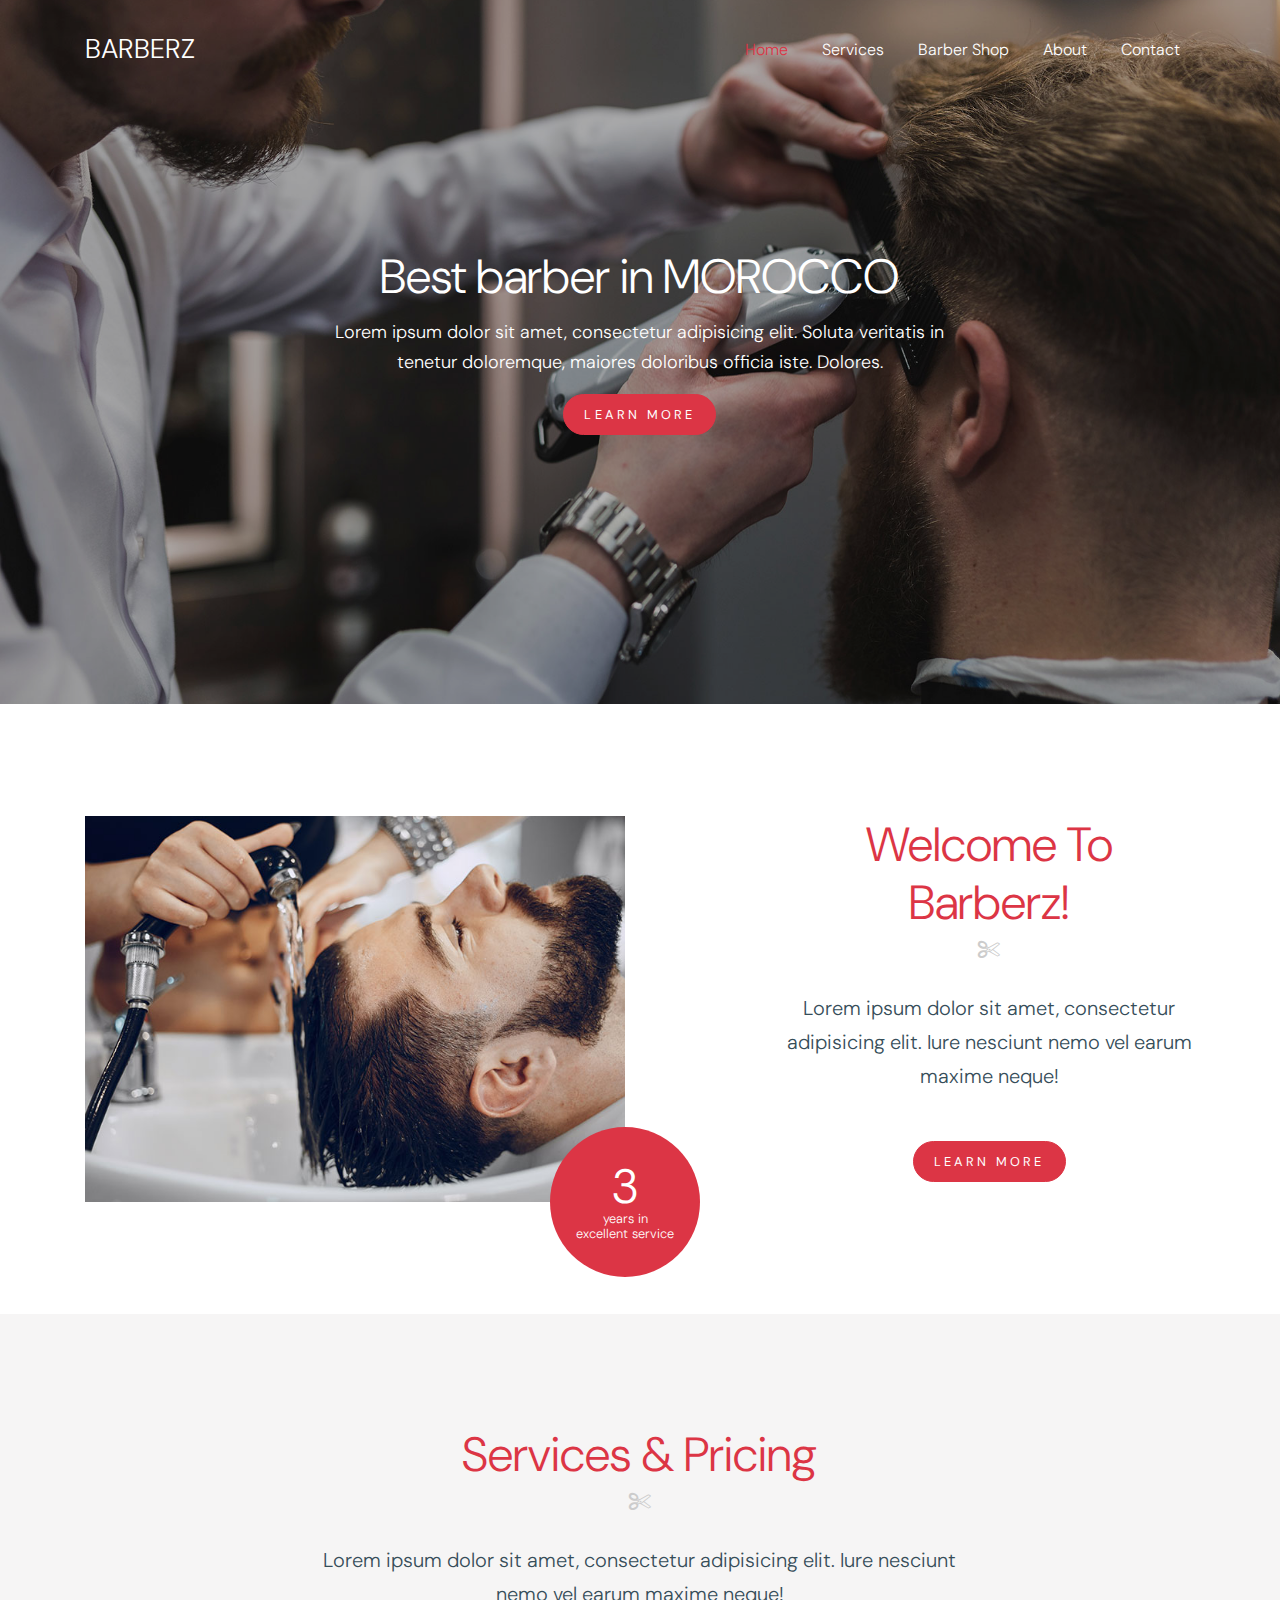
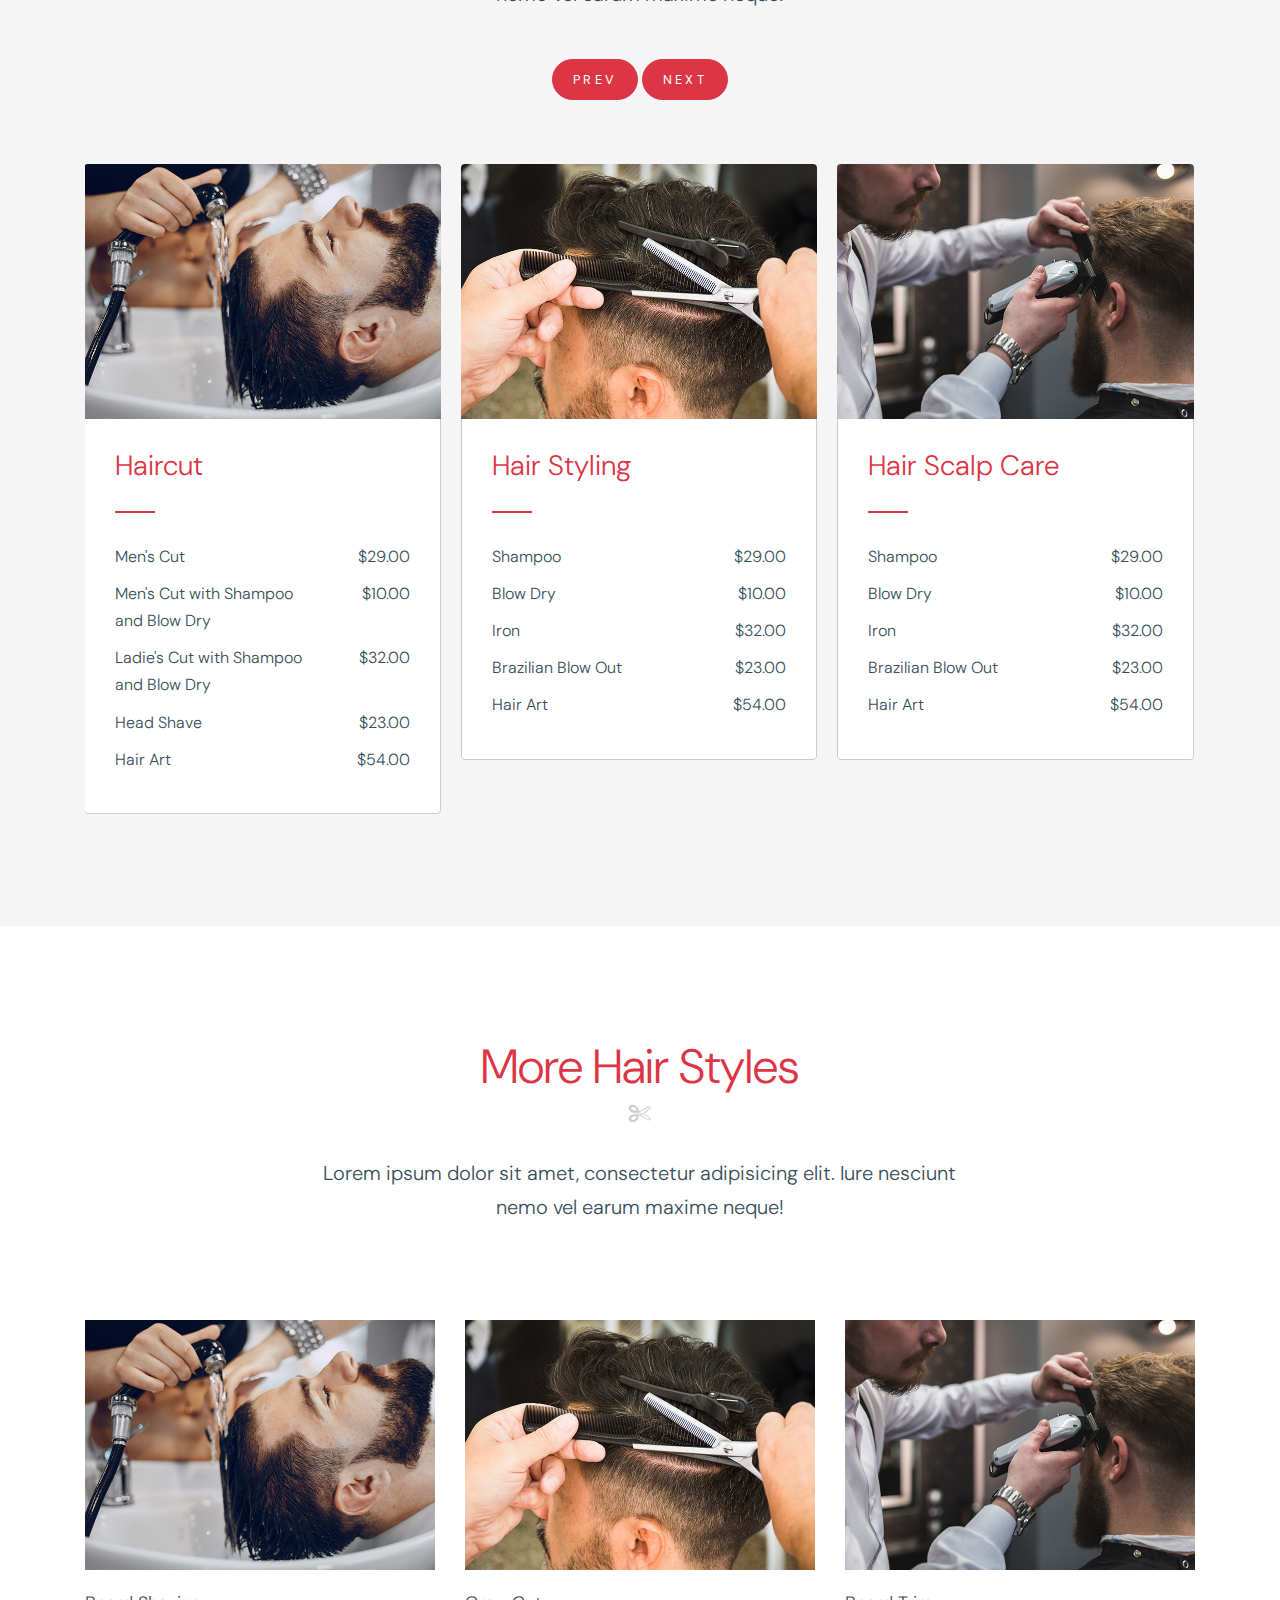
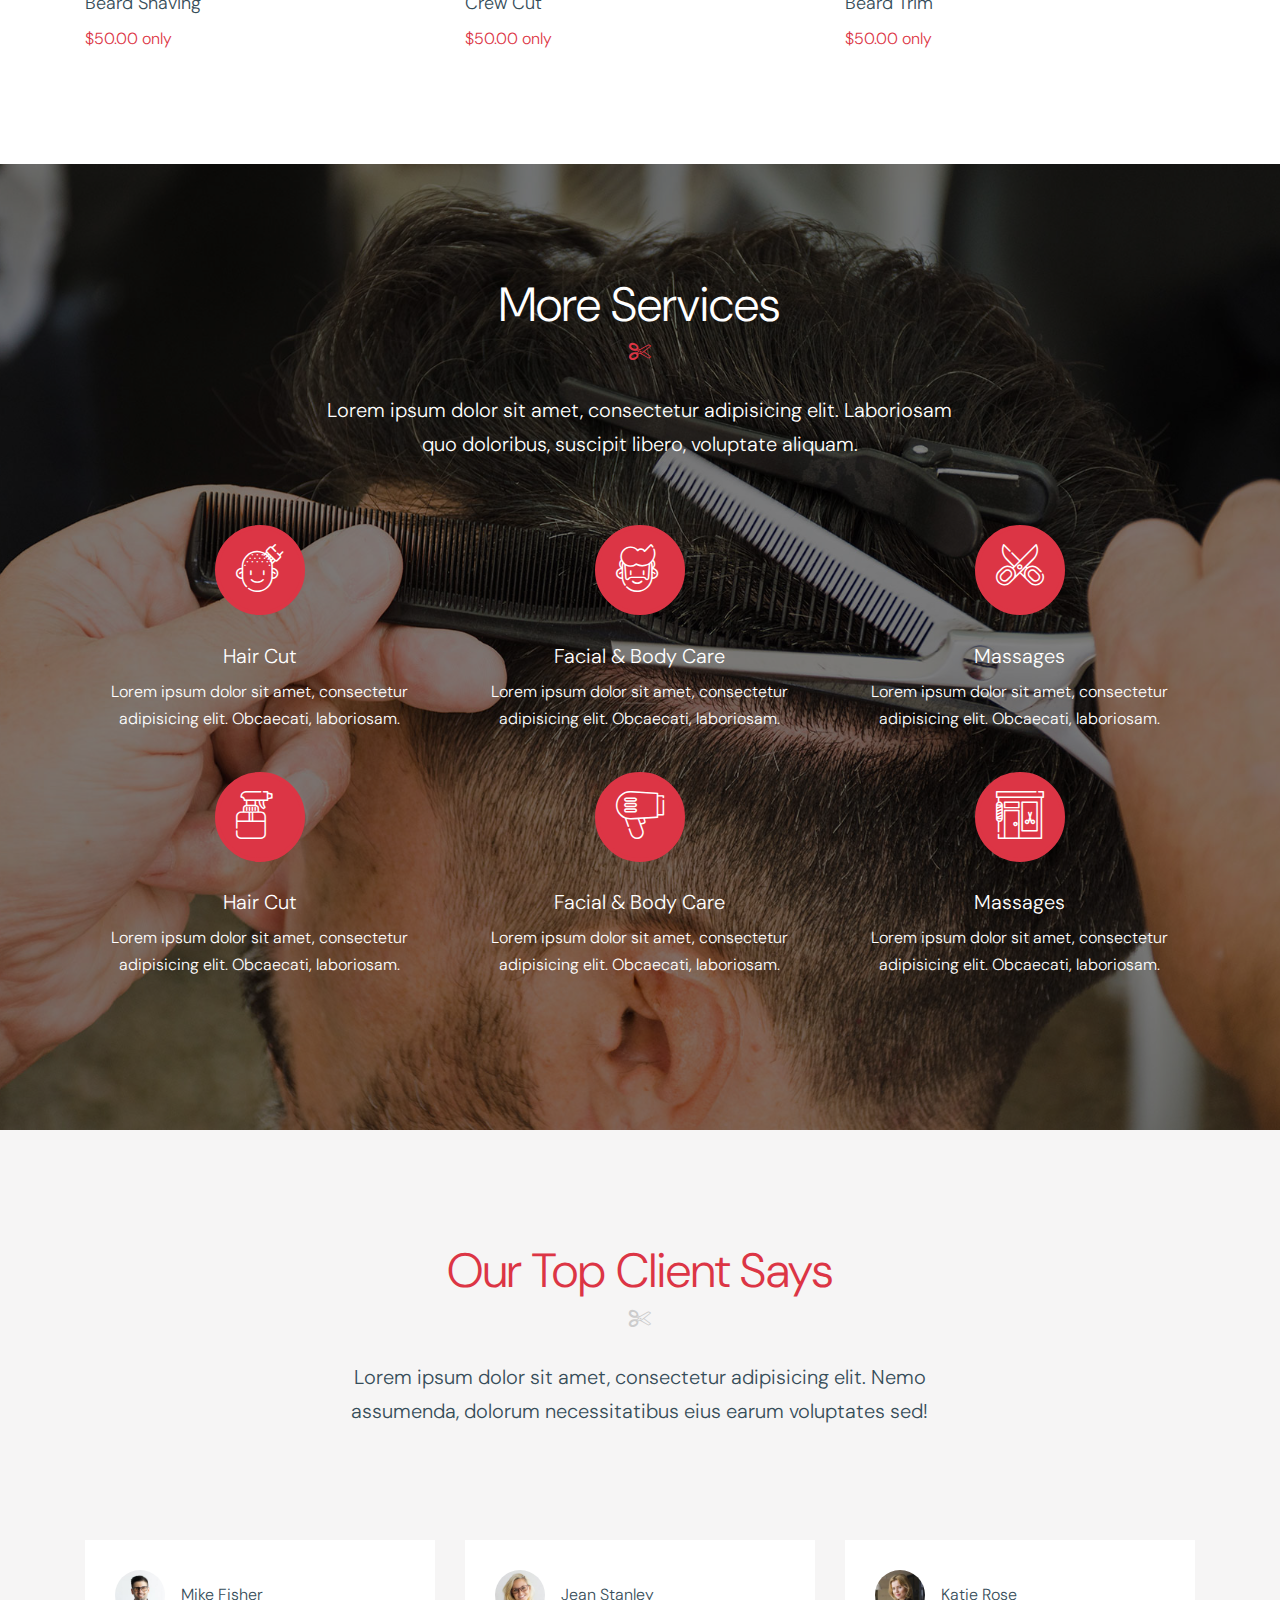
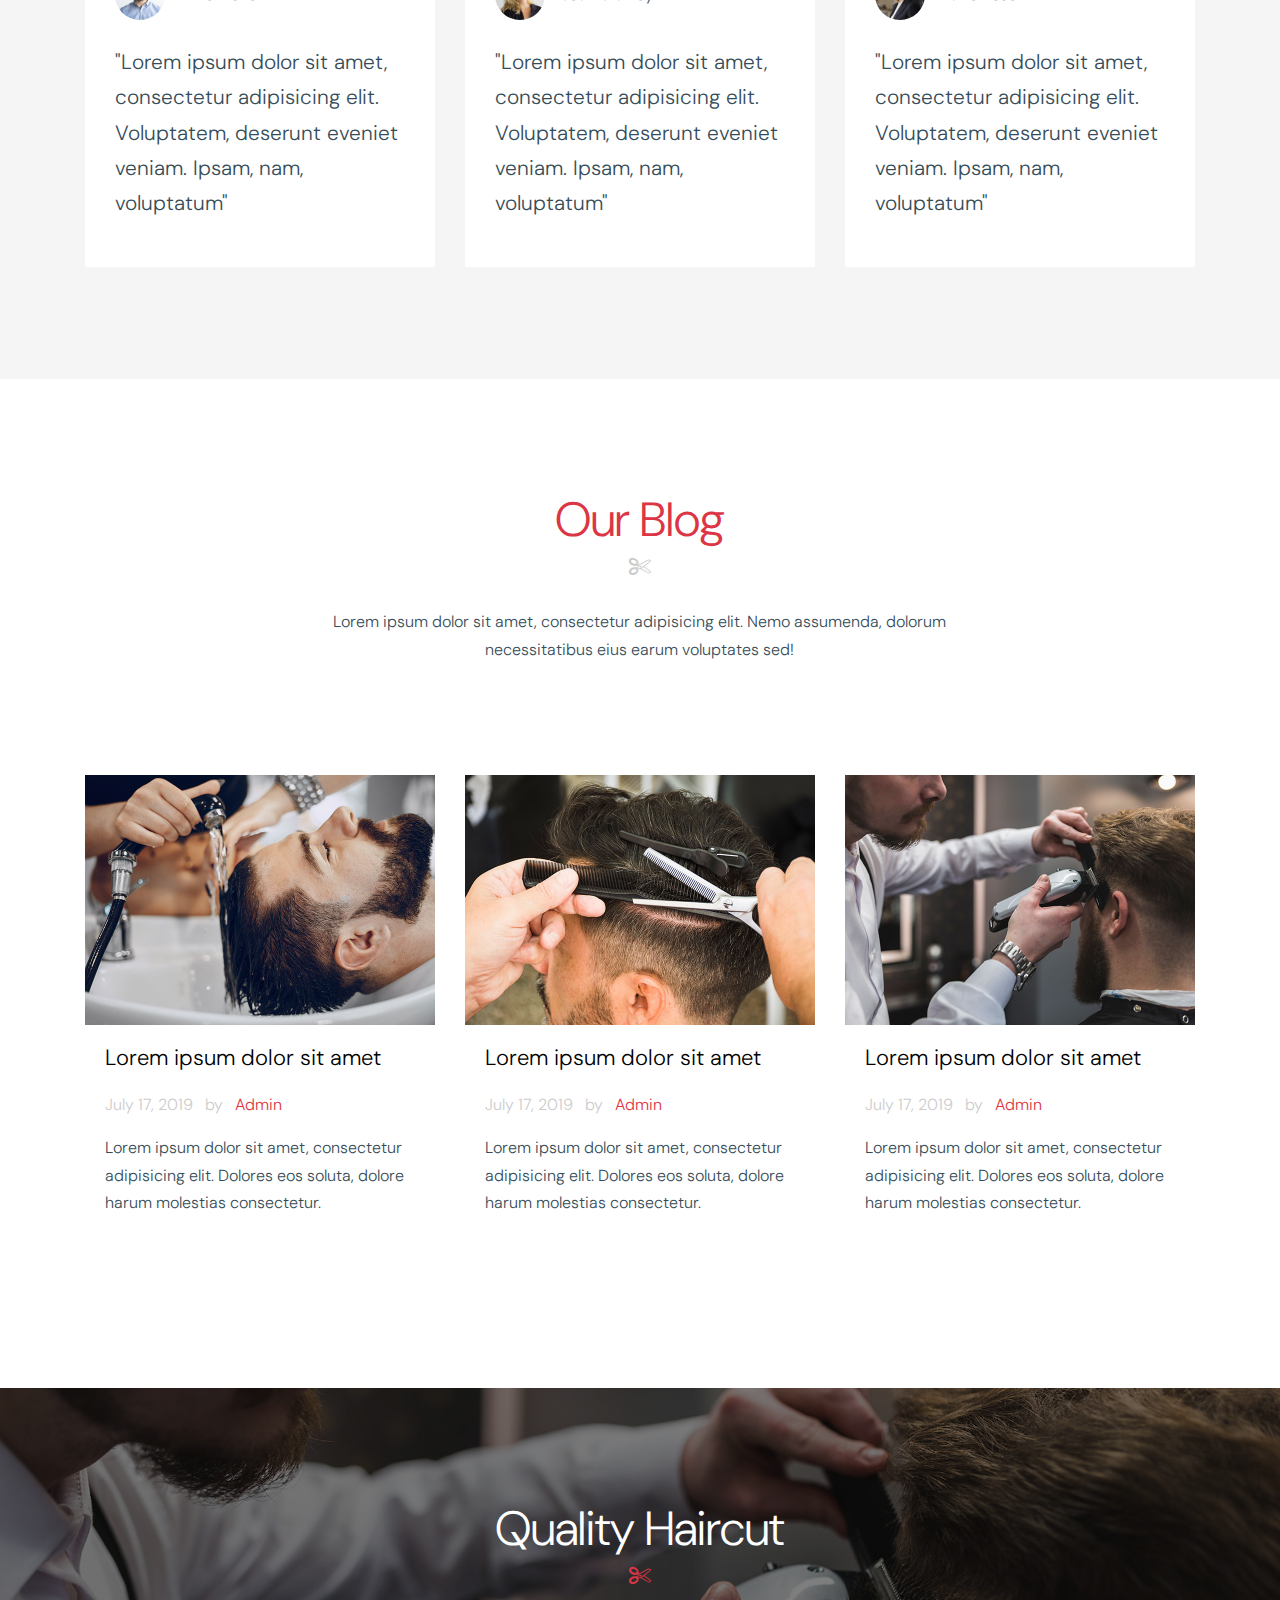
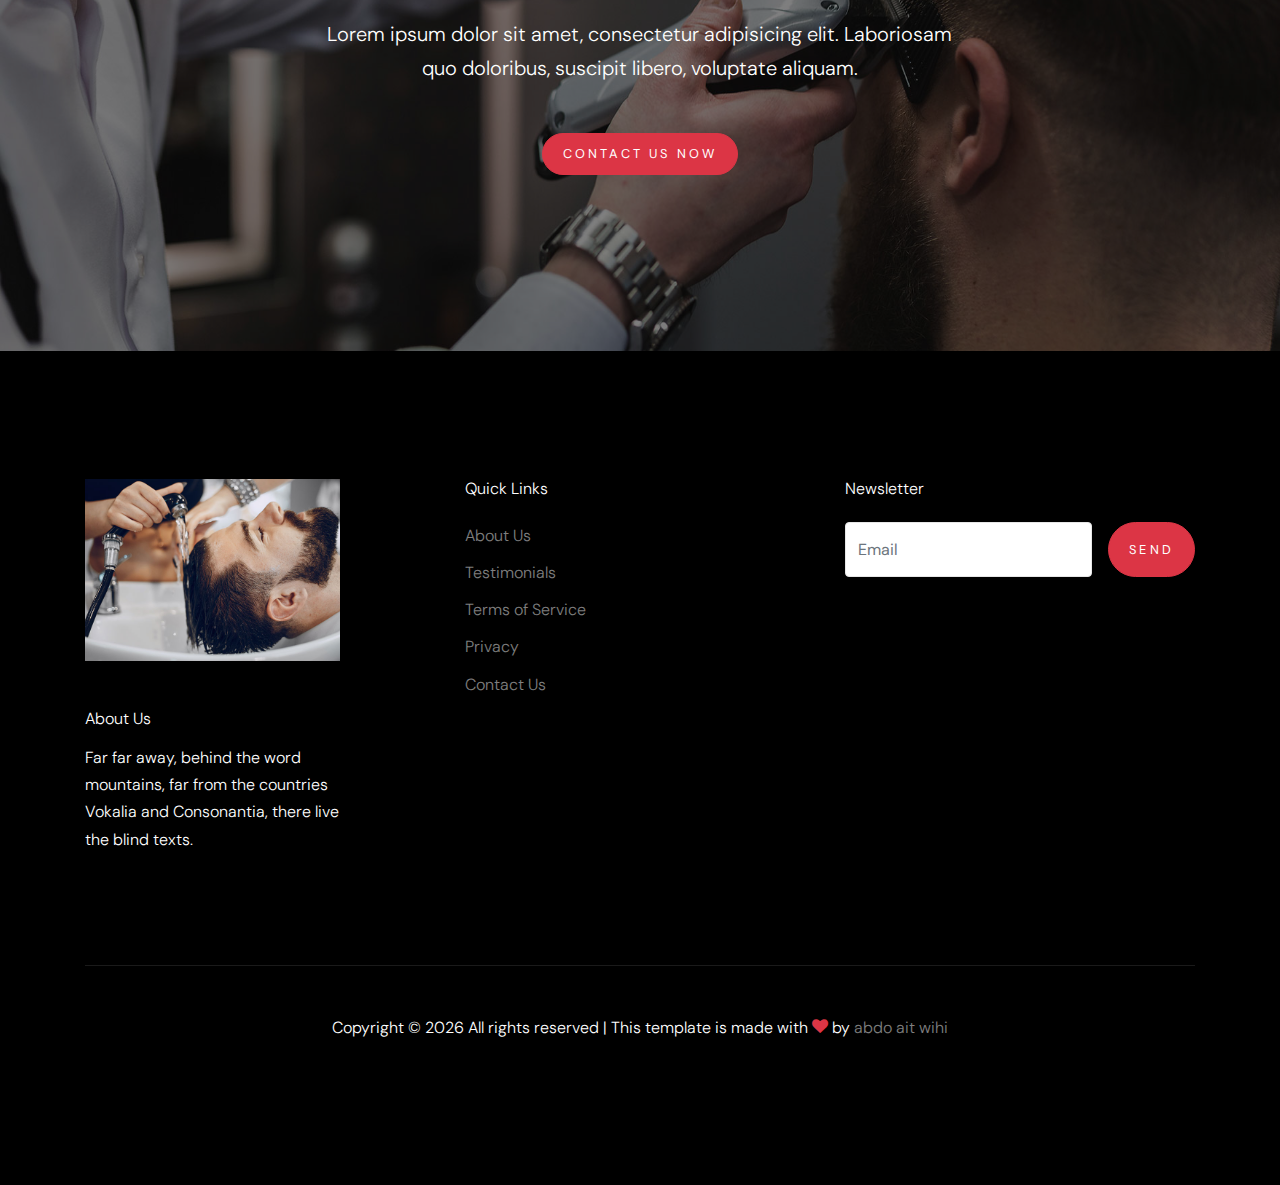
==== index.html @ 9842f958 "initial commit" ====
<!DOCTYPE html>
<html lang="en">
   <head>
      <title>Barberz &mdash; Website Template by Colorlib</title>
      <meta charset="utf-8" />
      <meta
         name="viewport"
         content="width=device-width, initial-scale=1, shrink-to-fit=no"
      />
      <link
         href="https://fonts.googleapis.com/css?family=DM+Sans:300,400,700&amp;display=swap"
         rel="stylesheet"
      />
      <link rel="stylesheet" href="fonts/icomoon/style.css" />
      <link rel="stylesheet" href="css/bootstrap.min.css" />
      <link rel="stylesheet" href="css/bootstrap-datepicker.css" />
      <link rel="stylesheet" href="css/jquery.fancybox.min.css" />
      <link rel="stylesheet" href="css/owl.carousel.min.css" />
      <link rel="stylesheet" href="css/owl.theme.default.min.css" />
      <link rel="stylesheet" href="fonts/flaticon/font/flaticon.css" />
      <link rel="stylesheet" href="css/aos.css" />

      <link rel="stylesheet" href="css/style.css" />
   </head>
   <body data-spy="scroll" data-target=".site-navbar-target" data-offset="300">
      <div class="site-wrap" id="home-section">
         <div class="site-mobile-menu site-navbar-target">
            <div class="site-mobile-menu-header">
               <div class="site-mobile-menu-close mt-3">
                  <span class="icon-close2 js-menu-toggle"></span>
               </div>
            </div>
            <div class="site-mobile-menu-body"></div>
         </div>
         <header class="site-navbar site-navbar-target" role="banner">
            <div class="container">
               <div class="row align-items-center position-relative">
                  <div class="col-3">
                     <div class="site-logo">
                        <a href="index-2.html">Barberz</a>
                     </div>
                  </div>
                  <div class="col-9 text-right">
                     <span class="d-inline-block d-lg-none"
                        ><a
                           href="#"
                           class="text-white site-menu-toggle js-menu-toggle py-5 text-white"
                           ><span class="icon-menu h3 text-white"></span></a
                     ></span>
                     <nav
                        class="site-navigation text-right ml-auto d-none d-lg-block"
                        role="navigation"
                     >
                        <ul class="site-menu main-menu js-clone-nav ml-auto">
                           <li class="active">
                              <a href="index-2.html" class="nav-link">Home</a>
                           </li>
                           <li>
                              <a href="services.html" class="nav-link"
                                 >Services</a
                              >
                           </li>
                           <li>
                              <a href="barber-shop.html" class="nav-link"
                                 >Barber Shop</a
                              >
                           </li>
                           <li>
                              <a href="about.html" class="nav-link">About</a>
                           </li>
                           <li>
                              <a href="contact.html" class="nav-link"
                                 >Contact</a
                              >
                           </li>
                        </ul>
                     </nav>
                  </div>
               </div>
            </div>
         </header>
         <div class="ftco-blocks-cover-1">
            <div
               class="site-section-cover overlay"
               data-stellar-background-ratio="0.5"
               style="background-image: url('images/hero_1.jpg')"
            >
               <div class="container">
                  <div
                     class="row align-items-center justify-content-center text-center"
                  >
                     <div class="col-md-7">
                        <h1 class="mb-3">Best barber in MOROCCO</h1>
                        <p>
                           Lorem ipsum dolor sit amet, consectetur adipisicing
                           elit. Soluta veritatis in tenetur doloremque, maiores
                           doloribus officia iste. Dolores.
                        </p>
                        <p>
                           <a href="#" class="btn btn-primary">Learn More</a>
                        </p>
                     </div>
                  </div>
               </div>
            </div>
         </div>
         <div class="site-section">
            <div class="container">
               <div class="row">
                  <div class="col-lg-6 mb-5 mb-lg-0">
                     <div class="img-years">
                        <img
                           src="images/img_1.jpg"
                           alt="Image"
                           class="img-fluid"
                        />
                        <div class="year">
                           <span
                              >3
                              <span
                                 >years in <br />excellent service</span
                              ></span
                           >
                        </div>
                     </div>
                  </div>
                  <div class="col-lg-5 ml-auto pl-lg-5 text-center">
                     <h3 class="scissors text-center">Welcome To Barberz!</h3>
                     <p class="mb-5 lead">
                        Lorem ipsum dolor sit amet, consectetur adipisicing
                        elit. Iure nesciunt nemo vel earum maxime neque!
                     </p>
                     <p><a href="#" class="btn btn-primary">Learn More</a></p>
                  </div>
               </div>
            </div>
         </div>
         <div class="site-section bg-light">
            <div class="container">
               <div class="row justify-content-center mb-5">
                  <div class="col-md-7 text-center">
                     <h3 class="scissors text-center">
                        Services &amp; Pricing
                     </h3>
                     <p class="mb-5 lead">
                        Lorem ipsum dolor sit amet, consectetur adipisicing
                        elit. Iure nesciunt nemo vel earum maxime neque!
                     </p>
                     <p class="text-center">
                        <a href="#" class="btn btn-primary custom-prev">Prev</a>
                        <a href="#" class="btn btn-primary custom-next">Next</a>
                     </p>
                  </div>
               </div>
               <div class="row">
                  <div class="col-12">
                     <div class="nonloop-block-13 owl-carousel d-flex">
                        <div class="item-1 h">
                           <img
                              src="images/img_1.jpg"
                              alt="Image"
                              class="img-fluid"
                           />
                           <div class="item-1-contents">
                              <h3>Haircut</h3>
                              <ul>
                                 <li class="d-flex">
                                    <span>Men's Cut</span>
                                    <span class="price ml-auto">$29.00</span>
                                 </li>
                                 <li class="d-flex">
                                    <span
                                       >Men's Cut with Shampoo and Blow
                                       Dry</span
                                    ><span class="price ml-auto">$10.00</span>
                                 </li>
                                 <li class="d-flex">
                                    <span
                                       >Ladie's Cut with Shampoo and Blow
                                       Dry</span
                                    ><span class="price ml-auto">$32.00</span>
                                 </li>
                                 <li class="d-flex">
                                    <span>Head Shave</span
                                    ><span class="price ml-auto">$23.00</span>
                                 </li>
                                 <li class="d-flex">
                                    <span>Hair Art</span
                                    ><span class="price ml-auto">$54.00</span>
                                 </li>
                              </ul>
                           </div>
                        </div>
                        <div class="item-1 h">
                           <img
                              src="images/img_2.jpg"
                              alt="Image"
                              class="img-fluid"
                           />
                           <div class="item-1-contents">
                              <h3>Hair Styling</h3>
                              <ul>
                                 <li class="d-flex">
                                    <span>Shampoo</span>
                                    <span class="price ml-auto">$29.00</span>
                                 </li>
                                 <li class="d-flex">
                                    <span>Blow Dry</span
                                    ><span class="price ml-auto">$10.00</span>
                                 </li>
                                 <li class="d-flex">
                                    <span>Iron</span
                                    ><span class="price ml-auto">$32.00</span>
                                 </li>
                                 <li class="d-flex">
                                    <span>Brazilian Blow Out</span
                                    ><span class="price ml-auto">$23.00</span>
                                 </li>
                                 <li class="d-flex">
                                    <span>Hair Art</span
                                    ><span class="price ml-auto">$54.00</span>
                                 </li>
                              </ul>
                           </div>
                        </div>
                        <div class="item-1 h">
                           <img
                              src="images/img_3.jpg"
                              alt="Image"
                              class="img-fluid"
                           />
                           <div class="item-1-contents">
                              <h3>Hair Scalp Care</h3>
                              <ul>
                                 <li class="d-flex">
                                    <span>Shampoo</span>
                                    <span class="price ml-auto">$29.00</span>
                                 </li>
                                 <li class="d-flex">
                                    <span>Blow Dry</span
                                    ><span class="price ml-auto">$10.00</span>
                                 </li>
                                 <li class="d-flex">
                                    <span>Iron</span
                                    ><span class="price ml-auto">$32.00</span>
                                 </li>
                                 <li class="d-flex">
                                    <span>Brazilian Blow Out</span
                                    ><span class="price ml-auto">$23.00</span>
                                 </li>
                                 <li class="d-flex">
                                    <span>Hair Art</span
                                    ><span class="price ml-auto">$54.00</span>
                                 </li>
                              </ul>
                           </div>
                        </div>
                     </div>
                  </div>
               </div>
            </div>
         </div>
         <div class="site-section">
            <div class="container">
               <div class="row justify-content-center mb-5">
                  <div class="col-md-7 text-center">
                     <h3 class="scissors text-center">More Hair Styles</h3>
                     <p class="mb-5 lead">
                        Lorem ipsum dolor sit amet, consectetur adipisicing
                        elit. Iure nesciunt nemo vel earum maxime neque!
                     </p>
                  </div>
               </div>
               <div class="row hair-style">
                  <div class="col-lg-4 col-md-4 col-sm-6 col-12">
                     <a href="#" class="place">
                        <img src="images/img_1.jpg" alt="Image placeholder" />
                        <h2>Beard Shaving</h2>
                        <span>$50.00 only</span>
                     </a>
                  </div>
                  <div class="col-lg-4 col-md-4 col-sm-6 col-12">
                     <a href="#" class="place">
                        <img src="images/img_2.jpg" alt="Image placeholder" />
                        <h2>Crew Cut</h2>
                        <span>$50.00 only</span>
                     </a>
                  </div>
                  <div class="col-lg-4 col-md-4 col-sm-6 col-12">
                     <a href="#" class="place">
                        <img src="images/img_3.jpg" alt="Image placeholder" />
                        <h2>Beard Trim</h2>
                        <span>$50.00 only</span>
                     </a>
                  </div>
               </div>
            </div>
         </div>

         <div
            class="site-section section-3"
            data-stellar-background-ratio="0.5"
            style="background-image: url('images/hero_2.jpg')"
         >
            <div class="container">
               <div class="row justify-content-center text-center">
                  <div class="col-7 text-center mb-5">
                     <h2
                        class="text-white scissors primary-color-icon text-center"
                     >
                        More Services
                     </h2>
                     <p class="lead text-white">
                        Lorem ipsum dolor sit amet, consectetur adipisicing
                        elit. Laboriosam quo doloribus, suscipit libero,
                        voluptate aliquam.
                     </p>
                  </div>
               </div>
               <div class="row">
                  <div class="col-lg-4 col-md-6 mb-4">
                     <div class="service-1">
                        <span class="service-1-icon">
                           <span class="flaticon-bald"></span>
                        </span>
                        <div class="service-1-contents">
                           <h3>Hair Cut</h3>
                           <p>
                              Lorem ipsum dolor sit amet, consectetur
                              adipisicing elit. Obcaecati, laboriosam.
                           </p>
                        </div>
                     </div>
                  </div>
                  <div class="col-lg-4 col-md-6 mb-4">
                     <div class="service-1">
                        <span class="service-1-icon">
                           <span class="flaticon-beard"></span>
                        </span>
                        <div class="service-1-contents">
                           <h3>Facial &amp; Body Care</h3>
                           <p>
                              Lorem ipsum dolor sit amet, consectetur
                              adipisicing elit. Obcaecati, laboriosam.
                           </p>
                        </div>
                     </div>
                  </div>
                  <div class="col-lg-4 col-md-6 mb-4">
                     <div class="service-1">
                        <span class="service-1-icon">
                           <span class="flaticon-scissors"></span>
                        </span>
                        <div class="service-1-contents">
                           <h3>Massages</h3>
                           <p>
                              Lorem ipsum dolor sit amet, consectetur
                              adipisicing elit. Obcaecati, laboriosam.
                           </p>
                        </div>
                     </div>
                  </div>
                  <div class="col-lg-4 col-md-6 mb-4">
                     <div class="service-1">
                        <span class="service-1-icon">
                           <span class="flaticon-hair-spray"></span>
                        </span>
                        <div class="service-1-contents">
                           <h3>Hair Cut</h3>
                           <p>
                              Lorem ipsum dolor sit amet, consectetur
                              adipisicing elit. Obcaecati, laboriosam.
                           </p>
                        </div>
                     </div>
                  </div>
                  <div class="col-lg-4 col-md-6 mb-4">
                     <div class="service-1">
                        <span class="service-1-icon">
                           <span class="flaticon-hair"></span>
                        </span>
                        <div class="service-1-contents">
                           <h3>Facial &amp; Body Care</h3>
                           <p>
                              Lorem ipsum dolor sit amet, consectetur
                              adipisicing elit. Obcaecati, laboriosam.
                           </p>
                        </div>
                     </div>
                  </div>
                  <div class="col-lg-4 col-md-6 mb-4">
                     <div class="service-1">
                        <span class="service-1-icon">
                           <span class="flaticon-barber-shop"></span>
                        </span>
                        <div class="service-1-contents">
                           <h3>Massages</h3>
                           <p>
                              Lorem ipsum dolor sit amet, consectetur
                              adipisicing elit. Obcaecati, laboriosam.
                           </p>
                        </div>
                     </div>
                  </div>
               </div>
            </div>
         </div>
         <div class="site-section bg-light">
            <div class="container">
               <div class="row justify-content-center text-center mb-5">
                  <div class="col-7 text-center mb-5">
                     <h2 class="scissors text-center">Our Top Client Says</h2>
                     <p class="lead">
                        Lorem ipsum dolor sit amet, consectetur adipisicing
                        elit. Nemo assumenda, dolorum necessitatibus eius earum
                        voluptates sed!
                     </p>
                  </div>
               </div>
               <div class="row">
                  <div class="col-lg-4 mb-4 mb-lg-0">
                     <div class="testimonial-2">
                        <div class="d-flex v-card align-items-center mb-4">
                           <img
                              src="images/person_1.jpg"
                              alt="Image"
                              class="img-fluid mr-3"
                           />
                           <span>Mike Fisher</span>
                        </div>
                        <blockquote>
                           <p>
                              "Lorem ipsum dolor sit amet, consectetur
                              adipisicing elit. Voluptatem, deserunt eveniet
                              veniam. Ipsam, nam, voluptatum"
                           </p>
                        </blockquote>
                     </div>
                  </div>
                  <div class="col-lg-4 mb-4 mb-lg-0">
                     <div class="testimonial-2">
                        <div class="d-flex v-card align-items-center mb-4">
                           <img
                              src="images/person_2.jpg"
                              alt="Image"
                              class="img-fluid mr-3"
                           />
                           <span>Jean Stanley</span>
                        </div>
                        <blockquote>
                           <p>
                              "Lorem ipsum dolor sit amet, consectetur
                              adipisicing elit. Voluptatem, deserunt eveniet
                              veniam. Ipsam, nam, voluptatum"
                           </p>
                        </blockquote>
                     </div>
                  </div>
                  <div class="col-lg-4 mb-4 mb-lg-0">
                     <div class="testimonial-2">
                        <div class="d-flex v-card align-items-center mb-4">
                           <img
                              src="images/person_3.jpg"
                              alt="Image"
                              class="img-fluid mr-3"
                           />
                           <span>Katie Rose</span>
                        </div>
                        <blockquote>
                           <p>
                              "Lorem ipsum dolor sit amet, consectetur
                              adipisicing elit. Voluptatem, deserunt eveniet
                              veniam. Ipsam, nam, voluptatum"
                           </p>
                        </blockquote>
                     </div>
                  </div>
               </div>
            </div>
         </div>
         <div class="site-section bg-white">
            <div class="container">
               <div class="row justify-content-center text-center mb-5">
                  <div class="col-7 text-center mb-5">
                     <h2 class="scissors text-center">Our Blog</h2>
                     <p>
                        Lorem ipsum dolor sit amet, consectetur adipisicing
                        elit. Nemo assumenda, dolorum necessitatibus eius earum
                        voluptates sed!
                     </p>
                  </div>
               </div>
               <div class="row">
                  <div class="col-lg-4 col-md-6 mb-4">
                     <div class="post-entry-1 h-100">
                        <a href="single.html">
                           <img
                              src="images/img_1.jpg"
                              alt="Image"
                              class="img-fluid"
                           />
                        </a>
                        <div class="post-entry-1-contents">
                           <h2>
                              <a href="single.html"
                                 >Lorem ipsum dolor sit amet</a
                              >
                           </h2>
                           <span class="meta d-inline-block mb-3"
                              >July 17, 2019 <span class="mx-2">by</span>
                              <a href="#">Admin</a></span
                           >
                           <p>
                              Lorem ipsum dolor sit amet, consectetur
                              adipisicing elit. Dolores eos soluta, dolore harum
                              molestias consectetur.
                           </p>
                        </div>
                     </div>
                  </div>
                  <div class="col-lg-4 col-md-6 mb-4">
                     <div class="post-entry-1 h-100">
                        <a href="single.html">
                           <img
                              src="images/img_2.jpg"
                              alt="Image"
                              class="img-fluid"
                           />
                        </a>
                        <div class="post-entry-1-contents">
                           <h2>
                              <a href="single.html"
                                 >Lorem ipsum dolor sit amet</a
                              >
                           </h2>
                           <span class="meta d-inline-block mb-3"
                              >July 17, 2019 <span class="mx-2">by</span>
                              <a href="#">Admin</a></span
                           >
                           <p>
                              Lorem ipsum dolor sit amet, consectetur
                              adipisicing elit. Dolores eos soluta, dolore harum
                              molestias consectetur.
                           </p>
                        </div>
                     </div>
                  </div>
                  <div class="col-lg-4 col-md-6 mb-4">
                     <div class="post-entry-1 h-100">
                        <a href="single.html">
                           <img
                              src="images/img_3.jpg"
                              alt="Image"
                              class="img-fluid"
                           />
                        </a>
                        <div class="post-entry-1-contents">
                           <h2>
                              <a href="single.html"
                                 >Lorem ipsum dolor sit amet</a
                              >
                           </h2>
                           <span class="meta d-inline-block mb-3"
                              >July 17, 2019 <span class="mx-2">by</span>
                              <a href="#">Admin</a></span
                           >
                           <p>
                              Lorem ipsum dolor sit amet, consectetur
                              adipisicing elit. Dolores eos soluta, dolore harum
                              molestias consectetur.
                           </p>
                        </div>
                     </div>
                  </div>
               </div>
            </div>
         </div>
         <div
            class="site-section section-3"
            data-stellar-background-ratio="0.5"
            style="background-image: url('images/hero_1.jpg')"
         >
            <div class="container">
               <div class="row justify-content-center text-center">
                  <div class="col-7 text-center mb-5">
                     <h2
                        class="text-white scissors primary-color-icon text-center"
                     >
                        Quality Haircut
                     </h2>
                     <p class="lead text-white mb-5">
                        Lorem ipsum dolor sit amet, consectetur adipisicing
                        elit. Laboriosam quo doloribus, suscipit libero,
                        voluptate aliquam.
                     </p>
                     <p>
                        <a href="#" class="btn btn-primary">Contact Us Now</a>
                     </p>
                  </div>
               </div>
            </div>
         </div>
         <footer class="site-footer">
            <div class="container">
               <div class="row">
                  <div class="col-lg-3">
                     <img
                        src="images/img_1.jpg"
                        alt="Image"
                        class="img-fluid mb-5"
                     />
                     <h2 class="footer-heading mb-3">About Us</h2>
                     <p>
                        Far far away, behind the word mountains, far from the
                        countries Vokalia and Consonantia, there live the blind
                        texts.
                     </p>
                  </div>
                  <div class="col-lg-8 ml-auto">
                     <div class="row">
                        <div class="col-lg-6 ml-auto">
                           <h2 class="footer-heading mb-4">Quick Links</h2>
                           <ul class="list-unstyled">
                              <li><a href="#">About Us</a></li>
                              <li><a href="#">Testimonials</a></li>
                              <li><a href="#">Terms of Service</a></li>
                              <li><a href="#">Privacy</a></li>
                              <li><a href="#">Contact Us</a></li>
                           </ul>
                        </div>
                        <div class="col-lg-6">
                           <h2 class="footer-heading mb-4">Newsletter</h2>
                           <form action="#" class="d-flex" class="subscribe">
                              <input
                                 type="text"
                                 class="form-control mr-3"
                                 placeholder="Email"
                              />
                              <input
                                 type="submit"
                                 value="Send"
                                 class="btn btn-primary"
                              />
                           </form>
                        </div>
                     </div>
                  </div>
               </div>
               <div class="row pt-5 mt-5 text-center">
                  <div class="col-md-12">
                     <div class="border-top pt-5">
                        <p>
                           Copyright &copy;
                           <script>
                              document.write(new Date().getFullYear());
                           </script>
                           All rights reserved | This template is made with
                           <i
                              class="icon-heart text-danger"
                              aria-hidden="true"
                           ></i>
                           by
                           <a
                              href="https://ait-wihi.netlify.app/"
                              target="_blank"
                              >abdo ait wihi</a
                           >
                        </p>
                     </div>
                  </div>
               </div>
            </div>
         </footer>
      </div>
      <script src="js/jquery-3.3.1.min.js"></script>
      <script src="js/jquery-migrate-3.0.0.js"></script>
      <script src="js/popper.min.js"></script>
      <script src="js/bootstrap.min.js"></script>
      <script src="js/owl.carousel.min.js"></script>
      <script src="js/jquery.sticky.js"></script>
      <script src="js/jquery.waypoints.min.js"></script>
      <script src="js/jquery.animateNumber.min.js"></script>
      <script src="js/jquery.fancybox.min.js"></script>
      <script src="js/jquery.stellar.min.js"></script>
      <script src="js/jquery.easing.1.3.js"></script>
      <script src="js/bootstrap-datepicker.min.js"></script>
      <script src="js/aos.js"></script>
      <script src="js/main.js"></script>
   </body>
</html>
---- fonts/icomoon/style.css ----
@font-face{font-family:icomoon;src:url(fonts/icomoon1a44.eot?10si43);src:url(fonts/icomoon1a44.eot?10si43#iefix) format('embedded-opentype'),url(fonts/icomoon1a44.ttf?10si43) format('truetype'),url(fonts/icomoon1a44.woff?10si43) format('woff'),url(fonts/icomoon1a44.svg?10si43#icomoon) format('svg');font-weight:400;font-style:normal}[class^=icon-],[class*=" icon-"]{font-family:icomoon!important;speak:none;font-style:normal;font-weight:400;font-variant:normal;text-transform:none;line-height:1;-webkit-font-smoothing:antialiased;-moz-osx-font-smoothing:grayscale}.icon-asterisk:before{content:"\f069"}.icon-plus:before{content:"\f067"}.icon-question:before{content:"\f128"}.icon-minus:before{content:"\f068"}.icon-glass:before{content:"\f000"}.icon-music:before{content:"\f001"}.icon-search:before{content:"\f002"}.icon-envelope-o:before{content:"\f003"}.icon-heart:before{content:"\f004"}.icon-star:before{content:"\f005"}.icon-star-o:before{content:"\f006"}.icon-user:before{content:"\f007"}.icon-film:before{content:"\f008"}.icon-th-large:before{content:"\f009"}.icon-th:before{content:"\f00a"}.icon-th-list:before{content:"\f00b"}.icon-check:before{content:"\f00c"}.icon-close:before{content:"\f00d"}.icon-remove:before{content:"\f00d"}.icon-times:before{content:"\f00d"}.icon-search-plus:before{content:"\f00e"}.icon-search-minus:before{content:"\f010"}.icon-power-off:before{content:"\f011"}.icon-signal:before{content:"\f012"}.icon-cog:before{content:"\f013"}.icon-gear:before{content:"\f013"}.icon-trash-o:before{content:"\f014"}.icon-home:before{content:"\f015"}.icon-file-o:before{content:"\f016"}.icon-clock-o:before{content:"\f017"}.icon-road:before{content:"\f018"}.icon-download:before{content:"\f019"}.icon-arrow-circle-o-down:before{content:"\f01a"}.icon-arrow-circle-o-up:before{content:"\f01b"}.icon-inbox:before{content:"\f01c"}.icon-play-circle-o:before{content:"\f01d"}.icon-repeat:before{content:"\f01e"}.icon-rotate-right:before{content:"\f01e"}.icon-refresh:before{content:"\f021"}.icon-list-alt:before{content:"\f022"}.icon-lock:before{content:"\f023"}.icon-flag:before{content:"\f024"}.icon-headphones:before{content:"\f025"}.icon-volume-off:before{content:"\f026"}.icon-volume-down:before{content:"\f027"}.icon-volume-up:before{content:"\f028"}.icon-qrcode:before{content:"\f029"}.icon-barcode:before{content:"\f02a"}.icon-tag:before{content:"\f02b"}.icon-tags:before{content:"\f02c"}.icon-book:before{content:"\f02d"}.icon-bookmark:before{content:"\f02e"}.icon-print:before{content:"\f02f"}.icon-camera:before{content:"\f030"}.icon-font:before{content:"\f031"}.icon-bold:before{content:"\f032"}.icon-italic:before{content:"\f033"}.icon-text-height:before{content:"\f034"}.icon-text-width:before{content:"\f035"}.icon-align-left:before{content:"\f036"}.icon-align-center:before{content:"\f037"}.icon-align-right:before{content:"\f038"}.icon-align-justify:before{content:"\f039"}.icon-list:before{content:"\f03a"}.icon-dedent:before{content:"\f03b"}.icon-outdent:before{content:"\f03b"}.icon-indent:before{content:"\f03c"}.icon-video-camera:before{content:"\f03d"}.icon-image:before{content:"\f03e"}.icon-photo:before{content:"\f03e"}.icon-picture-o:before{content:"\f03e"}.icon-pencil:before{content:"\f040"}.icon-map-marker:before{content:"\f041"}.icon-adjust:before{content:"\f042"}.icon-tint:before{content:"\f043"}.icon-edit:before{content:"\f044"}.icon-pencil-square-o:before{content:"\f044"}.icon-share-square-o:before{content:"\f045"}.icon-check-square-o:before{content:"\f046"}.icon-arrows:before{content:"\f047"}.icon-step-backward:before{content:"\f048"}.icon-fast-backward:before{content:"\f049"}.icon-backward:before{content:"\f04a"}.icon-play:before{content:"\f04b"}.icon-pause:before{content:"\f04c"}.icon-stop:before{content:"\f04d"}.icon-forward:before{content:"\f04e"}.icon-fast-forward:before{content:"\f050"}.icon-step-forward:before{content:"\f051"}.icon-eject:before{content:"\f052"}.icon-chevron-left:before{content:"\f053"}.icon-chevron-right:before{content:"\f054"}.icon-plus-circle:before{content:"\f055"}.icon-minus-circle:before{content:"\f056"}.icon-times-circle:before{content:"\f057"}.icon-check-circle:before{content:"\f058"}.icon-question-circle:before{content:"\f059"}.icon-info-circle:before{content:"\f05a"}.icon-crosshairs:before{content:"\f05b"}.icon-times-circle-o:before{content:"\f05c"}.icon-check-circle-o:before{content:"\f05d"}.icon-ban:before{content:"\f05e"}.icon-arrow-left:before{content:"\f060"}.icon-arrow-right:before{content:"\f061"}.icon-arrow-up:before{content:"\f062"}.icon-arrow-down:before{content:"\f063"}.icon-mail-forward:before{content:"\f064"}.icon-share:before{content:"\f064"}.icon-expand:before{content:"\f065"}.icon-compress:before{content:"\f066"}.icon-exclamation-circle:before{content:"\f06a"}.icon-gift:before{content:"\f06b"}.icon-leaf:before{content:"\f06c"}.icon-fire:before{content:"\f06d"}.icon-eye:before{content:"\f06e"}.icon-eye-slash:before{content:"\f070"}.icon-exclamation-triangle:before{content:"\f071"}.icon-warning:before{content:"\f071"}.icon-plane:before{content:"\f072"}.icon-calendar:before{content:"\f073"}.icon-random:before{content:"\f074"}.icon-comment:before{content:"\f075"}.icon-magnet:before{content:"\f076"}.icon-chevron-up:before{content:"\f077"}.icon-chevron-down:before{content:"\f078"}.icon-retweet:before{content:"\f079"}.icon-shopping-cart:before{content:"\f07a"}.icon-folder:before{content:"\f07b"}.icon-folder-open:before{content:"\f07c"}.icon-arrows-v:before{content:"\f07d"}.icon-arrows-h:before{content:"\f07e"}.icon-bar-chart:before{content:"\f080"}.icon-bar-chart-o:before{content:"\f080"}.icon-twitter-square:before{content:"\f081"}.icon-facebook-square:before{content:"\f082"}.icon-camera-retro:before{content:"\f083"}.icon-key:before{content:"\f084"}.icon-cogs:before{content:"\f085"}.icon-gears:before{content:"\f085"}.icon-comments:before{content:"\f086"}.icon-thumbs-o-up:before{content:"\f087"}.icon-thumbs-o-down:before{content:"\f088"}.icon-star-half:before{content:"\f089"}.icon-heart-o:before{content:"\f08a"}.icon-sign-out:before{content:"\f08b"}.icon-linkedin-square:before{content:"\f08c"}.icon-thumb-tack:before{content:"\f08d"}.icon-external-link:before{content:"\f08e"}.icon-sign-in:before{content:"\f090"}.icon-trophy:before{content:"\f091"}.icon-github-square:before{content:"\f092"}.icon-upload:before{content:"\f093"}.icon-lemon-o:before{content:"\f094"}.icon-phone:before{content:"\f095"}.icon-square-o:before{content:"\f096"}.icon-bookmark-o:before{content:"\f097"}.icon-phone-square:before{content:"\f098"}.icon-twitter:before{content:"\f099"}.icon-facebook:before{content:"\f09a"}.icon-facebook-f:before{content:"\f09a"}.icon-github:before{content:"\f09b"}.icon-unlock:before{content:"\f09c"}.icon-credit-card:before{content:"\f09d"}.icon-feed:before{content:"\f09e"}.icon-rss:before{content:"\f09e"}.icon-hdd-o:before{content:"\f0a0"}.icon-bullhorn:before{content:"\f0a1"}.icon-bell-o:before{content:"\f0a2"}.icon-certificate:before{content:"\f0a3"}.icon-hand-o-right:before{content:"\f0a4"}.icon-hand-o-left:before{content:"\f0a5"}.icon-hand-o-up:before{content:"\f0a6"}.icon-hand-o-down:before{content:"\f0a7"}.icon-arrow-circle-left:before{content:"\f0a8"}.icon-arrow-circle-right:before{content:"\f0a9"}.icon-arrow-circle-up:before{content:"\f0aa"}.icon-arrow-circle-down:before{content:"\f0ab"}.icon-globe:before{content:"\f0ac"}.icon-wrench:before{content:"\f0ad"}.icon-tasks:before{content:"\f0ae"}.icon-filter:before{content:"\f0b0"}.icon-briefcase:before{content:"\f0b1"}.icon-arrows-alt:before{content:"\f0b2"}.icon-group:before{content:"\f0c0"}.icon-users:before{content:"\f0c0"}.icon-chain:before{content:"\f0c1"}.icon-link:before{content:"\f0c1"}.icon-cloud:before{content:"\f0c2"}.icon-flask:before{content:"\f0c3"}.icon-cut:before{content:"\f0c4"}.icon-scissors:before{content:"\f0c4"}.icon-copy:before{content:"\f0c5"}.icon-files-o:before{content:"\f0c5"}.icon-paperclip:before{content:"\f0c6"}.icon-floppy-o:before{content:"\f0c7"}.icon-save:before{content:"\f0c7"}.icon-square:before{content:"\f0c8"}.icon-bars:before{content:"\f0c9"}.icon-navicon:before{content:"\f0c9"}.icon-reorder:before{content:"\f0c9"}.icon-list-ul:before{content:"\f0ca"}.icon-list-ol:before{content:"\f0cb"}.icon-strikethrough:before{content:"\f0cc"}.icon-underline:before{content:"\f0cd"}.icon-table:before{content:"\f0ce"}.icon-magic:before{content:"\f0d0"}.icon-truck:before{content:"\f0d1"}.icon-pinterest:before{content:"\f0d2"}.icon-pinterest-square:before{content:"\f0d3"}.icon-google-plus-square:before{content:"\f0d4"}.icon-google-plus:before{content:"\f0d5"}.icon-money:before{content:"\f0d6"}.icon-caret-down:before{content:"\f0d7"}.icon-caret-up:before{content:"\f0d8"}.icon-caret-left:before{content:"\f0d9"}.icon-caret-right:before{content:"\f0da"}.icon-columns:before{content:"\f0db"}.icon-sort:before{content:"\f0dc"}.icon-unsorted:before{content:"\f0dc"}.icon-sort-desc:before{content:"\f0dd"}.icon-sort-down:before{content:"\f0dd"}.icon-sort-asc:before{content:"\f0de"}.icon-sort-up:before{content:"\f0de"}.icon-envelope:before{content:"\f0e0"}.icon-linkedin:before{content:"\f0e1"}.icon-rotate-left:before{content:"\f0e2"}.icon-undo:before{content:"\f0e2"}.icon-gavel:before{content:"\f0e3"}.icon-legal:before{content:"\f0e3"}.icon-dashboard:before{content:"\f0e4"}.icon-tachometer:before{content:"\f0e4"}.icon-comment-o:before{content:"\f0e5"}.icon-comments-o:before{content:"\f0e6"}.icon-bolt:before{content:"\f0e7"}.icon-flash:before{content:"\f0e7"}.icon-sitemap:before{content:"\f0e8"}.icon-umbrella:before{content:"\f0e9"}.icon-clipboard:before{content:"\f0ea"}.icon-paste:before{content:"\f0ea"}.icon-lightbulb-o:before{content:"\f0eb"}.icon-exchange:before{content:"\f0ec"}.icon-cloud-download:before{content:"\f0ed"}.icon-cloud-upload:before{content:"\f0ee"}.icon-user-md:before{content:"\f0f0"}.icon-stethoscope:before{content:"\f0f1"}.icon-suitcase:before{content:"\f0f2"}.icon-bell:before{content:"\f0f3"}.icon-coffee:before{content:"\f0f4"}.icon-cutlery:before{content:"\f0f5"}.icon-file-text-o:before{content:"\f0f6"}.icon-building-o:before{content:"\f0f7"}.icon-hospital-o:before{content:"\f0f8"}.icon-ambulance:before{content:"\f0f9"}.icon-medkit:before{content:"\f0fa"}.icon-fighter-jet:before{content:"\f0fb"}.icon-beer:before{content:"\f0fc"}.icon-h-square:before{content:"\f0fd"}.icon-plus-square:before{content:"\f0fe"}.icon-angle-double-left:before{content:"\f100"}.icon-angle-double-right:before{content:"\f101"}.icon-angle-double-up:before{content:"\f102"}.icon-angle-double-down:before{content:"\f103"}.icon-angle-left:before{content:"\f104"}.icon-angle-right:before{content:"\f105"}.icon-angle-up:before{content:"\f106"}.icon-angle-down:before{content:"\f107"}.icon-desktop:before{content:"\f108"}.icon-laptop:before{content:"\f109"}.icon-tablet:before{content:"\f10a"}.icon-mobile:before{content:"\f10b"}.icon-mobile-phone:before{content:"\f10b"}.icon-circle-o:before{content:"\f10c"}.icon-quote-left:before{content:"\f10d"}.icon-quote-right:before{content:"\f10e"}.icon-spinner:before{content:"\f110"}.icon-circle:before{content:"\f111"}.icon-mail-reply:before{content:"\f112"}.icon-reply:before{content:"\f112"}.icon-github-alt:before{content:"\f113"}.icon-folder-o:before{content:"\f114"}.icon-folder-open-o:before{content:"\f115"}.icon-smile-o:before{content:"\f118"}.icon-frown-o:before{content:"\f119"}.icon-meh-o:before{content:"\f11a"}.icon-gamepad:before{content:"\f11b"}.icon-keyboard-o:before{content:"\f11c"}.icon-flag-o:before{content:"\f11d"}.icon-flag-checkered:before{content:"\f11e"}.icon-terminal:before{content:"\f120"}.icon-code:before{content:"\f121"}.icon-mail-reply-all:before{content:"\f122"}.icon-reply-all:before{content:"\f122"}.icon-star-half-empty:before{content:"\f123"}.icon-star-half-full:before{content:"\f123"}.icon-star-half-o:before{content:"\f123"}.icon-location-arrow:before{content:"\f124"}.icon-crop:before{content:"\f125"}.icon-code-fork:before{content:"\f126"}.icon-chain-broken:before{content:"\f127"}.icon-unlink:before{content:"\f127"}.icon-info:before{content:"\f129"}.icon-exclamation:before{content:"\f12a"}.icon-superscript:before{content:"\f12b"}.icon-subscript:before{content:"\f12c"}.icon-eraser:before{content:"\f12d"}.icon-puzzle-piece:before{content:"\f12e"}.icon-microphone:before{content:"\f130"}.icon-microphone-slash:before{content:"\f131"}.icon-shield:before{content:"\f132"}.icon-calendar-o:before{content:"\f133"}.icon-fire-extinguisher:before{content:"\f134"}.icon-rocket:before{content:"\f135"}.icon-maxcdn:before{content:"\f136"}.icon-chevron-circle-left:before{content:"\f137"}.icon-chevron-circle-right:before{content:"\f138"}.icon-chevron-circle-up:before{content:"\f139"}.icon-chevron-circle-down:before{content:"\f13a"}.icon-html5:before{content:"\f13b"}.icon-css3:before{content:"\f13c"}.icon-anchor:before{content:"\f13d"}.icon-unlock-alt:before{content:"\f13e"}.icon-bullseye:before{content:"\f140"}.icon-ellipsis-h:before{content:"\f141"}.icon-ellipsis-v:before{content:"\f142"}.icon-rss-square:before{content:"\f143"}.icon-play-circle:before{content:"\f144"}.icon-ticket:before{content:"\f145"}.icon-minus-square:before{content:"\f146"}.icon-minus-square-o:before{content:"\f147"}.icon-level-up:before{content:"\f148"}.icon-level-down:before{content:"\f149"}.icon-check-square:before{content:"\f14a"}.icon-pencil-square:before{content:"\f14b"}.icon-external-link-square:before{content:"\f14c"}.icon-share-square:before{content:"\f14d"}.icon-compass:before{content:"\f14e"}.icon-caret-square-o-down:before{content:"\f150"}.icon-toggle-down:before{content:"\f150"}.icon-caret-square-o-up:before{content:"\f151"}.icon-toggle-up:before{content:"\f151"}.icon-caret-square-o-right:before{content:"\f152"}.icon-toggle-right:before{content:"\f152"}.icon-eur:before{content:"\f153"}.icon-euro:before{content:"\f153"}.icon-gbp:before{content:"\f154"}.icon-dollar:before{content:"\f155"}.icon-usd:before{content:"\f155"}.icon-inr:before{content:"\f156"}.icon-rupee:before{content:"\f156"}.icon-cny:before{content:"\f157"}.icon-jpy:before{content:"\f157"}.icon-rmb:before{content:"\f157"}.icon-yen:before{content:"\f157"}.icon-rouble:before{content:"\f158"}.icon-rub:before{content:"\f158"}.icon-ruble:before{content:"\f158"}.icon-krw:before{content:"\f159"}.icon-won:before{content:"\f159"}.icon-bitcoin:before{content:"\f15a"}.icon-btc:before{content:"\f15a"}.icon-file:before{content:"\f15b"}.icon-file-text:before{content:"\f15c"}.icon-sort-alpha-asc:before{content:"\f15d"}.icon-sort-alpha-desc:before{content:"\f15e"}.icon-sort-amount-asc:before{content:"\f160"}.icon-sort-amount-desc:before{content:"\f161"}.icon-sort-numeric-asc:before{content:"\f162"}.icon-sort-numeric-desc:before{content:"\f163"}.icon-thumbs-up:before{content:"\f164"}.icon-thumbs-down:before{content:"\f165"}.icon-youtube-square:before{content:"\f166"}.icon-youtube:before{content:"\f167"}.icon-xing:before{content:"\f168"}.icon-xing-square:before{content:"\f169"}.icon-youtube-play:before{content:"\f16a"}.icon-dropbox:before{content:"\f16b"}.icon-stack-overflow:before{content:"\f16c"}.icon-instagram:before{content:"\f16d"}.icon-flickr:before{content:"\f16e"}.icon-adn:before{content:"\f170"}.icon-bitbucket:before{content:"\f171"}.icon-bitbucket-square:before{content:"\f172"}.icon-tumblr:before{content:"\f173"}.icon-tumblr-square:before{content:"\f174"}.icon-long-arrow-down:before{content:"\f175"}.icon-long-arrow-up:before{content:"\f176"}.icon-long-arrow-left:before{content:"\f177"}.icon-long-arrow-right:before{content:"\f178"}.icon-apple:before{content:"\f179"}.icon-windows:before{content:"\f17a"}.icon-android:before{content:"\f17b"}.icon-linux:before{content:"\f17c"}.icon-dribbble:before{content:"\f17d"}.icon-skype:before{content:"\f17e"}.icon-foursquare:before{content:"\f180"}.icon-trello:before{content:"\f181"}.icon-female:before{content:"\f182"}.icon-male:before{content:"\f183"}.icon-gittip:before{content:"\f184"}.icon-gratipay:before{content:"\f184"}.icon-sun-o:before{content:"\f185"}.icon-moon-o:before{content:"\f186"}.icon-archive:before{content:"\f187"}.icon-bug:before{content:"\f188"}.icon-vk:before{content:"\f189"}.icon-weibo:before{content:"\f18a"}.icon-renren:before{content:"\f18b"}.icon-pagelines:before{content:"\f18c"}.icon-stack-exchange:before{content:"\f18d"}.icon-arrow-circle-o-right:before{content:"\f18e"}.icon-arrow-circle-o-left:before{content:"\f190"}.icon-caret-square-o-left:before{content:"\f191"}.icon-toggle-left:before{content:"\f191"}.icon-dot-circle-o:before{content:"\f192"}.icon-wheelchair:before{content:"\f193"}.icon-vimeo-square:before{content:"\f194"}.icon-try:before{content:"\f195"}.icon-turkish-lira:before{content:"\f195"}.icon-plus-square-o:before{content:"\f196"}.icon-space-shuttle:before{content:"\f197"}.icon-slack:before{content:"\f198"}.icon-envelope-square:before{content:"\f199"}.icon-wordpress:before{content:"\f19a"}.icon-openid:before{content:"\f19b"}.icon-bank:before{content:"\f19c"}.icon-institution:before{content:"\f19c"}.icon-university:before{content:"\f19c"}.icon-graduation-cap:before{content:"\f19d"}.icon-mortar-board:before{content:"\f19d"}.icon-yahoo:before{content:"\f19e"}.icon-google:before{content:"\f1a0"}.icon-reddit:before{content:"\f1a1"}.icon-reddit-square:before{content:"\f1a2"}.icon-stumbleupon-circle:before{content:"\f1a3"}.icon-stumbleupon:before{content:"\f1a4"}.icon-delicious:before{content:"\f1a5"}.icon-digg:before{content:"\f1a6"}.icon-pied-piper-pp:before{content:"\f1a7"}.icon-pied-piper-alt:before{content:"\f1a8"}.icon-drupal:before{content:"\f1a9"}.icon-joomla:before{content:"\f1aa"}.icon-language:before{content:"\f1ab"}.icon-fax:before{content:"\f1ac"}.icon-building:before{content:"\f1ad"}.icon-child:before{content:"\f1ae"}.icon-paw:before{content:"\f1b0"}.icon-spoon:before{content:"\f1b1"}.icon-cube:before{content:"\f1b2"}.icon-cubes:before{content:"\f1b3"}.icon-behance:before{content:"\f1b4"}.icon-behance-square:before{content:"\f1b5"}.icon-steam:before{content:"\f1b6"}.icon-steam-square:before{content:"\f1b7"}.icon-recycle:before{content:"\f1b8"}.icon-automobile:before{content:"\f1b9"}.icon-car:before{content:"\f1b9"}.icon-cab:before{content:"\f1ba"}.icon-taxi:before{content:"\f1ba"}.icon-tree:before{content:"\f1bb"}.icon-spotify:before{content:"\f1bc"}.icon-deviantart:before{content:"\f1bd"}.icon-soundcloud:before{content:"\f1be"}.icon-database:before{content:"\f1c0"}.icon-file-pdf-o:before{content:"\f1c1"}.icon-file-word-o:before{content:"\f1c2"}.icon-file-excel-o:before{content:"\f1c3"}.icon-file-powerpoint-o:before{content:"\f1c4"}.icon-file-image-o:before{content:"\f1c5"}.icon-file-photo-o:before{content:"\f1c5"}.icon-file-picture-o:before{content:"\f1c5"}.icon-file-archive-o:before{content:"\f1c6"}.icon-file-zip-o:before{content:"\f1c6"}.icon-file-audio-o:before{content:"\f1c7"}.icon-file-sound-o:before{content:"\f1c7"}.icon-file-movie-o:before{content:"\f1c8"}.icon-file-video-o:before{content:"\f1c8"}.icon-file-code-o:before{content:"\f1c9"}.icon-vine:before{content:"\f1ca"}.icon-codepen:before{content:"\f1cb"}.icon-jsfiddle:before{content:"\f1cc"}.icon-life-bouy:before{content:"\f1cd"}.icon-life-buoy:before{content:"\f1cd"}.icon-life-ring:before{content:"\f1cd"}.icon-life-saver:before{content:"\f1cd"}.icon-support:before{content:"\f1cd"}.icon-circle-o-notch:before{content:"\f1ce"}.icon-ra:before{content:"\f1d0"}.icon-rebel:before{content:"\f1d0"}.icon-resistance:before{content:"\f1d0"}.icon-empire:before{content:"\f1d1"}.icon-ge:before{content:"\f1d1"}.icon-git-square:before{content:"\f1d2"}.icon-git:before{content:"\f1d3"}.icon-hacker-news:before{content:"\f1d4"}.icon-y-combinator-square:before{content:"\f1d4"}.icon-yc-square:before{content:"\f1d4"}.icon-tencent-weibo:before{content:"\f1d5"}.icon-qq:before{content:"\f1d6"}.icon-wechat:before{content:"\f1d7"}.icon-weixin:before{content:"\f1d7"}.icon-paper-plane:before{content:"\f1d8"}.icon-send:before{content:"\f1d8"}.icon-paper-plane-o:before{content:"\f1d9"}.icon-send-o:before{content:"\f1d9"}.icon-history:before{content:"\f1da"}.icon-circle-thin:before{content:"\f1db"}.icon-header:before{content:"\f1dc"}.icon-paragraph:before{content:"\f1dd"}.icon-sliders:before{content:"\f1de"}.icon-share-alt:before{content:"\f1e0"}.icon-share-alt-square:before{content:"\f1e1"}.icon-bomb:before{content:"\f1e2"}.icon-futbol-o:before{content:"\f1e3"}.icon-soccer-ball-o:before{content:"\f1e3"}.icon-tty:before{content:"\f1e4"}.icon-binoculars:before{content:"\f1e5"}.icon-plug:before{content:"\f1e6"}.icon-slideshare:before{content:"\f1e7"}.icon-twitch:before{content:"\f1e8"}.icon-yelp:before{content:"\f1e9"}.icon-newspaper-o:before{content:"\f1ea"}.icon-wifi:before{content:"\f1eb"}.icon-calculator:before{content:"\f1ec"}.icon-paypal:before{content:"\f1ed"}.icon-google-wallet:before{content:"\f1ee"}.icon-cc-visa:before{content:"\f1f0"}.icon-cc-mastercard:before{content:"\f1f1"}.icon-cc-discover:before{content:"\f1f2"}.icon-cc-amex:before{content:"\f1f3"}.icon-cc-paypal:before{content:"\f1f4"}.icon-cc-stripe:before{content:"\f1f5"}.icon-bell-slash:before{content:"\f1f6"}.icon-bell-slash-o:before{content:"\f1f7"}.icon-trash:before{content:"\f1f8"}.icon-copyright:before{content:"\f1f9"}.icon-at:before{content:"\f1fa"}.icon-eyedropper:before{content:"\f1fb"}.icon-paint-brush:before{content:"\f1fc"}.icon-birthday-cake:before{content:"\f1fd"}.icon-area-chart:before{content:"\f1fe"}.icon-pie-chart:before{content:"\f200"}.icon-line-chart:before{content:"\f201"}.icon-lastfm:before{content:"\f202"}.icon-lastfm-square:before{content:"\f203"}.icon-toggle-off:before{content:"\f204"}.icon-toggle-on:before{content:"\f205"}.icon-bicycle:before{content:"\f206"}.icon-bus:before{content:"\f207"}.icon-ioxhost:before{content:"\f208"}.icon-angellist:before{content:"\f209"}.icon-cc:before{content:"\f20a"}.icon-ils:before{content:"\f20b"}.icon-shekel:before{content:"\f20b"}.icon-sheqel:before{content:"\f20b"}.icon-meanpath:before{content:"\f20c"}.icon-buysellads:before{content:"\f20d"}.icon-connectdevelop:before{content:"\f20e"}.icon-dashcube:before{content:"\f210"}.icon-forumbee:before{content:"\f211"}.icon-leanpub:before{content:"\f212"}.icon-sellsy:before{content:"\f213"}.icon-shirtsinbulk:before{content:"\f214"}.icon-simplybuilt:before{content:"\f215"}.icon-skyatlas:before{content:"\f216"}.icon-cart-plus:before{content:"\f217"}.icon-cart-arrow-down:before{content:"\f218"}.icon-diamond:before{content:"\f219"}.icon-ship:before{content:"\f21a"}.icon-user-secret:before{content:"\f21b"}.icon-motorcycle:before{content:"\f21c"}.icon-street-view:before{content:"\f21d"}.icon-heartbeat:before{content:"\f21e"}.icon-venus:before{content:"\f221"}.icon-mars:before{content:"\f222"}.icon-mercury:before{content:"\f223"}.icon-intersex:before{content:"\f224"}.icon-transgender:before{content:"\f224"}.icon-transgender-alt:before{content:"\f225"}.icon-venus-double:before{content:"\f226"}.icon-mars-double:before{content:"\f227"}.icon-venus-mars:before{content:"\f228"}.icon-mars-stroke:before{content:"\f229"}.icon-mars-stroke-v:before{content:"\f22a"}.icon-mars-stroke-h:before{content:"\f22b"}.icon-neuter:before{content:"\f22c"}.icon-genderless:before{content:"\f22d"}.icon-facebook-official:before{content:"\f230"}.icon-pinterest-p:before{content:"\f231"}.icon-whatsapp:before{content:"\f232"}.icon-server:before{content:"\f233"}.icon-user-plus:before{content:"\f234"}.icon-user-times:before{content:"\f235"}.icon-bed:before{content:"\f236"}.icon-hotel:before{content:"\f236"}.icon-viacoin:before{content:"\f237"}.icon-train:before{content:"\f238"}.icon-subway:before{content:"\f239"}.icon-medium:before{content:"\f23a"}.icon-y-combinator:before{content:"\f23b"}.icon-yc:before{content:"\f23b"}.icon-optin-monster:before{content:"\f23c"}.icon-opencart:before{content:"\f23d"}.icon-expeditedssl:before{content:"\f23e"}.icon-battery:before{content:"\f240"}.icon-battery-4:before{content:"\f240"}.icon-battery-full:before{content:"\f240"}.icon-battery-3:before{content:"\f241"}.icon-battery-three-quarters:before{content:"\f241"}.icon-battery-2:before{content:"\f242"}.icon-battery-half:before{content:"\f242"}.icon-battery-1:before{content:"\f243"}.icon-battery-quarter:before{content:"\f243"}.icon-battery-0:before{content:"\f244"}.icon-battery-empty:before{content:"\f244"}.icon-mouse-pointer:before{content:"\f245"}.icon-i-cursor:before{content:"\f246"}.icon-object-group:before{content:"\f247"}.icon-object-ungroup:before{content:"\f248"}.icon-sticky-note:before{content:"\f249"}.icon-sticky-note-o:before{content:"\f24a"}.icon-cc-jcb:before{content:"\f24b"}.icon-cc-diners-club:before{content:"\f24c"}.icon-clone:before{content:"\f24d"}.icon-balance-scale:before{content:"\f24e"}.icon-hourglass-o:before{content:"\f250"}.icon-hourglass-1:before{content:"\f251"}.icon-hourglass-start:before{content:"\f251"}.icon-hourglass-2:before{content:"\f252"}.icon-hourglass-half:before{content:"\f252"}.icon-hourglass-3:before{content:"\f253"}.icon-hourglass-end:before{content:"\f253"}.icon-hourglass:before{content:"\f254"}.icon-hand-grab-o:before{content:"\f255"}.icon-hand-rock-o:before{content:"\f255"}.icon-hand-paper-o:before{content:"\f256"}.icon-hand-stop-o:before{content:"\f256"}.icon-hand-scissors-o:before{content:"\f257"}.icon-hand-lizard-o:before{content:"\f258"}.icon-hand-spock-o:before{content:"\f259"}.icon-hand-pointer-o:before{content:"\f25a"}.icon-hand-peace-o:before{content:"\f25b"}.icon-trademark:before{content:"\f25c"}.icon-registered:before{content:"\f25d"}.icon-creative-commons:before{content:"\f25e"}.icon-gg:before{content:"\f260"}.icon-gg-circle:before{content:"\f261"}.icon-tripadvisor:before{content:"\f262"}.icon-odnoklassniki:before{content:"\f263"}.icon-odnoklassniki-square:before{content:"\f264"}.icon-get-pocket:before{content:"\f265"}.icon-wikipedia-w:before{content:"\f266"}.icon-safari:before{content:"\f267"}.icon-chrome:before{content:"\f268"}.icon-firefox:before{content:"\f269"}.icon-opera:before{content:"\f26a"}.icon-internet-explorer:before{content:"\f26b"}.icon-television:before{content:"\f26c"}.icon-tv:before{content:"\f26c"}.icon-contao:before{content:"\f26d"}.icon-500px:before{content:"\f26e"}.icon-amazon:before{content:"\f270"}.icon-calendar-plus-o:before{content:"\f271"}.icon-calendar-minus-o:before{content:"\f272"}.icon-calendar-times-o:before{content:"\f273"}.icon-calendar-check-o:before{content:"\f274"}.icon-industry:before{content:"\f275"}.icon-map-pin:before{content:"\f276"}.icon-map-signs:before{content:"\f277"}.icon-map-o:before{content:"\f278"}.icon-map:before{content:"\f279"}.icon-commenting:before{content:"\f27a"}.icon-commenting-o:before{content:"\f27b"}.icon-houzz:before{content:"\f27c"}.icon-vimeo:before{content:"\f27d"}.icon-black-tie:before{content:"\f27e"}.icon-fonticons:before{content:"\f280"}.icon-reddit-alien:before{content:"\f281"}.icon-edge:before{content:"\f282"}.icon-credit-card-alt:before{content:"\f283"}.icon-codiepie:before{content:"\f284"}.icon-modx:before{content:"\f285"}.icon-fort-awesome:before{content:"\f286"}.icon-usb:before{content:"\f287"}.icon-product-hunt:before{content:"\f288"}.icon-mixcloud:before{content:"\f289"}.icon-scribd:before{content:"\f28a"}.icon-pause-circle:before{content:"\f28b"}.icon-pause-circle-o:before{content:"\f28c"}.icon-stop-circle:before{content:"\f28d"}.icon-stop-circle-o:before{content:"\f28e"}.icon-shopping-bag:before{content:"\f290"}.icon-shopping-basket:before{content:"\f291"}.icon-hashtag:before{content:"\f292"}.icon-bluetooth:before{content:"\f293"}.icon-bluetooth-b:before{content:"\f294"}.icon-percent:before{content:"\f295"}.icon-gitlab:before{content:"\f296"}.icon-wpbeginner:before{content:"\f297"}.icon-wpforms:before{content:"\f298"}.icon-envira:before{content:"\f299"}.icon-universal-access:before{content:"\f29a"}.icon-wheelchair-alt:before{content:"\f29b"}.icon-question-circle-o:before{content:"\f29c"}.icon-blind:before{content:"\f29d"}.icon-audio-description:before{content:"\f29e"}.icon-volume-control-phone:before{content:"\f2a0"}.icon-braille:before{content:"\f2a1"}.icon-assistive-listening-systems:before{content:"\f2a2"}.icon-american-sign-language-interpreting:before{content:"\f2a3"}.icon-asl-interpreting:before{content:"\f2a3"}.icon-deaf:before{content:"\f2a4"}.icon-deafness:before{content:"\f2a4"}.icon-hard-of-hearing:before{content:"\f2a4"}.icon-glide:before{content:"\f2a5"}.icon-glide-g:before{content:"\f2a6"}.icon-sign-language:before{content:"\f2a7"}.icon-signing:before{content:"\f2a7"}.icon-low-vision:before{content:"\f2a8"}.icon-viadeo:before{content:"\f2a9"}.icon-viadeo-square:before{content:"\f2aa"}.icon-snapchat:before{content:"\f2ab"}.icon-snapchat-ghost:before{content:"\f2ac"}.icon-snapchat-square:before{content:"\f2ad"}.icon-pied-piper:before{content:"\f2ae"}.icon-first-order:before{content:"\f2b0"}.icon-yoast:before{content:"\f2b1"}.icon-themeisle:before{content:"\f2b2"}.icon-google-plus-circle:before{content:"\f2b3"}.icon-google-plus-official:before{content:"\f2b3"}.icon-fa:before{content:"\f2b4"}.icon-font-awesome:before{content:"\f2b4"}.icon-handshake-o:before{content:"\f2b5"}.icon-envelope-open:before{content:"\f2b6"}.icon-envelope-open-o:before{content:"\f2b7"}.icon-linode:before{content:"\f2b8"}.icon-address-book:before{content:"\f2b9"}.icon-address-book-o:before{content:"\f2ba"}.icon-address-card:before{content:"\f2bb"}.icon-vcard:before{content:"\f2bb"}.icon-address-card-o:before{content:"\f2bc"}.icon-vcard-o:before{content:"\f2bc"}.icon-user-circle:before{content:"\f2bd"}.icon-user-circle-o:before{content:"\f2be"}.icon-user-o:before{content:"\f2c0"}.icon-id-badge:before{content:"\f2c1"}.icon-drivers-license:before{content:"\f2c2"}.icon-id-card:before{content:"\f2c2"}.icon-drivers-license-o:before{content:"\f2c3"}.icon-id-card-o:before{content:"\f2c3"}.icon-quora:before{content:"\f2c4"}.icon-free-code-camp:before{content:"\f2c5"}.icon-telegram:before{content:"\f2c6"}.icon-thermometer:before{content:"\f2c7"}.icon-thermometer-4:before{content:"\f2c7"}.icon-thermometer-full:before{content:"\f2c7"}.icon-thermometer-3:before{content:"\f2c8"}.icon-thermometer-three-quarters:before{content:"\f2c8"}.icon-thermometer-2:before{content:"\f2c9"}.icon-thermometer-half:before{content:"\f2c9"}.icon-thermometer-1:before{content:"\f2ca"}.icon-thermometer-quarter:before{content:"\f2ca"}.icon-thermometer-0:before{content:"\f2cb"}.icon-thermometer-empty:before{content:"\f2cb"}.icon-shower:before{content:"\f2cc"}.icon-bath:before{content:"\f2cd"}.icon-bathtub:before{content:"\f2cd"}.icon-s15:before{content:"\f2cd"}.icon-podcast:before{content:"\f2ce"}.icon-window-maximize:before{content:"\f2d0"}.icon-window-minimize:before{content:"\f2d1"}.icon-window-restore:before{content:"\f2d2"}.icon-times-rectangle:before{content:"\f2d3"}.icon-window-close:before{content:"\f2d3"}.icon-times-rectangle-o:before{content:"\f2d4"}.icon-window-close-o:before{content:"\f2d4"}.icon-bandcamp:before{content:"\f2d5"}.icon-grav:before{content:"\f2d6"}.icon-etsy:before{content:"\f2d7"}.icon-imdb:before{content:"\f2d8"}.icon-ravelry:before{content:"\f2d9"}.icon-eercast:before{content:"\f2da"}.icon-microchip:before{content:"\f2db"}.icon-snowflake-o:before{content:"\f2dc"}.icon-superpowers:before{content:"\f2dd"}.icon-wpexplorer:before{content:"\f2de"}.icon-meetup:before{content:"\f2e0"}.icon-3d_rotation:before{content:"\e84d"}.icon-ac_unit:before{content:"\eb3b"}.icon-alarm:before{content:"\e855"}.icon-access_alarms:before{content:"\e191"}.icon-schedule:before{content:"\e8b5"}.icon-accessibility:before{content:"\e84e"}.icon-accessible:before{content:"\e914"}.icon-account_balance:before{content:"\e84f"}.icon-account_balance_wallet:before{content:"\e850"}.icon-account_box:before{content:"\e851"}.icon-account_circle:before{content:"\e853"}.icon-adb:before{content:"\e60e"}.icon-add:before{content:"\e145"}.icon-add_a_photo:before{content:"\e439"}.icon-alarm_add:before{content:"\e856"}.icon-add_alert:before{content:"\e003"}.icon-add_box:before{content:"\e146"}.icon-add_circle:before{content:"\e147"}.icon-control_point:before{content:"\e3ba"}.icon-add_location:before{content:"\e567"}.icon-add_shopping_cart:before{content:"\e854"}.icon-queue:before{content:"\e03c"}.icon-add_to_queue:before{content:"\e05c"}.icon-adjust2:before{content:"\e39e"}.icon-airline_seat_flat:before{content:"\e630"}.icon-airline_seat_flat_angled:before{content:"\e631"}.icon-airline_seat_individual_suite:before{content:"\e632"}.icon-airline_seat_legroom_extra:before{content:"\e633"}.icon-airline_seat_legroom_normal:before{content:"\e634"}.icon-airline_seat_legroom_reduced:before{content:"\e635"}.icon-airline_seat_recline_extra:before{content:"\e636"}.icon-airline_seat_recline_normal:before{content:"\e637"}.icon-flight:before{content:"\e539"}.icon-airplanemode_inactive:before{content:"\e194"}.icon-airplay:before{content:"\e055"}.icon-airport_shuttle:before{content:"\eb3c"}.icon-alarm_off:before{content:"\e857"}.icon-alarm_on:before{content:"\e858"}.icon-album:before{content:"\e019"}.icon-all_inclusive:before{content:"\eb3d"}.icon-all_out:before{content:"\e90b"}.icon-android2:before{content:"\e859"}.icon-announcement:before{content:"\e85a"}.icon-apps:before{content:"\e5c3"}.icon-archive2:before{content:"\e149"}.icon-arrow_back:before{content:"\e5c4"}.icon-arrow_downward:before{content:"\e5db"}.icon-arrow_drop_down:before{content:"\e5c5"}.icon-arrow_drop_down_circle:before{content:"\e5c6"}.icon-arrow_drop_up:before{content:"\e5c7"}.icon-arrow_forward:before{content:"\e5c8"}.icon-arrow_upward:before{content:"\e5d8"}.icon-art_track:before{content:"\e060"}.icon-aspect_ratio:before{content:"\e85b"}.icon-poll:before{content:"\e801"}.icon-assignment:before{content:"\e85d"}.icon-assignment_ind:before{content:"\e85e"}.icon-assignment_late:before{content:"\e85f"}.icon-assignment_return:before{content:"\e860"}.icon-assignment_returned:before{content:"\e861"}.icon-assignment_turned_in:before{content:"\e862"}.icon-assistant:before{content:"\e39f"}.icon-flag2:before{content:"\e153"}.icon-attach_file:before{content:"\e226"}.icon-attach_money:before{content:"\e227"}.icon-attachment:before{content:"\e2bc"}.icon-audiotrack:before{content:"\e3a1"}.icon-autorenew:before{content:"\e863"}.icon-av_timer:before{content:"\e01b"}.icon-backspace:before{content:"\e14a"}.icon-cloud_upload:before{content:"\e2c3"}.icon-battery_alert:before{content:"\e19c"}.icon-battery_charging_full:before{content:"\e1a3"}.icon-battery_std:before{content:"\e1a5"}.icon-battery_unknown:before{content:"\e1a6"}.icon-beach_access:before{content:"\eb3e"}.icon-beenhere:before{content:"\e52d"}.icon-block:before{content:"\e14b"}.icon-bluetooth2:before{content:"\e1a7"}.icon-bluetooth_searching:before{content:"\e1aa"}.icon-bluetooth_connected:before{content:"\e1a8"}.icon-bluetooth_disabled:before{content:"\e1a9"}.icon-blur_circular:before{content:"\e3a2"}.icon-blur_linear:before{content:"\e3a3"}.icon-blur_off:before{content:"\e3a4"}.icon-blur_on:before{content:"\e3a5"}.icon-class:before{content:"\e86e"}.icon-turned_in:before{content:"\e8e6"}.icon-turned_in_not:before{content:"\e8e7"}.icon-border_all:before{content:"\e228"}.icon-border_bottom:before{content:"\e229"}.icon-border_clear:before{content:"\e22a"}.icon-border_color:before{content:"\e22b"}.icon-border_horizontal:before{content:"\e22c"}.icon-border_inner:before{content:"\e22d"}.icon-border_left:before{content:"\e22e"}.icon-border_outer:before{content:"\e22f"}.icon-border_right:before{content:"\e230"}.icon-border_style:before{content:"\e231"}.icon-border_top:before{content:"\e232"}.icon-border_vertical:before{content:"\e233"}.icon-branding_watermark:before{content:"\e06b"}.icon-brightness_1:before{content:"\e3a6"}.icon-brightness_2:before{content:"\e3a7"}.icon-brightness_3:before{content:"\e3a8"}.icon-brightness_4:before{content:"\e3a9"}.icon-brightness_low:before{content:"\e1ad"}.icon-brightness_medium:before{content:"\e1ae"}.icon-brightness_high:before{content:"\e1ac"}.icon-brightness_auto:before{content:"\e1ab"}.icon-broken_image:before{content:"\e3ad"}.icon-brush:before{content:"\e3ae"}.icon-bubble_chart:before{content:"\e6dd"}.icon-bug_report:before{content:"\e868"}.icon-build:before{content:"\e869"}.icon-burst_mode:before{content:"\e43c"}.icon-domain:before{content:"\e7ee"}.icon-business_center:before{content:"\eb3f"}.icon-cached:before{content:"\e86a"}.icon-cake:before{content:"\e7e9"}.icon-phone2:before{content:"\e0cd"}.icon-call_end:before{content:"\e0b1"}.icon-call_made:before{content:"\e0b2"}.icon-merge_type:before{content:"\e252"}.icon-call_missed:before{content:"\e0b4"}.icon-call_missed_outgoing:before{content:"\e0e4"}.icon-call_received:before{content:"\e0b5"}.icon-call_split:before{content:"\e0b6"}.icon-call_to_action:before{content:"\e06c"}.icon-camera2:before{content:"\e3af"}.icon-photo_camera:before{content:"\e412"}.icon-camera_enhance:before{content:"\e8fc"}.icon-camera_front:before{content:"\e3b1"}.icon-camera_rear:before{content:"\e3b2"}.icon-camera_roll:before{content:"\e3b3"}.icon-cancel:before{content:"\e5c9"}.icon-redeem:before{content:"\e8b1"}.icon-card_membership:before{content:"\e8f7"}.icon-card_travel:before{content:"\e8f8"}.icon-casino:before{content:"\eb40"}.icon-cast:before{content:"\e307"}.icon-cast_connected:before{content:"\e308"}.icon-center_focus_strong:before{content:"\e3b4"}.icon-center_focus_weak:before{content:"\e3b5"}.icon-change_history:before{content:"\e86b"}.icon-chat:before{content:"\e0b7"}.icon-chat_bubble:before{content:"\e0ca"}.icon-chat_bubble_outline:before{content:"\e0cb"}.icon-check2:before{content:"\e5ca"}.icon-check_box:before{content:"\e834"}.icon-check_box_outline_blank:before{content:"\e835"}.icon-check_circle:before{content:"\e86c"}.icon-navigate_before:before{content:"\e408"}.icon-navigate_next:before{content:"\e409"}.icon-child_care:before{content:"\eb41"}.icon-child_friendly:before{content:"\eb42"}.icon-chrome_reader_mode:before{content:"\e86d"}.icon-close2:before{content:"\e5cd"}.icon-clear_all:before{content:"\e0b8"}.icon-closed_caption:before{content:"\e01c"}.icon-wb_cloudy:before{content:"\e42d"}.icon-cloud_circle:before{content:"\e2be"}.icon-cloud_done:before{content:"\e2bf"}.icon-cloud_download:before{content:"\e2c0"}.icon-cloud_off:before{content:"\e2c1"}.icon-cloud_queue:before{content:"\e2c2"}.icon-code2:before{content:"\e86f"}.icon-photo_library:before{content:"\e413"}.icon-collections_bookmark:before{content:"\e431"}.icon-palette:before{content:"\e40a"}.icon-colorize:before{content:"\e3b8"}.icon-comment2:before{content:"\e0b9"}.icon-compare:before{content:"\e3b9"}.icon-compare_arrows:before{content:"\e915"}.icon-laptop2:before{content:"\e31e"}.icon-confirmation_number:before{content:"\e638"}.icon-contact_mail:before{content:"\e0d0"}.icon-contact_phone:before{content:"\e0cf"}.icon-contacts:before{content:"\e0ba"}.icon-content_copy:before{content:"\e14d"}.icon-content_cut:before{content:"\e14e"}.icon-content_paste:before{content:"\e14f"}.icon-control_point_duplicate:before{content:"\e3bb"}.icon-copyright2:before{content:"\e90c"}.icon-mode_edit:before{content:"\e254"}.icon-create_new_folder:before{content:"\e2cc"}.icon-payment:before{content:"\e8a1"}.icon-crop2:before{content:"\e3be"}.icon-crop_16_9:before{content:"\e3bc"}.icon-crop_3_2:before{content:"\e3bd"}.icon-crop_landscape:before{content:"\e3c3"}.icon-crop_7_5:before{content:"\e3c0"}.icon-crop_din:before{content:"\e3c1"}.icon-crop_free:before{content:"\e3c2"}.icon-crop_original:before{content:"\e3c4"}.icon-crop_portrait:before{content:"\e3c5"}.icon-crop_rotate:before{content:"\e437"}.icon-crop_square:before{content:"\e3c6"}.icon-dashboard2:before{content:"\e871"}.icon-data_usage:before{content:"\e1af"}.icon-date_range:before{content:"\e916"}.icon-dehaze:before{content:"\e3c7"}.icon-delete:before{content:"\e872"}.icon-delete_forever:before{content:"\e92b"}.icon-delete_sweep:before{content:"\e16c"}.icon-description:before{content:"\e873"}.icon-desktop_mac:before{content:"\e30b"}.icon-desktop_windows:before{content:"\e30c"}.icon-details:before{content:"\e3c8"}.icon-developer_board:before{content:"\e30d"}.icon-developer_mode:before{content:"\e1b0"}.icon-device_hub:before{content:"\e335"}.icon-phonelink:before{content:"\e326"}.icon-devices_other:before{content:"\e337"}.icon-dialer_sip:before{content:"\e0bb"}.icon-dialpad:before{content:"\e0bc"}.icon-directions:before{content:"\e52e"}.icon-directions_bike:before{content:"\e52f"}.icon-directions_boat:before{content:"\e532"}.icon-directions_bus:before{content:"\e530"}.icon-directions_car:before{content:"\e531"}.icon-directions_railway:before{content:"\e534"}.icon-directions_run:before{content:"\e566"}.icon-directions_transit:before{content:"\e535"}.icon-directions_walk:before{content:"\e536"}.icon-disc_full:before{content:"\e610"}.icon-dns:before{content:"\e875"}.icon-not_interested:before{content:"\e033"}.icon-do_not_disturb_alt:before{content:"\e611"}.icon-do_not_disturb_off:before{content:"\e643"}.icon-remove_circle:before{content:"\e15c"}.icon-dock:before{content:"\e30e"}.icon-done:before{content:"\e876"}.icon-done_all:before{content:"\e877"}.icon-donut_large:before{content:"\e917"}.icon-donut_small:before{content:"\e918"}.icon-drafts:before{content:"\e151"}.icon-drag_handle:before{content:"\e25d"}.icon-time_to_leave:before{content:"\e62c"}.icon-dvr:before{content:"\e1b2"}.icon-edit_location:before{content:"\e568"}.icon-eject2:before{content:"\e8fb"}.icon-markunread:before{content:"\e159"}.icon-enhanced_encryption:before{content:"\e63f"}.icon-equalizer:before{content:"\e01d"}.icon-error:before{content:"\e000"}.icon-error_outline:before{content:"\e001"}.icon-euro_symbol:before{content:"\e926"}.icon-ev_station:before{content:"\e56d"}.icon-insert_invitation:before{content:"\e24f"}.icon-event_available:before{content:"\e614"}.icon-event_busy:before{content:"\e615"}.icon-event_note:before{content:"\e616"}.icon-event_seat:before{content:"\e903"}.icon-exit_to_app:before{content:"\e879"}.icon-expand_less:before{content:"\e5ce"}.icon-expand_more:before{content:"\e5cf"}.icon-explicit:before{content:"\e01e"}.icon-explore:before{content:"\e87a"}.icon-exposure:before{content:"\e3ca"}.icon-exposure_neg_1:before{content:"\e3cb"}.icon-exposure_neg_2:before{content:"\e3cc"}.icon-exposure_plus_1:before{content:"\e3cd"}.icon-exposure_plus_2:before{content:"\e3ce"}.icon-exposure_zero:before{content:"\e3cf"}.icon-extension:before{content:"\e87b"}.icon-face:before{content:"\e87c"}.icon-fast_forward:before{content:"\e01f"}.icon-fast_rewind:before{content:"\e020"}.icon-favorite:before{content:"\e87d"}.icon-favorite_border:before{content:"\e87e"}.icon-featured_play_list:before{content:"\e06d"}.icon-featured_video:before{content:"\e06e"}.icon-sms_failed:before{content:"\e626"}.icon-fiber_dvr:before{content:"\e05d"}.icon-fiber_manual_record:before{content:"\e061"}.icon-fiber_new:before{content:"\e05e"}.icon-fiber_pin:before{content:"\e06a"}.icon-fiber_smart_record:before{content:"\e062"}.icon-get_app:before{content:"\e884"}.icon-file_upload:before{content:"\e2c6"}.icon-filter2:before{content:"\e3d3"}.icon-filter_1:before{content:"\e3d0"}.icon-filter_2:before{content:"\e3d1"}.icon-filter_3:before{content:"\e3d2"}.icon-filter_4:before{content:"\e3d4"}.icon-filter_5:before{content:"\e3d5"}.icon-filter_6:before{content:"\e3d6"}.icon-filter_7:before{content:"\e3d7"}.icon-filter_8:before{content:"\e3d8"}.icon-filter_9:before{content:"\e3d9"}.icon-filter_9_plus:before{content:"\e3da"}.icon-filter_b_and_w:before{content:"\e3db"}.icon-filter_center_focus:before{content:"\e3dc"}.icon-filter_drama:before{content:"\e3dd"}.icon-filter_frames:before{content:"\e3de"}.icon-terrain:before{content:"\e564"}.icon-filter_list:before{content:"\e152"}.icon-filter_none:before{content:"\e3e0"}.icon-filter_tilt_shift:before{content:"\e3e2"}.icon-filter_vintage:before{content:"\e3e3"}.icon-find_in_page:before{content:"\e880"}.icon-find_replace:before{content:"\e881"}.icon-fingerprint:before{content:"\e90d"}.icon-first_page:before{content:"\e5dc"}.icon-fitness_center:before{content:"\eb43"}.icon-flare:before{content:"\e3e4"}.icon-flash_auto:before{content:"\e3e5"}.icon-flash_off:before{content:"\e3e6"}.icon-flash_on:before{content:"\e3e7"}.icon-flight_land:before{content:"\e904"}.icon-flight_takeoff:before{content:"\e905"}.icon-flip:before{content:"\e3e8"}.icon-flip_to_back:before{content:"\e882"}.icon-flip_to_front:before{content:"\e883"}.icon-folder2:before{content:"\e2c7"}.icon-folder_open:before{content:"\e2c8"}.icon-folder_shared:before{content:"\e2c9"}.icon-folder_special:before{content:"\e617"}.icon-font_download:before{content:"\e167"}.icon-format_align_center:before{content:"\e234"}.icon-format_align_justify:before{content:"\e235"}.icon-format_align_left:before{content:"\e236"}.icon-format_align_right:before{content:"\e237"}.icon-format_bold:before{content:"\e238"}.icon-format_clear:before{content:"\e239"}.icon-format_color_fill:before{content:"\e23a"}.icon-format_color_reset:before{content:"\e23b"}.icon-format_color_text:before{content:"\e23c"}.icon-format_indent_decrease:before{content:"\e23d"}.icon-format_indent_increase:before{content:"\e23e"}.icon-format_italic:before{content:"\e23f"}.icon-format_line_spacing:before{content:"\e240"}.icon-format_list_bulleted:before{content:"\e241"}.icon-format_list_numbered:before{content:"\e242"}.icon-format_paint:before{content:"\e243"}.icon-format_quote:before{content:"\e244"}.icon-format_shapes:before{content:"\e25e"}.icon-format_size:before{content:"\e245"}.icon-format_strikethrough:before{content:"\e246"}.icon-format_textdirection_l_to_r:before{content:"\e247"}.icon-format_textdirection_r_to_l:before{content:"\e248"}.icon-format_underlined:before{content:"\e249"}.icon-question_answer:before{content:"\e8af"}.icon-forward2:before{content:"\e154"}.icon-forward_10:before{content:"\e056"}.icon-forward_30:before{content:"\e057"}.icon-forward_5:before{content:"\e058"}.icon-free_breakfast:before{content:"\eb44"}.icon-fullscreen:before{content:"\e5d0"}.icon-fullscreen_exit:before{content:"\e5d1"}.icon-functions:before{content:"\e24a"}.icon-g_translate:before{content:"\e927"}.icon-games:before{content:"\e021"}.icon-gavel2:before{content:"\e90e"}.icon-gesture:before{content:"\e155"}.icon-gif:before{content:"\e908"}.icon-goat:before{content:"\e900"}.icon-golf_course:before{content:"\eb45"}.icon-my_location:before{content:"\e55c"}.icon-location_searching:before{content:"\e1b7"}.icon-location_disabled:before{content:"\e1b6"}.icon-star2:before{content:"\e838"}.icon-gradient:before{content:"\e3e9"}.icon-grain:before{content:"\e3ea"}.icon-graphic_eq:before{content:"\e1b8"}.icon-grid_off:before{content:"\e3eb"}.icon-grid_on:before{content:"\e3ec"}.icon-people:before{content:"\e7fb"}.icon-group_add:before{content:"\e7f0"}.icon-group_work:before{content:"\e886"}.icon-hd:before{content:"\e052"}.icon-hdr_off:before{content:"\e3ed"}.icon-hdr_on:before{content:"\e3ee"}.icon-hdr_strong:before{content:"\e3f1"}.icon-hdr_weak:before{content:"\e3f2"}.icon-headset:before{content:"\e310"}.icon-headset_mic:before{content:"\e311"}.icon-healing:before{content:"\e3f3"}.icon-hearing:before{content:"\e023"}.icon-help:before{content:"\e887"}.icon-help_outline:before{content:"\e8fd"}.icon-high_quality:before{content:"\e024"}.icon-highlight:before{content:"\e25f"}.icon-highlight_off:before{content:"\e888"}.icon-restore:before{content:"\e8b3"}.icon-home2:before{content:"\e88a"}.icon-hot_tub:before{content:"\eb46"}.icon-local_hotel:before{content:"\e549"}.icon-hourglass_empty:before{content:"\e88b"}.icon-hourglass_full:before{content:"\e88c"}.icon-http:before{content:"\e902"}.icon-lock2:before{content:"\e897"}.icon-photo2:before{content:"\e410"}.icon-image_aspect_ratio:before{content:"\e3f5"}.icon-import_contacts:before{content:"\e0e0"}.icon-import_export:before{content:"\e0c3"}.icon-important_devices:before{content:"\e912"}.icon-inbox2:before{content:"\e156"}.icon-indeterminate_check_box:before{content:"\e909"}.icon-info2:before{content:"\e88e"}.icon-info_outline:before{content:"\e88f"}.icon-input:before{content:"\e890"}.icon-insert_comment:before{content:"\e24c"}.icon-insert_drive_file:before{content:"\e24d"}.icon-tag_faces:before{content:"\e420"}.icon-link2:before{content:"\e157"}.icon-invert_colors:before{content:"\e891"}.icon-invert_colors_off:before{content:"\e0c4"}.icon-iso:before{content:"\e3f6"}.icon-keyboard:before{content:"\e312"}.icon-keyboard_arrow_down:before{content:"\e313"}.icon-keyboard_arrow_left:before{content:"\e314"}.icon-keyboard_arrow_right:before{content:"\e315"}.icon-keyboard_arrow_up:before{content:"\e316"}.icon-keyboard_backspace:before{content:"\e317"}.icon-keyboard_capslock:before{content:"\e318"}.icon-keyboard_hide:before{content:"\e31a"}.icon-keyboard_return:before{content:"\e31b"}.icon-keyboard_tab:before{content:"\e31c"}.icon-keyboard_voice:before{content:"\e31d"}.icon-kitchen:before{content:"\eb47"}.icon-label:before{content:"\e892"}.icon-label_outline:before{content:"\e893"}.icon-language2:before{content:"\e894"}.icon-laptop_chromebook:before{content:"\e31f"}.icon-laptop_mac:before{content:"\e320"}.icon-laptop_windows:before{content:"\e321"}.icon-last_page:before{content:"\e5dd"}.icon-open_in_new:before{content:"\e89e"}.icon-layers:before{content:"\e53b"}.icon-layers_clear:before{content:"\e53c"}.icon-leak_add:before{content:"\e3f8"}.icon-leak_remove:before{content:"\e3f9"}.icon-lens:before{content:"\e3fa"}.icon-library_books:before{content:"\e02f"}.icon-library_music:before{content:"\e030"}.icon-lightbulb_outline:before{content:"\e90f"}.icon-line_style:before{content:"\e919"}.icon-line_weight:before{content:"\e91a"}.icon-linear_scale:before{content:"\e260"}.icon-linked_camera:before{content:"\e438"}.icon-list2:before{content:"\e896"}.icon-live_help:before{content:"\e0c6"}.icon-live_tv:before{content:"\e639"}.icon-local_play:before{content:"\e553"}.icon-local_airport:before{content:"\e53d"}.icon-local_atm:before{content:"\e53e"}.icon-local_bar:before{content:"\e540"}.icon-local_cafe:before{content:"\e541"}.icon-local_car_wash:before{content:"\e542"}.icon-local_convenience_store:before{content:"\e543"}.icon-restaurant_menu:before{content:"\e561"}.icon-local_drink:before{content:"\e544"}.icon-local_florist:before{content:"\e545"}.icon-local_gas_station:before{content:"\e546"}.icon-shopping_cart:before{content:"\e8cc"}.icon-local_hospital:before{content:"\e548"}.icon-local_laundry_service:before{content:"\e54a"}.icon-local_library:before{content:"\e54b"}.icon-local_mall:before{content:"\e54c"}.icon-theaters:before{content:"\e8da"}.icon-local_offer:before{content:"\e54e"}.icon-local_parking:before{content:"\e54f"}.icon-local_pharmacy:before{content:"\e550"}.icon-local_pizza:before{content:"\e552"}.icon-print2:before{content:"\e8ad"}.icon-local_shipping:before{content:"\e558"}.icon-local_taxi:before{content:"\e559"}.icon-location_city:before{content:"\e7f1"}.icon-location_off:before{content:"\e0c7"}.icon-room:before{content:"\e8b4"}.icon-lock_open:before{content:"\e898"}.icon-lock_outline:before{content:"\e899"}.icon-looks:before{content:"\e3fc"}.icon-looks_3:before{content:"\e3fb"}.icon-looks_4:before{content:"\e3fd"}.icon-looks_5:before{content:"\e3fe"}.icon-looks_6:before{content:"\e3ff"}.icon-looks_one:before{content:"\e400"}.icon-looks_two:before{content:"\e401"}.icon-sync:before{content:"\e627"}.icon-loupe:before{content:"\e402"}.icon-low_priority:before{content:"\e16d"}.icon-loyalty:before{content:"\e89a"}.icon-mail_outline:before{content:"\e0e1"}.icon-map2:before{content:"\e55b"}.icon-markunread_mailbox:before{content:"\e89b"}.icon-memory:before{content:"\e322"}.icon-menu:before{content:"\e5d2"}.icon-message:before{content:"\e0c9"}.icon-mic:before{content:"\e029"}.icon-mic_none:before{content:"\e02a"}.icon-mic_off:before{content:"\e02b"}.icon-mms:before{content:"\e618"}.icon-mode_comment:before{content:"\e253"}.icon-monetization_on:before{content:"\e263"}.icon-money_off:before{content:"\e25c"}.icon-monochrome_photos:before{content:"\e403"}.icon-mood_bad:before{content:"\e7f3"}.icon-more:before{content:"\e619"}.icon-more_horiz:before{content:"\e5d3"}.icon-more_vert:before{content:"\e5d4"}.icon-motorcycle2:before{content:"\e91b"}.icon-mouse:before{content:"\e323"}.icon-move_to_inbox:before{content:"\e168"}.icon-movie_creation:before{content:"\e404"}.icon-movie_filter:before{content:"\e43a"}.icon-multiline_chart:before{content:"\e6df"}.icon-music_note:before{content:"\e405"}.icon-music_video:before{content:"\e063"}.icon-nature:before{content:"\e406"}.icon-nature_people:before{content:"\e407"}.icon-navigation:before{content:"\e55d"}.icon-near_me:before{content:"\e569"}.icon-network_cell:before{content:"\e1b9"}.icon-network_check:before{content:"\e640"}.icon-network_locked:before{content:"\e61a"}.icon-network_wifi:before{content:"\e1ba"}.icon-new_releases:before{content:"\e031"}.icon-next_week:before{content:"\e16a"}.icon-nfc:before{content:"\e1bb"}.icon-no_encryption:before{content:"\e641"}.icon-signal_cellular_no_sim:before{content:"\e1ce"}.icon-note:before{content:"\e06f"}.icon-note_add:before{content:"\e89c"}.icon-notifications:before{content:"\e7f4"}.icon-notifications_active:before{content:"\e7f7"}.icon-notifications_none:before{content:"\e7f5"}.icon-notifications_off:before{content:"\e7f6"}.icon-notifications_paused:before{content:"\e7f8"}.icon-offline_pin:before{content:"\e90a"}.icon-ondemand_video:before{content:"\e63a"}.icon-opacity:before{content:"\e91c"}.icon-open_in_browser:before{content:"\e89d"}.icon-open_with:before{content:"\e89f"}.icon-pages:before{content:"\e7f9"}.icon-pageview:before{content:"\e8a0"}.icon-pan_tool:before{content:"\e925"}.icon-panorama:before{content:"\e40b"}.icon-radio_button_unchecked:before{content:"\e836"}.icon-panorama_horizontal:before{content:"\e40d"}.icon-panorama_vertical:before{content:"\e40e"}.icon-panorama_wide_angle:before{content:"\e40f"}.icon-party_mode:before{content:"\e7fa"}.icon-pause2:before{content:"\e034"}.icon-pause_circle_filled:before{content:"\e035"}.icon-pause_circle_outline:before{content:"\e036"}.icon-people_outline:before{content:"\e7fc"}.icon-perm_camera_mic:before{content:"\e8a2"}.icon-perm_contact_calendar:before{content:"\e8a3"}.icon-perm_data_setting:before{content:"\e8a4"}.icon-perm_device_information:before{content:"\e8a5"}.icon-person_outline:before{content:"\e7ff"}.icon-perm_media:before{content:"\e8a7"}.icon-perm_phone_msg:before{content:"\e8a8"}.icon-perm_scan_wifi:before{content:"\e8a9"}.icon-person:before{content:"\e7fd"}.icon-person_add:before{content:"\e7fe"}.icon-person_pin:before{content:"\e55a"}.icon-person_pin_circle:before{content:"\e56a"}.icon-personal_video:before{content:"\e63b"}.icon-pets:before{content:"\e91d"}.icon-phone_android:before{content:"\e324"}.icon-phone_bluetooth_speaker:before{content:"\e61b"}.icon-phone_forwarded:before{content:"\e61c"}.icon-phone_in_talk:before{content:"\e61d"}.icon-phone_iphone:before{content:"\e325"}.icon-phone_locked:before{content:"\e61e"}.icon-phone_missed:before{content:"\e61f"}.icon-phone_paused:before{content:"\e620"}.icon-phonelink_erase:before{content:"\e0db"}.icon-phonelink_lock:before{content:"\e0dc"}.icon-phonelink_off:before{content:"\e327"}.icon-phonelink_ring:before{content:"\e0dd"}.icon-phonelink_setup:before{content:"\e0de"}.icon-photo_album:before{content:"\e411"}.icon-photo_filter:before{content:"\e43b"}.icon-photo_size_select_actual:before{content:"\e432"}.icon-photo_size_select_large:before{content:"\e433"}.icon-photo_size_select_small:before{content:"\e434"}.icon-picture_as_pdf:before{content:"\e415"}.icon-picture_in_picture:before{content:"\e8aa"}.icon-picture_in_picture_alt:before{content:"\e911"}.icon-pie_chart:before{content:"\e6c4"}.icon-pie_chart_outlined:before{content:"\e6c5"}.icon-pin_drop:before{content:"\e55e"}.icon-play_arrow:before{content:"\e037"}.icon-play_circle_filled:before{content:"\e038"}.icon-play_circle_outline:before{content:"\e039"}.icon-play_for_work:before{content:"\e906"}.icon-playlist_add:before{content:"\e03b"}.icon-playlist_add_check:before{content:"\e065"}.icon-playlist_play:before{content:"\e05f"}.icon-plus_one:before{content:"\e800"}.icon-polymer:before{content:"\e8ab"}.icon-pool:before{content:"\eb48"}.icon-portable_wifi_off:before{content:"\e0ce"}.icon-portrait:before{content:"\e416"}.icon-power:before{content:"\e63c"}.icon-power_input:before{content:"\e336"}.icon-power_settings_new:before{content:"\e8ac"}.icon-pregnant_woman:before{content:"\e91e"}.icon-present_to_all:before{content:"\e0df"}.icon-priority_high:before{content:"\e645"}.icon-public:before{content:"\e80b"}.icon-publish:before{content:"\e255"}.icon-queue_music:before{content:"\e03d"}.icon-queue_play_next:before{content:"\e066"}.icon-radio:before{content:"\e03e"}.icon-radio_button_checked:before{content:"\e837"}.icon-rate_review:before{content:"\e560"}.icon-receipt:before{content:"\e8b0"}.icon-recent_actors:before{content:"\e03f"}.icon-record_voice_over:before{content:"\e91f"}.icon-redo:before{content:"\e15a"}.icon-refresh2:before{content:"\e5d5"}.icon-remove2:before{content:"\e15b"}.icon-remove_circle_outline:before{content:"\e15d"}.icon-remove_from_queue:before{content:"\e067"}.icon-visibility:before{content:"\e8f4"}.icon-remove_shopping_cart:before{content:"\e928"}.icon-reorder2:before{content:"\e8fe"}.icon-repeat2:before{content:"\e040"}.icon-repeat_one:before{content:"\e041"}.icon-replay:before{content:"\e042"}.icon-replay_10:before{content:"\e059"}.icon-replay_30:before{content:"\e05a"}.icon-replay_5:before{content:"\e05b"}.icon-reply2:before{content:"\e15e"}.icon-reply_all:before{content:"\e15f"}.icon-report:before{content:"\e160"}.icon-warning2:before{content:"\e002"}.icon-restaurant:before{content:"\e56c"}.icon-restore_page:before{content:"\e929"}.icon-ring_volume:before{content:"\e0d1"}.icon-room_service:before{content:"\eb49"}.icon-rotate_90_degrees_ccw:before{content:"\e418"}.icon-rotate_left:before{content:"\e419"}.icon-rotate_right:before{content:"\e41a"}.icon-rounded_corner:before{content:"\e920"}.icon-router:before{content:"\e328"}.icon-rowing:before{content:"\e921"}.icon-rss_feed:before{content:"\e0e5"}.icon-rv_hookup:before{content:"\e642"}.icon-satellite:before{content:"\e562"}.icon-save2:before{content:"\e161"}.icon-scanner:before{content:"\e329"}.icon-school:before{content:"\e80c"}.icon-screen_lock_landscape:before{content:"\e1be"}.icon-screen_lock_portrait:before{content:"\e1bf"}.icon-screen_lock_rotation:before{content:"\e1c0"}.icon-screen_rotation:before{content:"\e1c1"}.icon-screen_share:before{content:"\e0e2"}.icon-sd_storage:before{content:"\e1c2"}.icon-search2:before{content:"\e8b6"}.icon-security:before{content:"\e32a"}.icon-select_all:before{content:"\e162"}.icon-send2:before{content:"\e163"}.icon-sentiment_dissatisfied:before{content:"\e811"}.icon-sentiment_neutral:before{content:"\e812"}.icon-sentiment_satisfied:before{content:"\e813"}.icon-sentiment_very_dissatisfied:before{content:"\e814"}.icon-sentiment_very_satisfied:before{content:"\e815"}.icon-settings:before{content:"\e8b8"}.icon-settings_applications:before{content:"\e8b9"}.icon-settings_backup_restore:before{content:"\e8ba"}.icon-settings_bluetooth:before{content:"\e8bb"}.icon-settings_brightness:before{content:"\e8bd"}.icon-settings_cell:before{content:"\e8bc"}.icon-settings_ethernet:before{content:"\e8be"}.icon-settings_input_antenna:before{content:"\e8bf"}.icon-settings_input_composite:before{content:"\e8c1"}.icon-settings_input_hdmi:before{content:"\e8c2"}.icon-settings_input_svideo:before{content:"\e8c3"}.icon-settings_overscan:before{content:"\e8c4"}.icon-settings_phone:before{content:"\e8c5"}.icon-settings_power:before{content:"\e8c6"}.icon-settings_remote:before{content:"\e8c7"}.icon-settings_system_daydream:before{content:"\e1c3"}.icon-settings_voice:before{content:"\e8c8"}.icon-share2:before{content:"\e80d"}.icon-shop:before{content:"\e8c9"}.icon-shop_two:before{content:"\e8ca"}.icon-shopping_basket:before{content:"\e8cb"}.icon-short_text:before{content:"\e261"}.icon-show_chart:before{content:"\e6e1"}.icon-shuffle:before{content:"\e043"}.icon-signal_cellular_4_bar:before{content:"\e1c8"}.icon-signal_cellular_connected_no_internet_4_bar:before{content:"\e1cd"}.icon-signal_cellular_null:before{content:"\e1cf"}.icon-signal_cellular_off:before{content:"\e1d0"}.icon-signal_wifi_4_bar:before{content:"\e1d8"}.icon-signal_wifi_4_bar_lock:before{content:"\e1d9"}.icon-signal_wifi_off:before{content:"\e1da"}.icon-sim_card:before{content:"\e32b"}.icon-sim_card_alert:before{content:"\e624"}.icon-skip_next:before{content:"\e044"}.icon-skip_previous:before{content:"\e045"}.icon-slideshow:before{content:"\e41b"}.icon-slow_motion_video:before{content:"\e068"}.icon-stay_primary_portrait:before{content:"\e0d6"}.icon-smoke_free:before{content:"\eb4a"}.icon-smoking_rooms:before{content:"\eb4b"}.icon-textsms:before{content:"\e0d8"}.icon-snooze:before{content:"\e046"}.icon-sort2:before{content:"\e164"}.icon-sort_by_alpha:before{content:"\e053"}.icon-spa:before{content:"\eb4c"}.icon-space_bar:before{content:"\e256"}.icon-speaker:before{content:"\e32d"}.icon-speaker_group:before{content:"\e32e"}.icon-speaker_notes:before{content:"\e8cd"}.icon-speaker_notes_off:before{content:"\e92a"}.icon-speaker_phone:before{content:"\e0d2"}.icon-spellcheck:before{content:"\e8ce"}.icon-star_border:before{content:"\e83a"}.icon-star_half:before{content:"\e839"}.icon-stars:before{content:"\e8d0"}.icon-stay_primary_landscape:before{content:"\e0d5"}.icon-stop2:before{content:"\e047"}.icon-stop_screen_share:before{content:"\e0e3"}.icon-storage:before{content:"\e1db"}.icon-store_mall_directory:before{content:"\e563"}.icon-straighten:before{content:"\e41c"}.icon-streetview:before{content:"\e56e"}.icon-strikethrough_s:before{content:"\e257"}.icon-style:before{content:"\e41d"}.icon-subdirectory_arrow_left:before{content:"\e5d9"}.icon-subdirectory_arrow_right:before{content:"\e5da"}.icon-subject:before{content:"\e8d2"}.icon-subscriptions:before{content:"\e064"}.icon-subtitles:before{content:"\e048"}.icon-subway2:before{content:"\e56f"}.icon-supervisor_account:before{content:"\e8d3"}.icon-surround_sound:before{content:"\e049"}.icon-swap_calls:before{content:"\e0d7"}.icon-swap_horiz:before{content:"\e8d4"}.icon-swap_vert:before{content:"\e8d5"}.icon-swap_vertical_circle:before{content:"\e8d6"}.icon-switch_camera:before{content:"\e41e"}.icon-switch_video:before{content:"\e41f"}.icon-sync_disabled:before{content:"\e628"}.icon-sync_problem:before{content:"\e629"}.icon-system_update:before{content:"\e62a"}.icon-system_update_alt:before{content:"\e8d7"}.icon-tab:before{content:"\e8d8"}.icon-tab_unselected:before{content:"\e8d9"}.icon-tablet2:before{content:"\e32f"}.icon-tablet_android:before{content:"\e330"}.icon-tablet_mac:before{content:"\e331"}.icon-tap_and_play:before{content:"\e62b"}.icon-text_fields:before{content:"\e262"}.icon-text_format:before{content:"\e165"}.icon-texture:before{content:"\e421"}.icon-thumb_down:before{content:"\e8db"}.icon-thumb_up:before{content:"\e8dc"}.icon-thumbs_up_down:before{content:"\e8dd"}.icon-timelapse:before{content:"\e422"}.icon-timeline:before{content:"\e922"}.icon-timer:before{content:"\e425"}.icon-timer_10:before{content:"\e423"}.icon-timer_3:before{content:"\e424"}.icon-timer_off:before{content:"\e426"}.icon-title:before{content:"\e264"}.icon-toc:before{content:"\e8de"}.icon-today:before{content:"\e8df"}.icon-toll:before{content:"\e8e0"}.icon-tonality:before{content:"\e427"}.icon-touch_app:before{content:"\e913"}.icon-toys:before{content:"\e332"}.icon-track_changes:before{content:"\e8e1"}.icon-traffic:before{content:"\e565"}.icon-train2:before{content:"\e570"}.icon-tram:before{content:"\e571"}.icon-transfer_within_a_station:before{content:"\e572"}.icon-transform:before{content:"\e428"}.icon-translate:before{content:"\e8e2"}.icon-trending_down:before{content:"\e8e3"}.icon-trending_flat:before{content:"\e8e4"}.icon-trending_up:before{content:"\e8e5"}.icon-tune:before{content:"\e429"}.icon-tv2:before{content:"\e333"}.icon-unarchive:before{content:"\e169"}.icon-undo2:before{content:"\e166"}.icon-unfold_less:before{content:"\e5d6"}.icon-unfold_more:before{content:"\e5d7"}.icon-update:before{content:"\e923"}.icon-usb2:before{content:"\e1e0"}.icon-verified_user:before{content:"\e8e8"}.icon-vertical_align_bottom:before{content:"\e258"}.icon-vertical_align_center:before{content:"\e259"}.icon-vertical_align_top:before{content:"\e25a"}.icon-vibration:before{content:"\e62d"}.icon-video_call:before{content:"\e070"}.icon-video_label:before{content:"\e071"}.icon-video_library:before{content:"\e04a"}.icon-videocam:before{content:"\e04b"}.icon-videocam_off:before{content:"\e04c"}.icon-videogame_asset:before{content:"\e338"}.icon-view_agenda:before{content:"\e8e9"}.icon-view_array:before{content:"\e8ea"}.icon-view_carousel:before{content:"\e8eb"}.icon-view_column:before{content:"\e8ec"}.icon-view_comfy:before{content:"\e42a"}.icon-view_compact:before{content:"\e42b"}.icon-view_day:before{content:"\e8ed"}.icon-view_headline:before{content:"\e8ee"}.icon-view_list:before{content:"\e8ef"}.icon-view_module:before{content:"\e8f0"}.icon-view_quilt:before{content:"\e8f1"}.icon-view_stream:before{content:"\e8f2"}.icon-view_week:before{content:"\e8f3"}.icon-vignette:before{content:"\e435"}.icon-visibility_off:before{content:"\e8f5"}.icon-voice_chat:before{content:"\e62e"}.icon-voicemail:before{content:"\e0d9"}.icon-volume_down:before{content:"\e04d"}.icon-volume_mute:before{content:"\e04e"}.icon-volume_off:before{content:"\e04f"}.icon-volume_up:before{content:"\e050"}.icon-vpn_key:before{content:"\e0da"}.icon-vpn_lock:before{content:"\e62f"}.icon-wallpaper:before{content:"\e1bc"}.icon-watch:before{content:"\e334"}.icon-watch_later:before{content:"\e924"}.icon-wb_auto:before{content:"\e42c"}.icon-wb_incandescent:before{content:"\e42e"}.icon-wb_iridescent:before{content:"\e436"}.icon-wb_sunny:before{content:"\e430"}.icon-wc:before{content:"\e63d"}.icon-web:before{content:"\e051"}.icon-web_asset:before{content:"\e069"}.icon-weekend:before{content:"\e16b"}.icon-whatshot:before{content:"\e80e"}.icon-widgets:before{content:"\e1bd"}.icon-wifi2:before{content:"\e63e"}.icon-wifi_lock:before{content:"\e1e1"}.icon-wifi_tethering:before{content:"\e1e2"}.icon-work:before{content:"\e8f9"}.icon-wrap_text:before{content:"\e25b"}.icon-youtube_searched_for:before{content:"\e8fa"}.icon-zoom_in:before{content:"\e8ff"}.icon-zoom_out:before{content:"\e901"}.icon-zoom_out_map:before{content:"\e56b"}
---- fonts/flaticon/font/flaticon.css ----
@font-face{font-family:flaticon;src:url(Flaticon.eot);src:url(Flaticond41d.eot?#iefix) format("embedded-opentype"),url(Flaticon.woff2) format("woff2"),url(Flaticon.woff) format("woff"),url(Flaticon.ttf) format("truetype"),url(Flaticon.svg#Flaticon) format("svg");font-weight:400;font-style:normal}@media screen and (-webkit-min-device-pixel-ratio:0){@font-face{font-family:flaticon;src:url(Flaticon.svg#Flaticon) format("svg")}}[class^=flaticon-]:before,[class*=" flaticon-"]:before,[class^=flaticon-]:after,[class*=" flaticon-"]:after{font-family:Flaticon;font-weight:400;font-variant:normal;text-transform:none;line-height:1;-webkit-font-smoothing:antialiased;-moz-osx-font-smoothing:grayscale}.flaticon-scissors:before{content:"\f100"}.flaticon-beard:before{content:"\f101"}.flaticon-bald:before{content:"\f102"}.flaticon-hair-spray:before{content:"\f103"}.flaticon-hair:before{content:"\f104"}.flaticon-barber-shop:before{content:"\f105"}
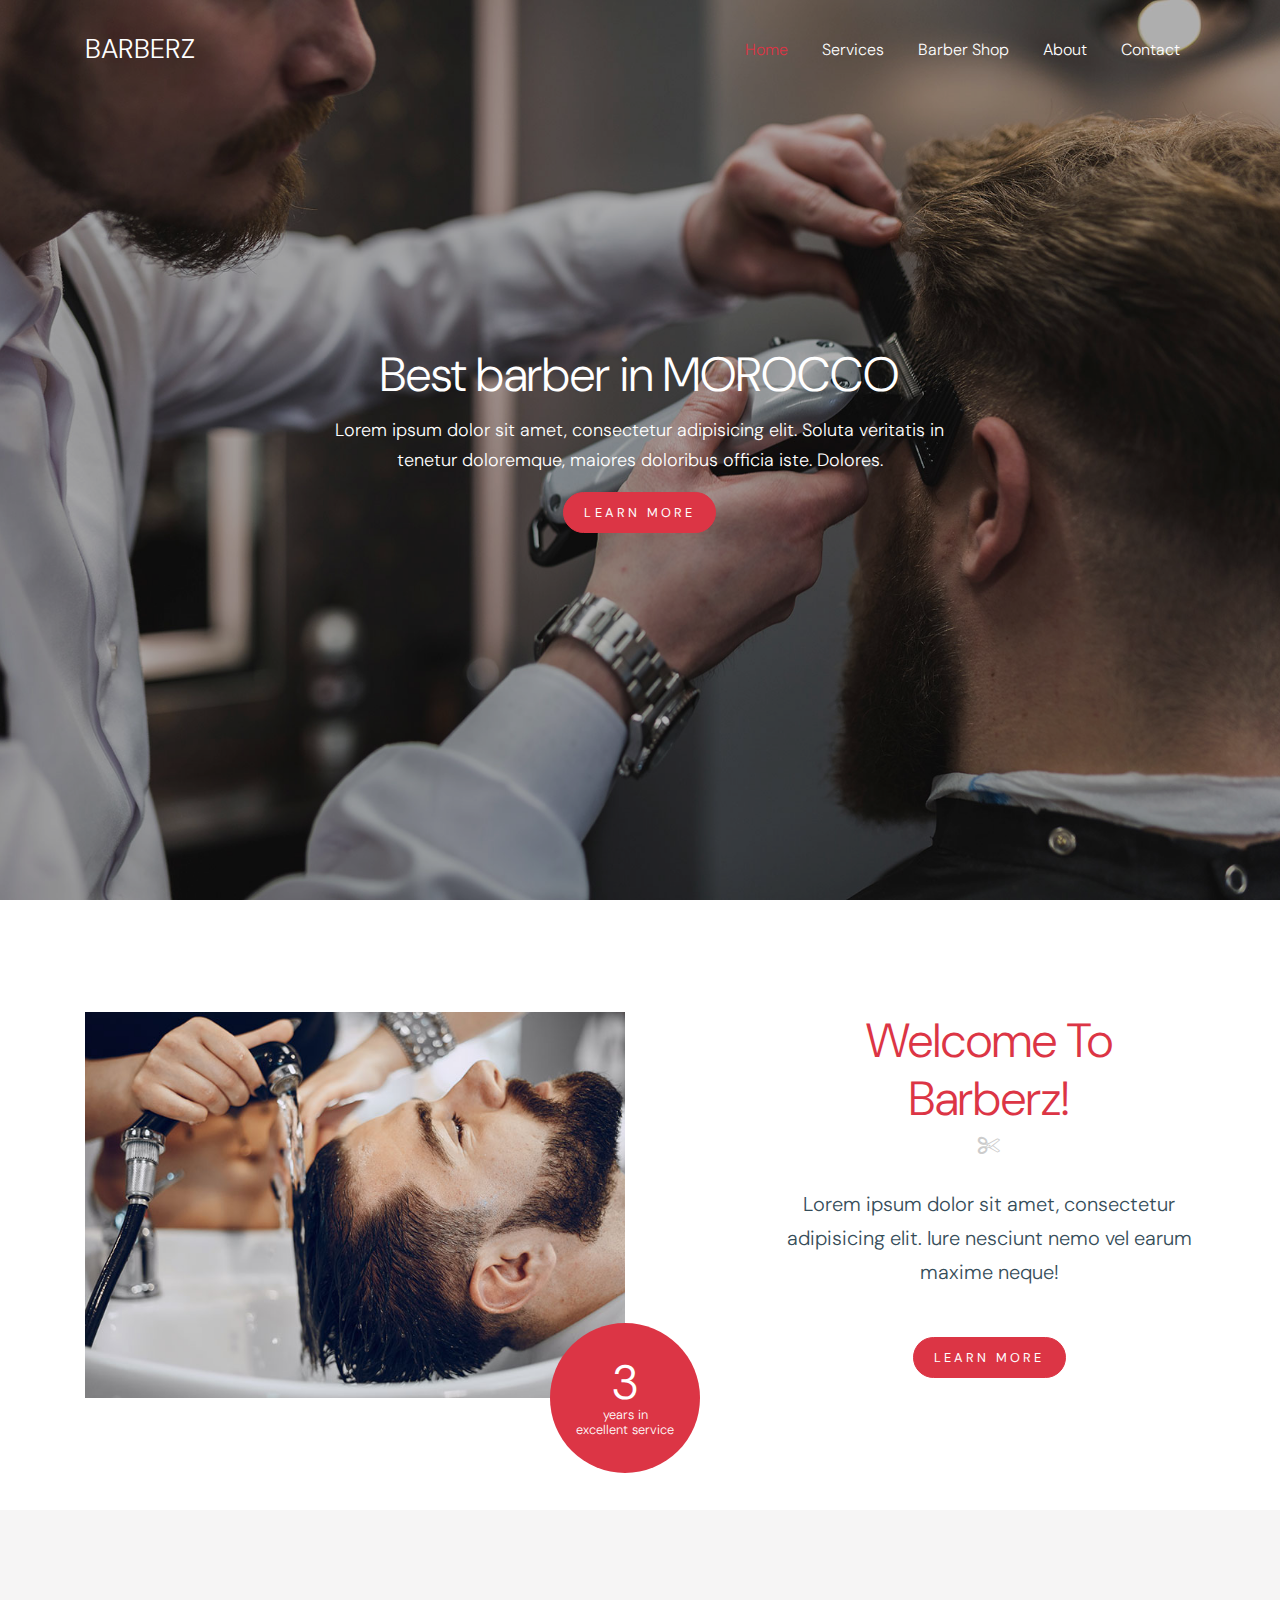
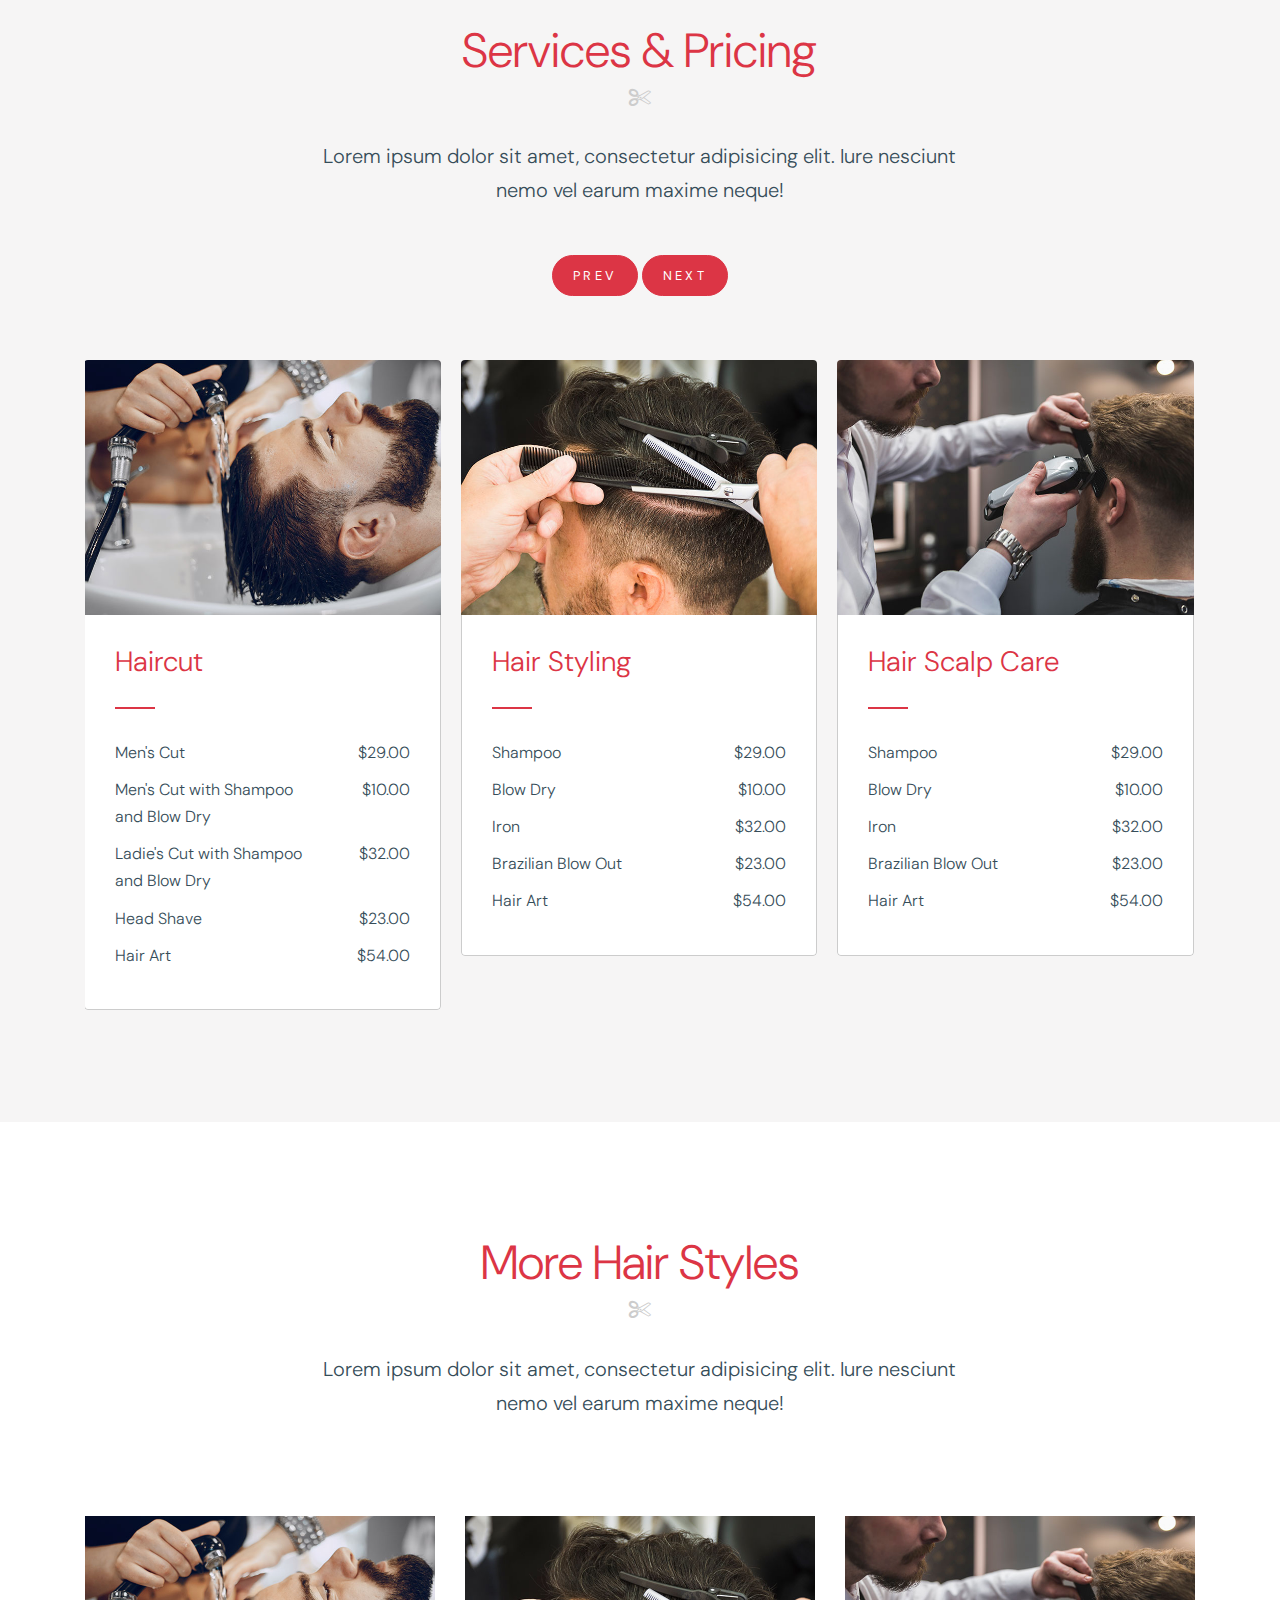
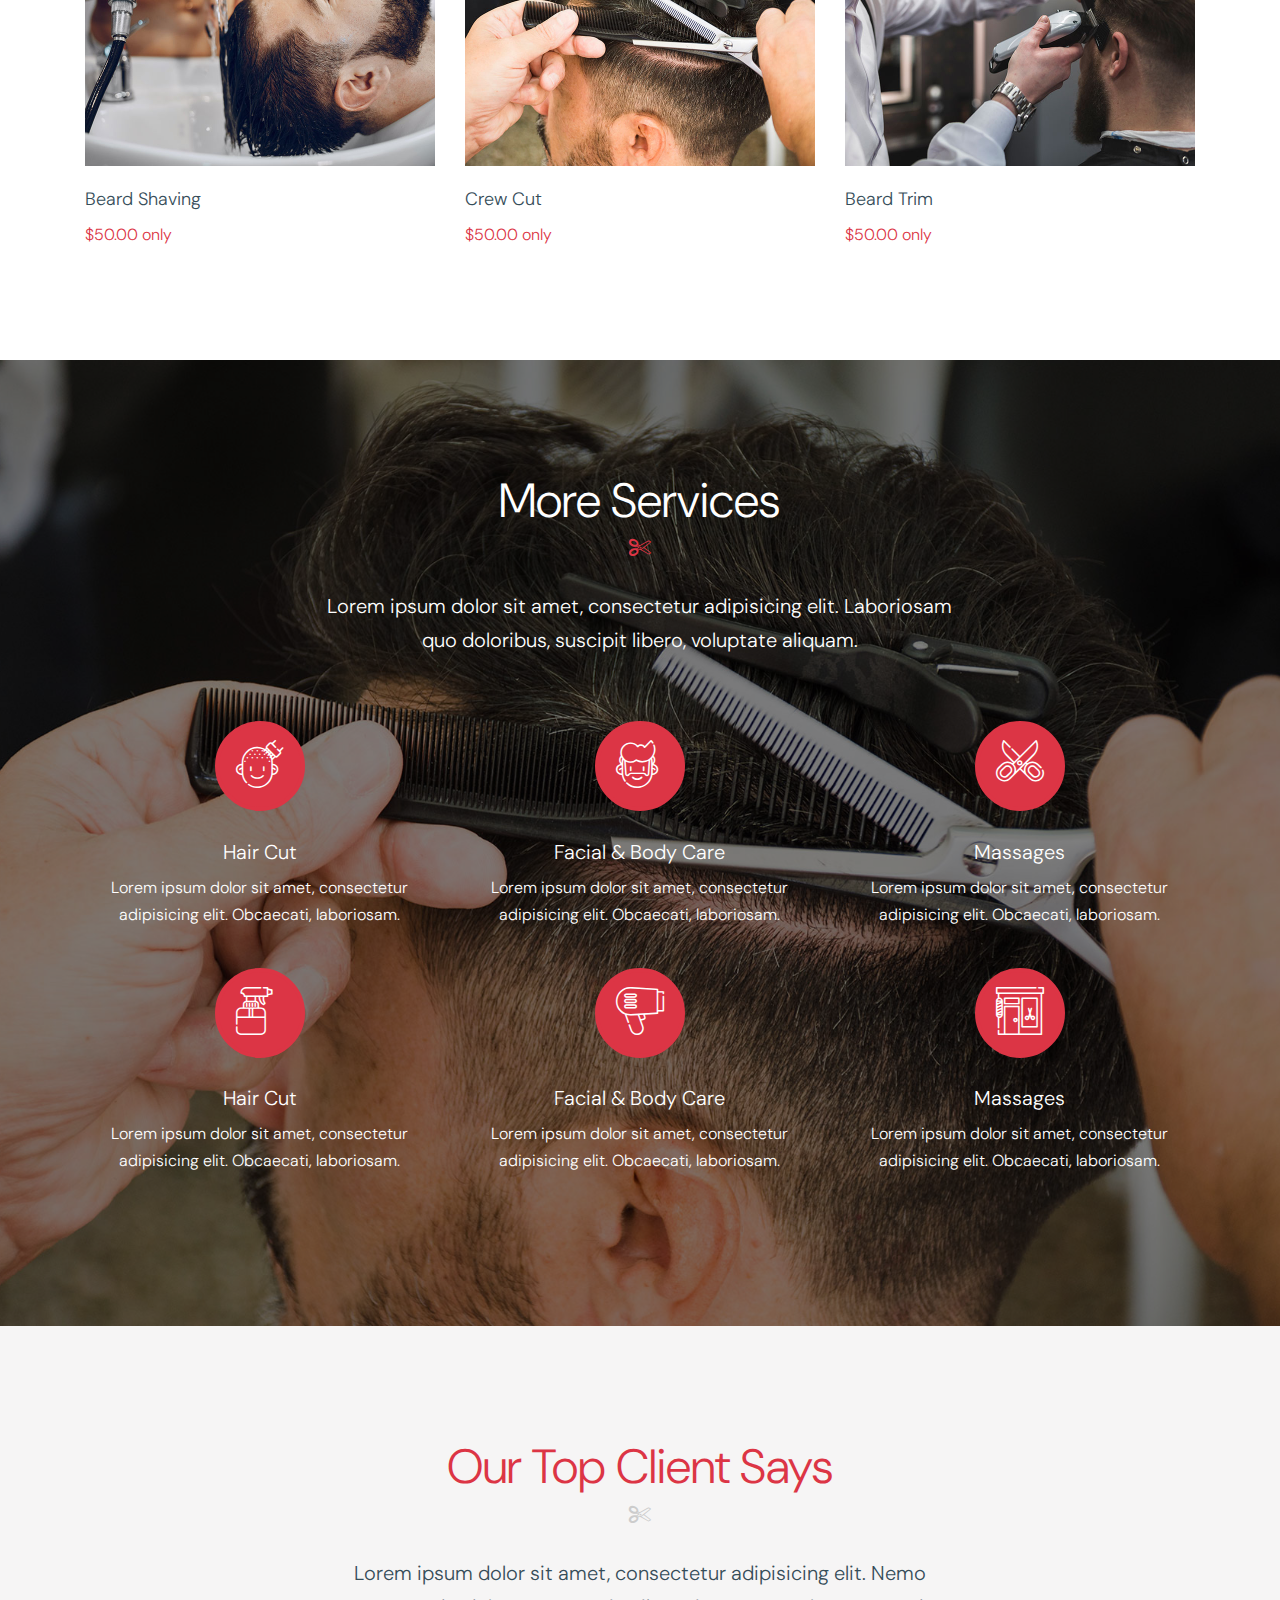
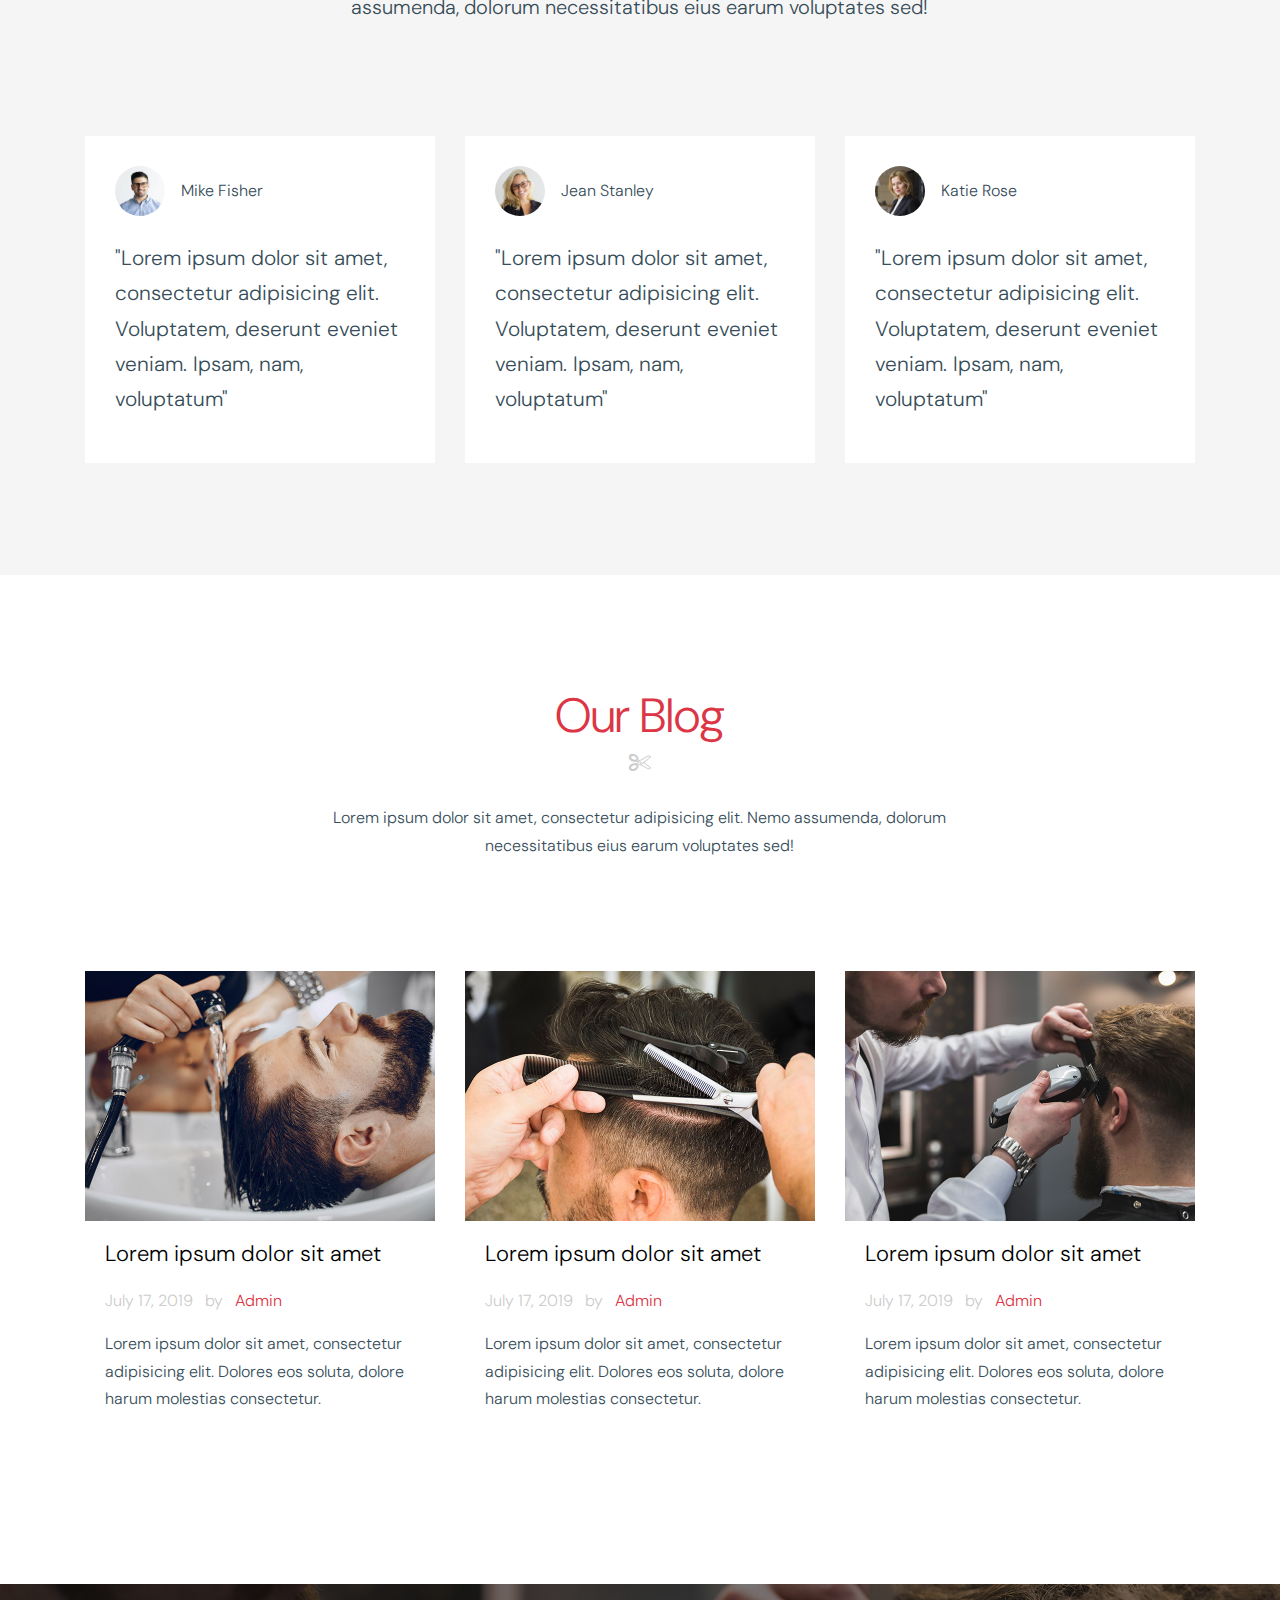
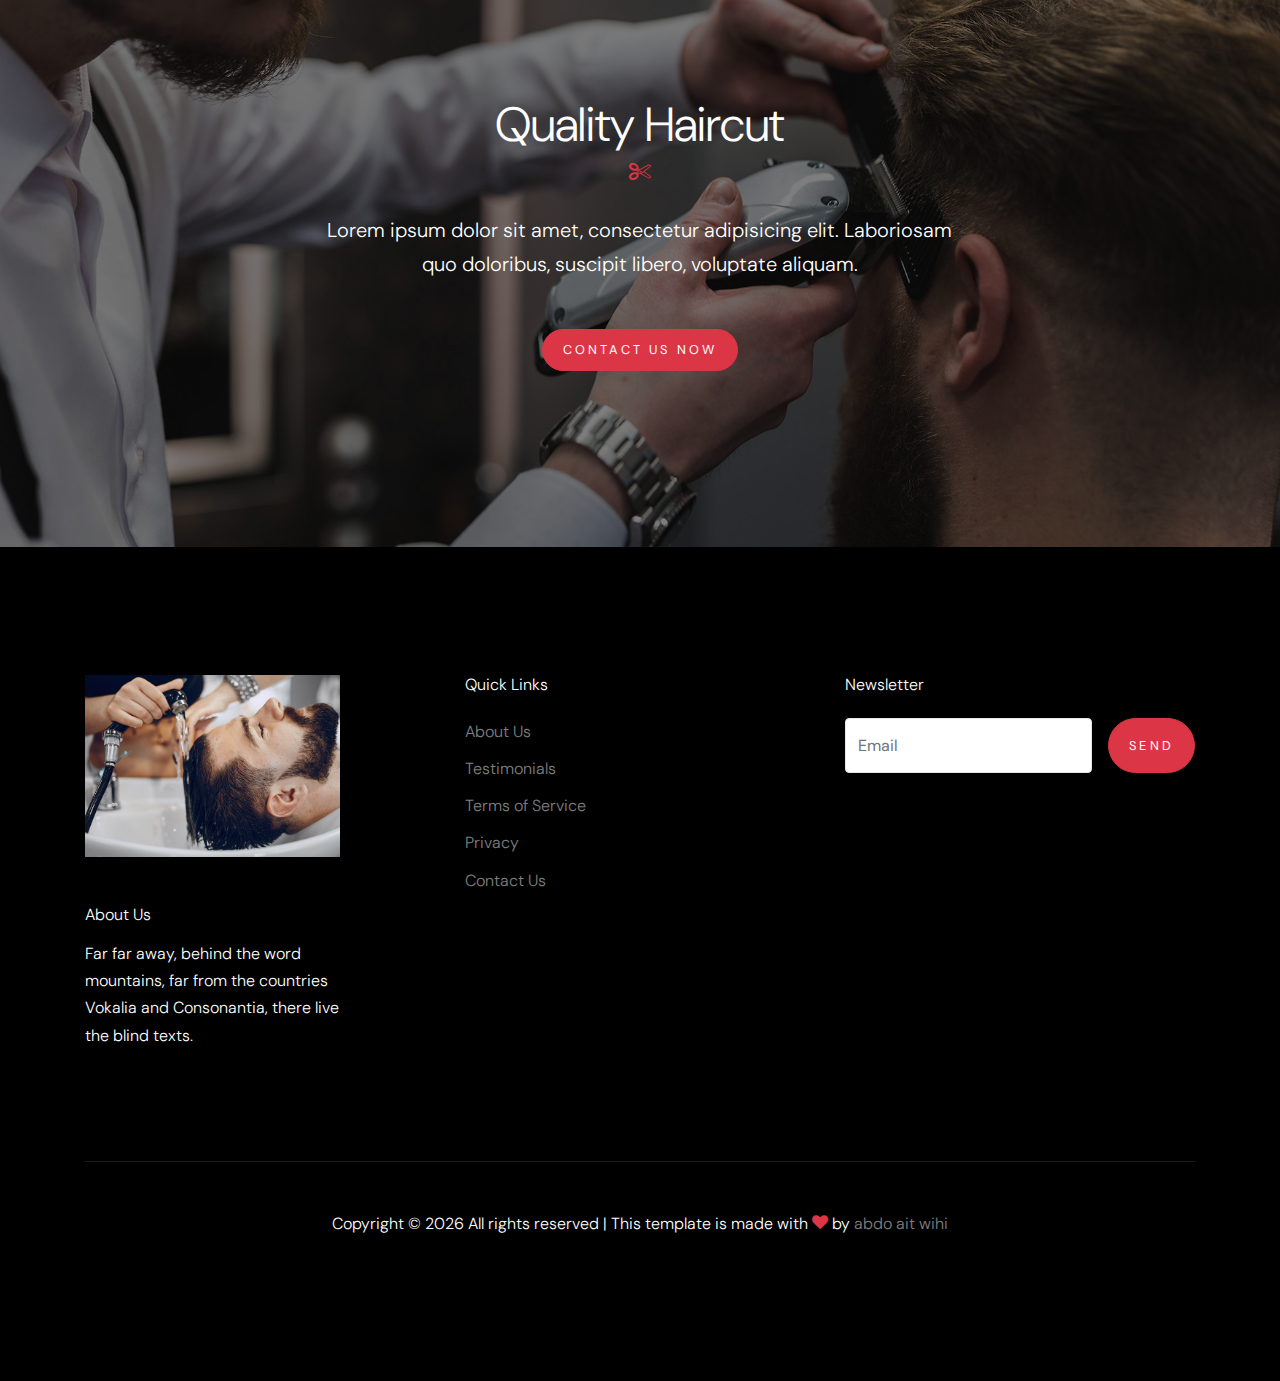
==== commit ace6093c: "added some styles" ====
--- a/index.html
+++ b/index.html
@@ -82,7 +82,6 @@
          <div class="ftco-blocks-cover-1">
             <div
                class="site-section-cover overlay"
-               data-stellar-background-ratio="0.5"
                style="background-image: url('images/hero_1.jpg')"
             >
                <div class="container">
@@ -299,7 +298,6 @@
 
          <div
             class="site-section section-3"
-            data-stellar-background-ratio="0.5"
             style="background-image: url('images/hero_2.jpg')"
          >
             <div class="container">
@@ -577,7 +575,6 @@
          </div>
          <div
             class="site-section section-3"
-            data-stellar-background-ratio="0.5"
             style="background-image: url('images/hero_1.jpg')"
          >
             <div class="container">
@@ -686,5 +683,6 @@
       <script src="js/bootstrap-datepicker.min.js"></script>
       <script src="js/aos.js"></script>
       <script src="js/main.js"></script>
+      <script src="js/custom.js"></script>
    </body>
 </html>
--- a/css/style.css
+++ b/css/style.css
@@ -1 +1,2320 @@
-html{overflow-x:hidden}.font-size-10{font-size:10px}.font-size-11{font-size:11px}.font-size-12{font-size:12px}.font-size-13{font-size:13px}.font-size-14{font-size:14px}.font-size-15{font-size:15px}.font-size-16{font-size:16px}.font-size-17{font-size:17px}.font-size-18{font-size:18px}.font-size-19{font-size:19px}.font-size-20{font-size:20px}.font-size-21{font-size:21px}.font-size-22{font-size:22px}.font-size-23{font-size:23px}.font-size-24{font-size:24px}.font-size-25{font-size:25px}.font-size-26{font-size:26px}.font-size-27{font-size:27px}.font-size-28{font-size:28px}.font-size-29{font-size:29px}.font-size-30{font-size:30px}.font-gray-1{color:#f7f7f7}.font-gray-2{color:#e9e9e9}.font-gray-3{color:#d9d9d9}.font-gray-4{color:#c9c9c9}.font-gray-5,.block-heading-1 span{color:#b8b8b8}.font-gray-6{color:#a8a8a8}.font-gray-7{color:#939393}.font-gray-8{color:#7b7b7b}.font-gray-9{color:#636363 #4d4d4d}.font-gray-10{color:#353535}.border-gray-1{border-color:#f7f7f7}.border-gray-2{border-color:#e9e9e9}.border-gray-3{border-color:#d9d9d9}.border-gray-4{border-color:#c9c9c9}.border-gray-5{border-color:#b8b8b8}.border-gray-6{border-color:#a8a8a8}.border-gray-7{border-color:#939393}.border-gray-8{border-color:#7b7b7b}.border-gray-9{border-color:#636363 #4d4d4d}.border-gray-10{border-color:#353535}.bg-gray-1{border-color:#f7f7f7}.bg-gray-2{border-color:#e9e9e9}.bg-gray-3{border-color:#d9d9d9}.bg-gray-4{border-color:#c9c9c9}.bg-gray-5{border-color:#b8b8b8}.bg-gray-6{border-color:#a8a8a8}.bg-gray-7{border-color:#939393}.bg-gray-8{border-color:#7b7b7b}.bg-gray-9{border-color:#636363 #4d4d4d}.bg-gray-10{border-color:#353535}.letter-spacing-1{letter-spacing:.1em}.letter-spacing-2{letter-spacing:.2em}.border-w-1{border-width:1px}.border-w-2{border-width:2px}.border-w-3{border-width:3px}.border-w-4{border-width:4px}.border-w-5{border-width:5px}.primary-black--hover{background:#dc3545;color:#fff}.primary-black--hover:hover{background:#000;color:#fff}.primary-dark--hover{background:#dc3545;color:#fff}.primary-dark--hover:hover{background:gray;color:#fff}.primary-primary-outline--hover{background:#dc3545;color:#fff}.primary-primary-outline--hover:hover{border-color:#dc3545;background:0 0}.primary-outline-primary--hover{background:0 0;border-color:#dc3545}.primary-outline-primary--hover:hover{color:#fff;background:#dc3545}body{line-height:1.7;color:#364d59!important;font-weight:300;font-size:1rem}::-moz-selection{background:#000;color:#fff}::selection{background:#000;color:#fff}a{-webkit-transition:.3s all ease;-o-transition:.3s all ease;transition:.3s all ease;text-decoration:none}a:hover{text-decoration:none}h1,h2,h3,h4,h5,.h1,.h2,.h3,.h4,.h5{font-weight:300;color:#364d59}.border-2{border-width:2px}.text-black{color:#000!important}.bg-black{background:#000!important}.color-black-opacity-5{color:rgba(0,0,0,.5)}.color-white-opacity-5{color:rgba(255,255,255,.5)}.btn{border-radius:30px;font-size:.8rem;text-transform:uppercase;letter-spacing:.2rem;padding:10px 20px;text-decoration:none}.btn:active,.btn:focus{outline:none;-webkit-box-shadow:none;box-shadow:none}.btn.btn-outline-white{border-color:#fff;background:0 0;color:#fff}.btn.btn-outline-white:hover{background:#fff;border-color:#fff;color:#000}.line-height-1{line-height:1!important}.bg-black{background:#000}.form-control{height:55px;background:#fff!important;font-family:dm sans,-apple-system,BlinkMacSystemFont,segoe ui,Roboto,helvetica neue,Arial,noto sans,sans-serif,apple color emoji,segoe ui emoji,segoe ui symbol,noto color emoji}.form-control:active,.form-control:focus{border-color:#dc3545}.form-control:hover,.form-control:active,.form-control:focus{-webkit-box-shadow:none!important;box-shadow:none!important}.site-section{padding:2.5em 0}@media(min-width:768px){.site-section{padding:5em 0}}.site-section.site-section-sm{padding:4em 0}.site-footer{padding:4em 0;background:#000}@media(min-width:768px){.site-footer{padding:8em 0}}.site-footer .border-top{border-top:1px solid rgba(255,255,255,.1)!important}.site-footer p{color:#fff}.site-footer h2,.site-footer h3,.site-footer h4,.site-footer h5{color:#fff}.site-footer a{color:rgba(255,255,255,.5)}.site-footer a:hover{color:#fff}.site-footer ul li{margin-bottom:10px}.site-footer .footer-heading{font-size:16px;color:#fff}.bg-text-line{display:inline;background:#000;-webkit-box-shadow:20px 0 0 #000,-20px 0 0 #000;box-shadow:20px 0 0 #000,-20px 0 0 #000}.text-white-opacity-05{color:rgba(255,255,255,.5)}.text-black-opacity-05{color:rgba(0,0,0,.5)}.hover-bg-enlarge{overflow:hidden;position:relative}@media(max-width:991.98px){.hover-bg-enlarge{height:auto!important}}.hover-bg-enlarge>div{-webkit-transform:scale(1);-ms-transform:scale(1);transform:scale(1);-webkit-transition:.8s all ease-in-out;-o-transition:.8s all ease-in-out;transition:.8s all ease-in-out}.hover-bg-enlarge:hover>div,.hover-bg-enlarge:focus>div,.hover-bg-enlarge:active>div{-webkit-transform:scale(1.2);-ms-transform:scale(1.2);transform:scale(1.2)}@media(max-width:991.98px){.hover-bg-enlarge .bg-image-md-height{height:300px!important}}.bg-image{background-size:cover;background-position:center center;background-repeat:no-repeat;background-attachment:fixed}.bg-image.overlay{position:relative}.bg-image.overlay:after{position:absolute;content:"";top:0;left:0;right:0;bottom:0;z-index:0;width:100%;background:rgba(0,0,0,.7)}.bg-image>.container{position:relative;z-index:1}@media(max-width:991.98px){.img-md-fluid{max-width:100%}}@media(max-width:991.98px){.display-1,.display-3{font-size:3rem}}.play-single-big{width:90px;height:90px;display:inline-block;border:2px solid #fff;color:#fff!important;border-radius:50%;position:relative;-webkit-transition:.3s all ease-in-out;-o-transition:.3s all ease-in-out;transition:.3s all ease-in-out}.play-single-big>span{font-size:50px;position:absolute;top:50%;left:50%;-webkit-transform:translate(-40%,-50%);-ms-transform:translate(-40%,-50%);transform:translate(-40%,-50%)}.play-single-big:hover{width:120px;height:120px}.overlap-to-top{margin-top:-150px}.ul-check{margin-bottom:50px}.ul-check li{position:relative;padding-left:35px;margin-bottom:15px;line-height:1.5}.ul-check li:before{left:0;font-size:20px;top:-.3rem;font-family:icomoon;content:"\e5ca";position:absolute}.ul-check.white li:before{color:#fff}.ul-check.success li:before{color:#71bc42}.ul-check.primary li:before{color:#dc3545}.select-wrap,.wrap-icon{position:relative}.select-wrap .icon,.wrap-icon .icon{position:absolute;right:10px;top:50%;-webkit-transform:translateY(-50%);-ms-transform:translateY(-50%);transform:translateY(-50%);font-size:22px}.select-wrap select,.wrap-icon select{-webkit-appearance:none;-moz-appearance:none;appearance:none;width:100%}.top-bar{border-bottom:1px solid #e9ecef!important}.site-navbar{margin-bottom:0;z-index:1999;position:absolute;top:0;width:100%;padding:1rem}@media(max-width:991.98px){.site-navbar{padding-top:3rem;padding-bottom:3rem}}.site-navbar .toggle-button{position:absolute;right:0}.site-navbar .site-logo{margin:0;padding:0;font-size:1.7rem}.site-navbar .site-logo a{text-transform:uppercase;color:#fff}@media(max-width:991.98px){.site-navbar .site-logo{float:left;position:relative}}.site-navbar .site-navigation.border-bottom{border-bottom:1px solid #fff!important}.site-navbar .site-navigation .site-menu{margin:0;padding:0;margin-bottom:0}.site-navbar .site-navigation .site-menu .active{color:#dc3545!important}.site-navbar .site-navigation .site-menu a{text-decoration:none!important;display:inline-block}.site-navbar .site-navigation .site-menu>li{display:inline-block}.site-navbar .site-navigation .site-menu>li>a{margin-left:15px;margin-right:15px;padding:20px 0;color:#fff!important;display:inline-block;text-decoration:none!important}.site-navbar .site-navigation .site-menu>li>a:hover{color:#dc3545}.site-navbar .site-navigation .site-menu>li.active>a{color:#dc3545!important}.site-navbar .site-navigation .site-menu .has-children{position:relative}.site-navbar .site-navigation .site-menu .has-children>a{position:relative;padding-right:20px}.site-navbar .site-navigation .site-menu .has-children>a:before{position:absolute;content:"\e313";font-size:16px;top:50%;right:0;-webkit-transform:translateY(-50%);-ms-transform:translateY(-50%);transform:translateY(-50%);font-family:icomoon}.site-navbar .site-navigation .site-menu .has-children .dropdown{visibility:hidden;opacity:0;top:100%;position:absolute;text-align:left;border-top:2px solid #dc3545;-webkit-box-shadow:0 2px 10px -2px rgba(0,0,0,.1);box-shadow:0 2px 10px -2px rgba(0,0,0,.1);padding:0 0;margin-top:20px;margin-left:0;background:#fff;-webkit-transition:.2s 0s;-o-transition:.2s 0s;transition:.2s 0s}.site-navbar .site-navigation .site-menu .has-children .dropdown.arrow-top{position:absolute}.site-navbar .site-navigation .site-menu .has-children .dropdown.arrow-top:before{display:none;bottom:100%;left:20%;border:solid transparent;content:" ";height:0;width:0;position:absolute;pointer-events:none}.site-navbar .site-navigation .site-menu .has-children .dropdown.arrow-top:before{border-color:transparent;border-bottom-color:#fff;border-width:10px;margin-left:-10px}.site-navbar .site-navigation .site-menu .has-children .dropdown a{text-transform:none;letter-spacing:normal;-webkit-transition:0s all;-o-transition:0s all;transition:0s all;color:#000!important}.site-navbar .site-navigation .site-menu .has-children .dropdown a.active{color:#dc3545!important;background:#f8f9fa}.site-navbar .site-navigation .site-menu .has-children .dropdown>li{list-style:none;padding:0;margin:0;min-width:200px}.site-navbar .site-navigation .site-menu .has-children .dropdown>li>a{padding:9px 20px;display:block}.site-navbar .site-navigation .site-menu .has-children .dropdown>li>a:hover{background:#f8f9fa;color:#ced4da}.site-navbar .site-navigation .site-menu .has-children .dropdown>li.has-children>a:before{content:"\e315";right:20px}.site-navbar .site-navigation .site-menu .has-children .dropdown>li.has-children>.dropdown,.site-navbar .site-navigation .site-menu .has-children .dropdown>li.has-children>ul{left:100%;top:0}.site-navbar .site-navigation .site-menu .has-children .dropdown>li.has-children:hover>a,.site-navbar .site-navigation .site-menu .has-children .dropdown>li.has-children:active>a,.site-navbar .site-navigation .site-menu .has-children .dropdown>li.has-children:focus>a{background:#f8f9fa;color:#ced4da}.site-navbar .site-navigation .site-menu .has-children:hover>a,.site-navbar .site-navigation .site-menu .has-children:focus>a,.site-navbar .site-navigation .site-menu .has-children:active>a{color:#dc3545}.site-navbar .site-navigation .site-menu .has-children:hover,.site-navbar .site-navigation .site-menu .has-children:focus,.site-navbar .site-navigation .site-menu .has-children:active{cursor:pointer}.site-navbar .site-navigation .site-menu .has-children:hover>.dropdown,.site-navbar .site-navigation .site-menu .has-children:focus>.dropdown,.site-navbar .site-navigation .site-menu .has-children:active>.dropdown{-webkit-transition-delay:0s;-o-transition-delay:0s;transition-delay:0s;margin-top:0;visibility:visible;opacity:1}.site-mobile-menu{width:300px;position:fixed;right:0;z-index:2000;padding-top:20px;background:#fff;height:calc(100vh);-webkit-transform:translateX(110%);-ms-transform:translateX(110%);transform:translateX(110%);-webkit-box-shadow:-10px 0 20px -10px rgba(0,0,0,.1);box-shadow:-10px 0 20px -10px rgba(0,0,0,.1);-webkit-transition:.3s all ease-in-out;-o-transition:.3s all ease-in-out;transition:.3s all ease-in-out}.offcanvas-menu .site-mobile-menu{-webkit-transform:translateX(0%);-ms-transform:translateX(0%);transform:translateX(0%)}.site-mobile-menu .site-mobile-menu-header{width:100%;float:left;padding-left:20px;padding-right:20px}.site-mobile-menu .site-mobile-menu-header .site-mobile-menu-close{float:right;margin-top:8px}.site-mobile-menu .site-mobile-menu-header .site-mobile-menu-close span{font-size:30px;display:inline-block;padding-left:10px;padding-right:0;line-height:1;cursor:pointer;-webkit-transition:.3s all ease;-o-transition:.3s all ease;transition:.3s all ease}.site-mobile-menu .site-mobile-menu-header .site-mobile-menu-close span:hover{color:#ced4da}.site-mobile-menu .site-mobile-menu-header .site-mobile-menu-logo{float:left;margin-top:10px;margin-left:0}.site-mobile-menu .site-mobile-menu-header .site-mobile-menu-logo a{display:inline-block;text-transform:uppercase}.site-mobile-menu .site-mobile-menu-header .site-mobile-menu-logo a img{max-width:70px}.site-mobile-menu .site-mobile-menu-header .site-mobile-menu-logo a:hover{text-decoration:none}.site-mobile-menu .site-mobile-menu-body{overflow-y:scroll;-webkit-overflow-scrolling:touch;position:relative;padding:0 20px 20px;height:calc(100vh - 52px);padding-bottom:150px}.site-mobile-menu .site-nav-wrap{padding:0;margin:0;list-style:none;position:relative}.site-mobile-menu .site-nav-wrap a{padding:10px 20px;display:block;position:relative;color:#212529}.site-mobile-menu .site-nav-wrap a:hover{color:#dc3545}.site-mobile-menu .site-nav-wrap li{position:relative;display:block}.site-mobile-menu .site-nav-wrap li .nav-link.active{color:#dc3545}.site-mobile-menu .site-nav-wrap li.active>a{color:#dc3545}.site-mobile-menu .site-nav-wrap .arrow-collapse{position:absolute;right:0;top:10px;z-index:20;width:36px;height:36px;text-align:center;cursor:pointer;border-radius:50%}.site-mobile-menu .site-nav-wrap .arrow-collapse:hover{background:#f8f9fa}.site-mobile-menu .site-nav-wrap .arrow-collapse:before{font-size:12px;z-index:20;font-family:icomoon;content:"\f078";position:absolute;top:50%;left:50%;-webkit-transform:translate(-50%,-50%) rotate(-180deg);-ms-transform:translate(-50%,-50%) rotate(-180deg);transform:translate(-50%,-50%) rotate(-180deg);-webkit-transition:.3s all ease;-o-transition:.3s all ease;transition:.3s all ease}.site-mobile-menu .site-nav-wrap .arrow-collapse.collapsed:before{-webkit-transform:translate(-50%,-50%);-ms-transform:translate(-50%,-50%);transform:translate(-50%,-50%)}.site-mobile-menu .site-nav-wrap>li{display:block;position:relative;float:left;width:100%}.site-mobile-menu .site-nav-wrap>li>a{padding-left:20px;font-size:20px}.site-mobile-menu .site-nav-wrap>li>ul{padding:0;margin:0;list-style:none}.site-mobile-menu .site-nav-wrap>li>ul>li{display:block}.site-mobile-menu .site-nav-wrap>li>ul>li>a{padding-left:40px;font-size:16px}.site-mobile-menu .site-nav-wrap>li>ul>li>ul{padding:0;margin:0}.site-mobile-menu .site-nav-wrap>li>ul>li>ul>li{display:block}.site-mobile-menu .site-nav-wrap>li>ul>li>ul>li>a{font-size:16px;padding-left:60px}.site-mobile-menu .site-nav-wrap[data-class=social]{float:left;width:100%;margin-top:30px;padding-bottom:5em}.site-mobile-menu .site-nav-wrap[data-class=social]>li{width:auto}.site-mobile-menu .site-nav-wrap[data-class=social]>li:first-child a{padding-left:15px!important}.sticky-wrapper{position:relative;z-index:100;width:100%;position:absolute;top:0}.sticky-wrapper .site-navbar{-webkit-transition:.3s all ease;-o-transition:.3s all ease;transition:.3s all ease}.sticky-wrapper .site-navbar{background:#fff}.sticky-wrapper .site-navbar ul li a{color:rgba(255,255,255,.7)!important}.sticky-wrapper .site-navbar ul li a.active{color:#fff!important}.sticky-wrapper.is-sticky .site-navbar{background:#fff;-webkit-box-shadow:4px 0 20px -5px rgba(0,0,0,.2);box-shadow:4px 0 20px -5px rgba(0,0,0,.2)}.sticky-wrapper.is-sticky .site-navbar .site-logo a{color:#dc3545}.sticky-wrapper.is-sticky .site-navbar ul li a{color:#000!important}.sticky-wrapper.is-sticky .site-navbar ul li a.active{color:#dc3545!important}.sticky-wrapper .shrink{padding-top:0!important;padding-bottom:0!important}@media(max-width:991.98px){.sticky-wrapper .shrink{padding-top:30px!important;padding-bottom:30px!important}}.site-section-cover{position:relative;background-size:cover;background-repeat:no-repeat;background-position:center center}.site-section-cover,.site-section-cover .container{position:relative;z-index:2}.site-section-cover,.site-section-cover .container>.row{height:calc(100vh - 196px);min-height:677px}@media(max-width:991.98px){.site-section-cover,.site-section-cover .container>.row{height:calc(70vh - 196px);min-height:600px}}.site-section-cover.overlay{position:relative}.site-section-cover.overlay:before{position:absolute;content:"";top:0;left:0;right:0;bottom:0;background:rgba(0,0,0,.3);z-index:1}.site-section-cover.inner-page,.site-section-cover.inner-page .container>.row{height:auto;min-height:auto;padding:2em 0}.site-section-cover.img-bg-section{background-size:cover;background-repeat:no-repeat}.site-section-cover h1{font-size:3rem;color:#fff;line-height:1}@media(max-width:991.98px){.site-section-cover h1{font-size:2rem}}.site-section-cover p{font-size:18px;color:#fff}.site-section{padding:7rem 0}@media(max-width:991.98px){.site-section{padding:3rem 0}}.block-heading-1 span{text-transform:uppercase;font-size:12px;letter-spacing:.1em;font-weight:700}.block-heading-1 h2{font-size:3rem;color:#dc3545}@media(max-width:991.98px){.block-heading-1 h2{font-size:2rem}}.block-feature-1-wrap{margin-bottom:7rem}.block-feature-1-wrap>.container>.row{margin-left:-18px;margin-right:-18px}.block-feature-1-wrap>.container>.row>.col,.block-feature-1-wrap>.container>.row>[class*=col-]{padding-right:36px;padding-left:36px}.block-feature-1{background:#f2f2f2;padding:30px 30px 30px 50px;position:relative}.block-feature-1 h2{font-size:18px}.block-feature-1 .icon{width:80px;height:80px;display:inline-block;border-radius:50%;position:absolute;left:-40px;top:50%;border:4px solid #fff;-webkit-transform:translateY(-50%);-ms-transform:translateY(-50%);transform:translateY(-50%);text-align:center}.block-feature-1 .icon>span{font-size:40px;color:#fff;position:absolute;top:50%;left:50%;-webkit-transform:translate(-50%,-50%);-ms-transform:translate(-50%,-50%);transform:translate(-50%,-50%)}.block-img-video-1-wrap .block-img-video-1{position:relative;margin-top:-10rem}@media(max-width:991.98px){.block-img-video-1-wrap .block-img-video-1{margin-top:-6rem}}.block-img-video-1>a{display:block;position:relative;cursor:pointer}.block-img-video-1>a .icon{position:absolute;width:80px;height:80px;border-radius:50%;display:inline-block;top:50%;left:50%;-webkit-transform:translate(-50%,-50%);-ms-transform:translate(-50%,-50%);transform:translate(-50%,-50%);background:#fff;-webkit-transition:.3s all ease-in-out;-o-transition:.3s all ease-in-out;transition:.3s all ease-in-out}.block-img-video-1>a .icon>span{position:absolute;top:50%;font-size:.8rem;left:50%;-webkit-transform:translate(-50%,-50%);-ms-transform:translate(-50%,-50%);transform:translate(-50%,-50%);color:#000}.block-img-video-1>a:hover .icon{background:#fff;width:90px;height:90px}.block-counter-1{text-align:center}.block-counter-1 .number,.block-counter-1 .caption{display:block;line-height:1}.block-counter-1 .number{color:#dc3545;font-size:4rem;position:relative;padding-bottom:20px;margin-bottom:20px}@media(max-width:991.98px){.block-counter-1 .number{font-size:2rem}}.block-counter-1 .number:after{position:absolute;content:"";width:50px;height:3px;left:50%;bottom:0;-webkit-transform:translateX(-50%);-ms-transform:translateX(-50%);transform:translateX(-50%);background:rgba(52,58,64,.3)}.block-counter-1 .caption{font-size:14px;letter-spacing:.05em}.block-team-member-1{padding:30px;border:1px solid #e9ecef;background:#fff;position:relative;top:0;-webkit-transition:.15s all ease-in-out;-o-transition:.15s all ease-in-out;transition:.15s all ease-in-out}.block-team-member-1 figure img{max-width:130px!important;margin-left:auto;margin-right:auto}.block-social-1>a{display:inline-block;width:30px;height:30px;position:relative}.block-social-1>a span{position:absolute;top:50%;left:50%;-webkit-transform:translate(-50%,-50%);-ms-transform:translate(-50%,-50%);transform:translate(-50%,-50%)}.block-testimony-1{padding:20px;position:relative}.block-testimony-1 blockquote{background:#fff;padding:30px;font-style:italic;font-size:18px;color:#000;font-family:georgia,Times,serif;position:relative}.block-testimony-1 figure{position:relative;padding-top:20px}.block-testimony-1 figure:before{position:absolute;content:"";width:50px;left:50%;display:none;top:0;-webkit-transform:translateX(-50%);-ms-transform:translateX(-50%);transform:translateX(-50%);background:#dc3545;height:2px}.block-testimony-1 figure img{max-width:60px}.block-testimony-1 h3{font-size:18px}.block-13 .owl-nav{display:none}.block-13 .owl-dots{text-align:center;position:relative;bottom:-30px}.block-13 .owl-dots .owl-dot{display:inline-block}.block-13 .owl-dots .owl-dot span{display:inline-block;width:7px;height:7px;border-radius:4px;background:#ccc;-webkit-transition:.3s all cubic-bezier(.32,.71,.53,.53);-o-transition:.3s all cubic-bezier(.32,.71,.53,.53);transition:.3s all cubic-bezier(.32,.71,.53,.53);margin:3px}.block-13 .owl-dots .owl-dot.active span{background:#dc3545}.post-entry{background:#fff;padding:30px;border:1px solid #e6e6e6;border-radius:4px;-webkit-transition:.3s all ease;-o-transition:.3s all ease;transition:.3s all ease}.post-entry:hover{-webkit-box-shadow:0 5px 15px -5px rgba(0,0,0,.1);box-shadow:0 5px 15px -5px rgba(0,0,0,.1)}.post-entry h2{font-size:20px}.post-entry *:last-child{margin-bottom:0}.by{color:#000;border-bottom:1px dotted #ccc}.by:hover{border-bottom:1px dotted #dc3545}.form-control{border:none;border:1px solid #e6e6e6}.form-control:hover,.form-control:active,.form-control:focus{border:1px solid #666}.sidebar-box{margin-bottom:30px;padding:25px;font-size:15px;width:100%;float:left;background:#fff}.sidebar-box *:last-child{margin-bottom:0}.sidebar-box h3{font-size:18px;margin-bottom:15px}.categories li,.sidelink li{position:relative;margin-bottom:10px;padding-bottom:10px;border-bottom:1px dotted #dee2e6;list-style:none}.categories li:last-child,.sidelink li:last-child{margin-bottom:0;border-bottom:none;padding-bottom:0}.categories li a,.sidelink li a{display:block}.categories li a span,.sidelink li a span{position:absolute;right:0;top:0;color:#ccc}.categories li.active a,.sidelink li.active a{color:#000;font-style:italic}.comment-form-wrap{clear:both}.comment-list{padding:0;margin:0}.comment-list .children{padding:50px 0 0 40px;margin:0;float:left;width:100%}.comment-list li{padding:0;margin:0 0 30px;float:left;width:100%;clear:both;list-style:none}.comment-list li .vcard{width:80px;float:left}.comment-list li .vcard img{width:50px;border-radius:50%}.comment-list li .comment-body{float:right;width:calc(100% - 80px)}.comment-list li .comment-body h3{font-size:20px;color:#000}.comment-list li .comment-body .meta{text-transform:uppercase;font-size:13px;letter-spacing:.1em;color:#ccc}.comment-list li .comment-body .reply{padding:5px 10px;background:#e6e6e6;color:#000;text-transform:uppercase;font-size:14px}.comment-list li .comment-body .reply:hover{color:#000;background:#e3e3e3}.search-form{background:#f7f7f7;padding:10px}.search-form .form-group{position:relative}.search-form .form-group input{padding-right:50px}.search-form .icon{position:absolute;top:50%;right:20px;-webkit-transform:translateY(-50%);-ms-transform:translateY(-50%);transform:translateY(-50%)}.post-meta{font-size:13px;text-transform:uppercase;letter-spacing:.2em}.post-meta a{color:#fff;border-bottom:1px solid rgba(255,255,255,.5)}.slide{height:100vh;min-height:900px;background-size:cover}.border-w-2{border-width:2px!important}.block__73694 .block__73422{background-size:cover;background-position:center center;background-repeat:no-repeat}@media(max-width:991.98px){.block__73694 .block__73422{height:400px}}@media(max-width:991.98px){.slide-one-item .owl-nav{display:none}}.slide-one-item .owl-nav .owl-prev,.slide-one-item .owl-nav .owl-next{position:absolute;top:50%;-webkit-transform:translateY(-50%);-ms-transform:translateY(-50%);transform:translateY(-50%);font-size:2rem;color:rgba(255,255,255,.4)}.slide-one-item .owl-nav .owl-prev:hover,.slide-one-item .owl-nav .owl-next:hover{color:#fff}.slide-one-item .owl-nav .owl-prev{left:20px}.slide-one-item .owl-nav .owl-next{right:20px}.slide-one-item .owl-dots{position:absolute;bottom:20px;width:100%;text-align:center;z-index:2}.slide-one-item .owl-dots .owl-dot{display:inline-block}.slide-one-item .owl-dots .owl-dot>span{-webkit-transition:.3s all cubic-bezier(.32,.71,.53,.53);-o-transition:.3s all cubic-bezier(.32,.71,.53,.53);transition:.3s all cubic-bezier(.32,.71,.53,.53);display:inline-block;width:7px;height:7px;border-radius:4px;background:rgba(255,255,255,.4);margin:3px}.slide-one-item .owl-dots .owl-dot.active>span{width:20px;background:#fff}.footer-suscribe-form .form-control{color:#000}.footer-suscribe-form .form-control:hover,.footer-suscribe-form .form-control:active,.footer-suscribe-form .form-control:focus{color:#000!important}.footer-suscribe-form .btn{color:#fff}.ftco-blocks-cover-1 .ftco-service-image-1{margin-top:-70px;position:static}.ftco-cover-1{background-size:cover;background-position:center center;background-repeat:no-repeat}.ftco-cover-1,.ftco-cover-1 .container>.row{height:100vh;min-height:900px}.ftco-cover-1.innerpage,.ftco-cover-1.innerpage .container>.row{height:90vh;min-height:700px}.ftco-cover-1>.container{position:relative}.ftco-cover-1.overlay{position:relative}.ftco-cover-1.overlay:before{content:"";position:absolute;top:0;left:0;right:0;bottom:0;opacity:.5;background:#000}.ftco-cover-1.overlay h1{color:#fff;font-size:3rem}.ftco-cover-1.overlay p{color:#fff}.ftco-cover-1.overlay p a{color:#fff;font-weight:700}.ftco-cover-1.overlay p a:hover{text-decoration:none}.ftco-cover-1.overlay form .form-control,.ftco-cover-1.overlay form .btn{height:55px;border-radius:4px}.ftco-cover-1.overlay form .form-control{padding-left:20px;padding-right:20px;border-color:transparent;margin-right:10px}.ftco-cover-1.overlay form .btn{border-color:transparent}.owl-all .owl-dots{text-align:center;margin-top:30px}.owl-all .owl-dots .owl-dot{display:inline-block}.owl-all .owl-dots .owl-dot>span{display:inline-block;width:7px;height:7px;background:#ccc;margin:5px;border-radius:50%}.owl-all .owl-dots .owl-dot.active>span{background:#dc3545}@media(min-width:992px){.owl-all .owl-nav,.owl-all .owl-dots{display:none}.owl-all .owl-stage{-webkit-transform:none!important;-ms-transform:none!important;transform:none!important;width:120%!important;padding-top:10px}.owl-all .owl-carousel .owl-stage-outer{width:100%;overflow:visible}.owl-all .owl-stage-outer>.owl-stage>.owl-item{display:-ms-inline-grid;display:inline-grid;float:none;margin-bottom:30px}}.blog-entry .blog-thumbnail{-webkit-box-flex:0;-ms-flex:0 0 150px;flex:0 0 150px;margin-right:20px}.blog-entry .blog-thumbnail img{border-radius:4px}.blog-entry .blog-excerpt a{color:#000}.blog-entry .blog-excerpt a:hover{color:#dc3545}.bg-light{background-color:#f6f5f5!important}.post-entry-1 .meta{color:#ccc}.post-entry-1 .post-entry-1-contents{background:#fff;padding:20px}.post-entry-1 .post-entry-1-contents h2{font-size:22px;margin-bottom:20px}.post-entry-1 .post-entry-1-contents h2 a{color:#000}.post-entry-1 .post-entry-1-contents h2 a:hover{color:#dc3545}.post-entry-1.person-1{text-align:center}.post-entry-1.person-1 img{width:90px;border-radius:50%;margin:0 auto -45px}.post-entry-1.person-1 .post-entry-1-contents{padding-top:4rem}.feature-car-rent-box-1{position:relative;padding:30px;background:#fff}.feature-car-rent-box-1:before{content:"";position:absolute;top:0;left:0;right:0;height:10px;width:100%;background:#dc3545}.feature-car-rent-box-1 ul{padding:0;margin:0}.feature-car-rent-box-1 ul li{display:block;padding:20px 0;list-style:none;border-bottom:1px solid #efefef;margin:0;position:relative}.feature-car-rent-box-1 ul li .spec{position:absolute;right:0}.feature-car-rent-box-1 ul li:last-child{border-bottom:none}.trip-form{padding:40px 30px;background:#fff;position:relative;margin-top:-90px;-webkit-box-shadow:0 0 10px 0 rgba(0,0,0,.1);box-shadow:0 0 10px 0 rgba(0,0,0,.1)}.trip-form h3{font-size:20px;margin-bottom:30px;color:#000}.item-1{border-radius:4px;position:relative;overflow:hidden;background:#fff}.item-1 .item-1-contents{padding:30px;border:1px solid #ccc;border-bottom-left-radius:4px;border-bottom-right-radius:4px;border-top:none;position:relative}.item-1 .item-1-contents ul{list-style:none;display:block;margin:0;padding:0}.item-1 .item-1-contents ul li{list-style:none;margin:0 0 10px;padding:0;position:relative}.item-1 .item-1-contents ul li .price{-webkit-box-flex:0;-ms-flex:0 0 90px;flex:0 0 90px;text-align:right}.item-1 .item-1-contents h3{position:relative;color:#dc3545;padding-bottom:30px;margin-bottom:30px}.item-1 .item-1-contents h3:after{left:0;bottom:0;content:"";width:40px;height:2px;background:#dc3545;position:absolute}.how-it-works .step{width:20%;display:inline-block;text-align:center;position:relative}.how-it-works .step:after{width:100%;height:4px;content:"";position:absolute;z-index:-1;top:25px;background:#dc3545}.how-it-works .step:last-child:after{display:none}.how-it-works .step .number{z-index:1;width:50px;height:50px;border:4px solid #dc3545;background:#fff;border-radius:50%;color:#dc3545;display:block;position:relative;margin:0 auto 10px}.how-it-works .step .number>span{position:absolute;top:50%;left:50%;-webkit-transform:translate(-50%,-50%);-ms-transform:translate(-50%,-50%);transform:translate(-50%,-50%);font-size:1.3rem;color:#dc3545}.how-it-works .step .caption{display:block}.service-1{text-align:center}.service-1 .service-1-icon{background:#dc3545;width:90px;height:90px;margin-bottom:20px;position:relative;display:inline-block;border:4px solid #dc3545;border-radius:50%;color:#fff}.service-1 .service-1-icon>span{position:absolute;top:50%;left:50%;-webkit-transform:translate(-50%,-50%);-ms-transform:translate(-50%,-50%);transform:translate(-50%,-50%);font-size:3rem}.service-1 .service-1-contents h3,.service-1 .service-1-contents p{color:#fff}.service-1 .service-1-contents h3{margin-bottom:10px;font-size:20px}.service-1.dark .service-1-contents h3,.service-1.dark .service-1-contents p{color:#000}.service-1.dark .service-1-contents h3{margin-bottom:10px;font-size:20px}.service-1.dark .service-1-contents h3,.service-1.dark .service-1-contents p{color:#000}.section-3{background-size:cover;background-position:center;background-repeat:no-repeat;position:relative}.section-3>.container{z-index:2}.section-3:before{position:absolute;top:0;left:0;right:0;bottom:0;content:"";background-color:rgba(0,0,0,.5)}.testimonial-2{background:#fff;padding:30px}.testimonial-2 blockquote{font-size:1.3rem}.testimonial-2 .v-card img{width:50px;-webkit-box-flex:0;-ms-flex:0 0 50px;flex:0 0 50px;border-radius:50%}.scissors{position:relative;padding-bottom:30px;margin-bottom:30px;font-size:3rem;color:#dc3545}@media(max-width:991.98px){.scissors{font-size:2rem}}.scissors:after{bottom:0;left:0;font-size:22px;content:"\f0c4";font-family:icomoon;position:absolute;color:#ccc}.scissors.primary-color-icon:after{color:#dc3545}.scissors.text-center:after{left:50%;-webkit-transform:translateX(-50%);-ms-transform:translateX(-50%);transform:translateX(-50%)}.nonloop-block-13 .owl-nav{display:none}.nonloop-block-13 .owl-stage{display:-webkit-box;display:-ms-flexbox;display:flex}.nonloop-block-13 .owl-stage .owl-item{height:100%!important}.hair-style .place{display:block;-webkit-transition:.3s all ease;-o-transition:.3s all ease;transition:.3s all ease}.hair-style .place:hover,.hair-style .place:focus{opacity:.7}.hair-style .place img{max-width:100%;margin-bottom:20px}.hair-style .place h2{font-size:18px;line-height:1.5}.hair-style .place p{font-size:13px;color:#ccc}.img-years{position:relative;display:block}.img-years .year{width:150px;height:150px;border-radius:50%;background:#dc3545;position:absolute;right:0;bottom:0;-webkit-transform:translate(50%,50%);-ms-transform:translate(50%,50%);transform:translate(50%,50%)}@media(max-width:991.98px){.img-years .year{position:relative;-webkit-transform:translate(0%,0%);-ms-transform:translate(0%,0%);transform:translate(0%,0%);margin:-30px auto 0}}.img-years .year>span{width:100%;color:#fff;text-align:center;position:absolute;top:50%;left:50%;font-size:3rem;display:block;line-height:1;-webkit-transform:translate(-50%,-50%);-ms-transform:translate(-50%,-50%);transform:translate(-50%,-50%)}.img-years .year>span>span{line-height:1.2;display:block;font-size:.8rem}+html {
+  overflow-x: hidden;
+}
+
+.font-size-10 {
+  font-size: 10px;
+}
+
+.font-size-11 {
+  font-size: 11px;
+}
+
+.font-size-12 {
+  font-size: 12px;
+}
+
+.font-size-13 {
+  font-size: 13px;
+}
+
+.font-size-14 {
+  font-size: 14px;
+}
+
+.font-size-15 {
+  font-size: 15px;
+}
+
+.font-size-16 {
+  font-size: 16px;
+}
+
+.font-size-17 {
+  font-size: 17px;
+}
+
+.font-size-18 {
+  font-size: 18px;
+}
+
+.font-size-19 {
+  font-size: 19px;
+}
+
+.font-size-20 {
+  font-size: 20px;
+}
+
+.font-size-21 {
+  font-size: 21px;
+}
+
+.font-size-22 {
+  font-size: 22px;
+}
+
+.font-size-23 {
+  font-size: 23px;
+}
+
+.font-size-24 {
+  font-size: 24px;
+}
+
+.font-size-25 {
+  font-size: 25px;
+}
+
+.font-size-26 {
+  font-size: 26px;
+}
+
+.font-size-27 {
+  font-size: 27px;
+}
+
+.font-size-28 {
+  font-size: 28px;
+}
+
+.font-size-29 {
+  font-size: 29px;
+}
+
+.font-size-30 {
+  font-size: 30px;
+}
+
+.font-gray-1 {
+  color: #f7f7f7;
+}
+
+.font-gray-2 {
+  color: #e9e9e9;
+}
+
+.font-gray-3 {
+  color: #d9d9d9;
+}
+
+.font-gray-4 {
+  color: #c9c9c9;
+}
+
+.font-gray-5,
+.block-heading-1 span {
+  color: #b8b8b8;
+}
+
+.font-gray-6 {
+  color: #a8a8a8;
+}
+
+.font-gray-7 {
+  color: #939393;
+}
+
+.font-gray-8 {
+  color: #7b7b7b;
+}
+
+.font-gray-9 {
+  color: #636363 #4d4d4d;
+}
+
+.font-gray-10 {
+  color: #353535;
+}
+
+.border-gray-1 {
+  border-color: #f7f7f7;
+}
+
+.border-gray-2 {
+  border-color: #e9e9e9;
+}
+
+.border-gray-3 {
+  border-color: #d9d9d9;
+}
+
+.border-gray-4 {
+  border-color: #c9c9c9;
+}
+
+.border-gray-5 {
+  border-color: #b8b8b8;
+}
+
+.border-gray-6 {
+  border-color: #a8a8a8;
+}
+
+.border-gray-7 {
+  border-color: #939393;
+}
+
+.border-gray-8 {
+  border-color: #7b7b7b;
+}
+
+.border-gray-9 {
+  border-color: #636363 #4d4d4d;
+}
+
+.border-gray-10 {
+  border-color: #353535;
+}
+
+.bg-gray-1 {
+  border-color: #f7f7f7;
+}
+
+.bg-gray-2 {
+  border-color: #e9e9e9;
+}
+
+.bg-gray-3 {
+  border-color: #d9d9d9;
+}
+
+.bg-gray-4 {
+  border-color: #c9c9c9;
+}
+
+.bg-gray-5 {
+  border-color: #b8b8b8;
+}
+
+.bg-gray-6 {
+  border-color: #a8a8a8;
+}
+
+.bg-gray-7 {
+  border-color: #939393;
+}
+
+.bg-gray-8 {
+  border-color: #7b7b7b;
+}
+
+.bg-gray-9 {
+  border-color: #636363 #4d4d4d;
+}
+
+.bg-gray-10 {
+  border-color: #353535;
+}
+
+.letter-spacing-1 {
+  letter-spacing: 0.1em;
+}
+
+.letter-spacing-2 {
+  letter-spacing: 0.2em;
+}
+
+.border-w-1 {
+  border-width: 1px;
+}
+
+.border-w-2 {
+  border-width: 2px;
+}
+
+.border-w-3 {
+  border-width: 3px;
+}
+
+.border-w-4 {
+  border-width: 4px;
+}
+
+.border-w-5 {
+  border-width: 5px;
+}
+
+.primary-black--hover {
+  background: #dc3545;
+  color: #fff;
+}
+
+.primary-black--hover:hover {
+  background: #000;
+  color: #fff;
+}
+
+.primary-dark--hover {
+  background: #dc3545;
+  color: #fff;
+}
+
+.primary-dark--hover:hover {
+  background: gray;
+  color: #fff;
+}
+
+.primary-primary-outline--hover {
+  background: #dc3545;
+  color: #fff;
+}
+
+.primary-primary-outline--hover:hover {
+  border-color: #dc3545;
+  background: 0 0;
+}
+
+.primary-outline-primary--hover {
+  background: 0 0;
+  border-color: #dc3545;
+}
+
+.primary-outline-primary--hover:hover {
+  color: #fff;
+  background: #dc3545;
+}
+
+body {
+  line-height: 1.7;
+  color: #364d59 !important;
+  font-weight: 300;
+  font-size: 1rem;
+}
+
+::-moz-selection {
+  background: #000;
+  color: #fff;
+}
+
+::selection {
+  background: #000;
+  color: #fff;
+}
+
+a {
+  -webkit-transition: 0.3s all ease;
+  transition: 0.3s all ease;
+  text-decoration: none;
+}
+
+a:hover {
+  text-decoration: none;
+}
+
+h1,
+h2,
+h3,
+h4,
+h5,
+.h1,
+.h2,
+.h3,
+.h4,
+.h5 {
+  font-weight: 300;
+  color: #364d59;
+}
+
+.border-2 {
+  border-width: 2px;
+}
+
+.text-black {
+  color: #000 !important;
+}
+
+.bg-black {
+  background: #000 !important;
+}
+
+.color-black-opacity-5 {
+  color: rgba(0, 0, 0, 0.5);
+}
+
+.color-white-opacity-5 {
+  color: rgba(255, 255, 255, 0.5);
+}
+
+.btn {
+  border-radius: 30px;
+  font-size: 0.8rem;
+  text-transform: uppercase;
+  letter-spacing: 0.2rem;
+  padding: 10px 20px;
+  text-decoration: none;
+}
+
+.btn:active,
+.btn:focus {
+  outline: none;
+  -webkit-box-shadow: none;
+  box-shadow: none;
+}
+
+.btn.btn-outline-white {
+  border-color: #fff;
+  background: 0 0;
+  color: #fff;
+}
+
+.btn.btn-outline-white:hover {
+  background: #fff;
+  border-color: #fff;
+  color: #000;
+}
+
+.line-height-1 {
+  line-height: 1 !important;
+}
+
+.bg-black {
+  background: #000;
+}
+
+.form-control {
+  height: 55px;
+  background: #fff !important;
+  font-family: dm sans, -apple-system, BlinkMacSystemFont, segoe ui, Roboto,+ helvetica neue, Arial, noto sans, sans-serif, apple color emoji,+ segoe ui emoji, segoe ui symbol, noto color emoji;
+}
+
+.form-control:active,
+.form-control:focus {
+  border-color: #dc3545;
+}
+
+.form-control:hover,
+.form-control:active,
+.form-control:focus {
+  -webkit-box-shadow: none !important;
+  box-shadow: none !important;
+}
+
+.site-section {
+  padding: 2.5em 0;
+}
+
+@media (min-width: 768px) {
+  .site-section {
+    padding: 5em 0;
+  }
+}
+
+.site-section.site-section-sm {
+  padding: 4em 0;
+}
+
+.site-footer {
+  padding: 4em 0;
+  background: #000;
+}
+
+@media (min-width: 768px) {
+  .site-footer {
+    padding: 8em 0;
+  }
+}
+
+.site-footer .border-top {
+  border-top: 1px solid rgba(255, 255, 255, 0.1) !important;
+}
+
+.site-footer p {
+  color: #fff;
+}
+
+.site-footer h2,
+.site-footer h3,
+.site-footer h4,
+.site-footer h5 {
+  color: #fff;
+}
+
+.site-footer a {
+  color: rgba(255, 255, 255, 0.5);
+}
+
+.site-footer a:hover {
+  color: #fff;
+}
+
+.site-footer ul li {
+  margin-bottom: 10px;
+}
+
+.site-footer .footer-heading {
+  font-size: 16px;
+  color: #fff;
+}
+
+.bg-text-line {
+  display: inline;
+  background: #000;
+  -webkit-box-shadow: 20px 0 0 #000, -20px 0 0 #000;
+  box-shadow: 20px 0 0 #000, -20px 0 0 #000;
+}
+
+.text-white-opacity-05 {
+  color: rgba(255, 255, 255, 0.5);
+}
+
+.text-black-opacity-05 {
+  color: rgba(0, 0, 0, 0.5);
+}
+
+.hover-bg-enlarge {
+  overflow: hidden;
+  position: relative;
+}
+
+@media (max-width: 991.98px) {
+  .hover-bg-enlarge {
+    height: auto !important;
+  }
+}
+
+.hover-bg-enlarge > div {
+  -webkit-transform: scale(1);
+  transform: scale(1);
+  -webkit-transition: 0.8s all ease-in-out;
+  transition: 0.8s all ease-in-out;
+}
+
+.hover-bg-enlarge:hover > div,
+.hover-bg-enlarge:focus > div,
+.hover-bg-enlarge:active > div {
+  -webkit-transform: scale(1.2);
+  transform: scale(1.2);
+}
+
+@media (max-width: 991.98px) {
+  .hover-bg-enlarge .bg-image-md-height {
+    height: 300px !important;
+  }
+}
+
+.bg-image {
+  background-size: cover;
+  background-position: center center;
+  background-repeat: no-repeat;
+  background-attachment: fixed;
+}
+
+.bg-image.overlay {
+  position: relative;
+}
+
+.bg-image.overlay:after {
+  position: absolute;
+  content: "";
+  top: 0;
+  left: 0;
+  right: 0;
+  bottom: 0;
+  z-index: 0;
+  width: 100%;
+  background: rgba(0, 0, 0, 0.7);
+}
+
+.bg-image > .container {
+  position: relative;
+  z-index: 1;
+}
+
+@media (max-width: 991.98px) {
+  .img-md-fluid {
+    max-width: 100%;
+  }
+}
+
+@media (max-width: 991.98px) {
+  .display-1,
+  .display-3 {
+    font-size: 3rem;
+  }
+}
+
+.play-single-big {
+  width: 90px;
+  height: 90px;
+  display: inline-block;
+  border: 2px solid #fff;
+  color: #fff !important;
+  border-radius: 50%;
+  position: relative;
+  -webkit-transition: 0.3s all ease-in-out;
+  transition: 0.3s all ease-in-out;
+}
+
+.play-single-big > span {
+  font-size: 50px;
+  position: absolute;
+  top: 50%;
+  left: 50%;
+  -webkit-transform: translate(-40%, -50%);
+  transform: translate(-40%, -50%);
+}
+
+.play-single-big:hover {
+  width: 120px;
+  height: 120px;
+}
+
+.overlap-to-top {
+  margin-top: -150px;
+}
+
+.ul-check {
+  margin-bottom: 50px;
+}
+
+.ul-check li {
+  position: relative;
+  padding-left: 35px;
+  margin-bottom: 15px;
+  line-height: 1.5;
+}
+
+.ul-check li:before {
+  left: 0;
+  font-size: 20px;
+  top: -0.3rem;
+  font-family: icomoon;
+  content: "\e5ca";
+  position: absolute;
+}
+
+.ul-check.white li:before {
+  color: #fff;
+}
+
+.ul-check.success li:before {
+  color: #71bc42;
+}
+
+.ul-check.primary li:before {
+  color: #dc3545;
+}
+
+.select-wrap,
+.wrap-icon {
+  position: relative;
+}
+
+.select-wrap .icon,
+.wrap-icon .icon {
+  position: absolute;
+  right: 10px;
+  top: 50%;
+  -webkit-transform: translateY(-50%);
+  transform: translateY(-50%);
+  font-size: 22px;
+}
+
+.select-wrap select,
+.wrap-icon select {
+  -webkit-appearance: none;
+  -moz-appearance: none;
+  appearance: none;
+  width: 100%;
+}
+
+.top-bar {
+  border-bottom: 1px solid #e9ecef !important;
+}
+
+.site-navbar {
+  margin-bottom: 0;
+  z-index: 1999;
+  position: absolute;
+  top: 0;
+  width: 100%;
+  padding: 1rem;
+}
+
+@media (max-width: 991.98px) {
+  .site-navbar {
+    padding-top: 1rem;
+    padding-bottom: 1rem;
+  }
+}
+
+.site-navbar .toggle-button {
+  position: absolute;
+  right: 0;
+}
+
+.site-navbar .site-logo {
+  margin: 0;
+  padding: 0;
+  font-size: 1.7rem;
+}
+
+.site-navbar .site-logo a {
+  text-transform: uppercase;
+  color: #fff;
+}
+
+@media (max-width: 991.98px) {
+  .site-navbar .site-logo {
+    float: left;
+    position: relative;
+  }
+}
+
+.site-navbar .site-navigation.border-bottom {
+  border-bottom: 1px solid #fff !important;
+}
+
+.site-navbar .site-navigation .site-menu {
+  margin: 0;
+  padding: 0;
+  margin-bottom: 0;
+}
+
+.site-navbar .site-navigation .site-menu .active {
+  color: #dc3545 !important;
+}
+
+.site-navbar .site-navigation .site-menu a {
+  text-decoration: none !important;
+  display: inline-block;
+}
+
+.site-navbar .site-navigation .site-menu > li {
+  display: inline-block;
+}
+
+.site-navbar .site-navigation .site-menu > li > a {
+  margin-left: 15px;
+  margin-right: 15px;
+  padding: 20px 0;
+  color: #fff !important;
+  display: inline-block;
+  text-decoration: none !important;
+}
+
+.site-navbar .site-navigation .site-menu > li > a:hover {
+  color: #dc3545;
+}
+
+.site-navbar .site-navigation .site-menu > li.active > a {
+  color: #dc3545 !important;
+}
+
+.site-navbar .site-navigation .site-menu .has-children {
+  position: relative;
+}
+
+.site-navbar .site-navigation .site-menu .has-children > a {
+  position: relative;
+  padding-right: 20px;
+}
+
+.site-navbar .site-navigation .site-menu .has-children > a:before {
+  position: absolute;
+  content: "\e313";
+  font-size: 16px;
+  top: 50%;
+  right: 0;
+  -webkit-transform: translateY(-50%);
+  transform: translateY(-50%);
+  font-family: icomoon;
+}
+
+.site-navbar .site-navigation .site-menu .has-children .dropdown {
+  visibility: hidden;
+  opacity: 0;
+  top: 100%;
+  position: absolute;
+  text-align: left;
+  border-top: 2px solid #dc3545;
+  -webkit-box-shadow: 0 2px 10px -2px rgba(0, 0, 0, 0.1);
+  box-shadow: 0 2px 10px -2px rgba(0, 0, 0, 0.1);
+  padding: 0 0;
+  margin-top: 20px;
+  margin-left: 0;
+  background: #fff;
+  -webkit-transition: 0.2s 0s;
+  transition: 0.2s 0s;
+}
+
+.site-navbar .site-navigation .site-menu .has-children .dropdown.arrow-top {
+  position: absolute;
+}
+
+.site-navbar
+.site-navigation
+.site-menu
+.has-children
+.dropdown.arrow-top:before {
+  display: none;
+  bottom: 100%;
+  left: 20%;
+  border: solid transparent;
+  content: " ";
+  height: 0;
+  width: 0;
+  position: absolute;
+  pointer-events: none;
+}
+
+.site-navbar
+.site-navigation
+.site-menu
+.has-children
+.dropdown.arrow-top:before {
+  border-color: transparent;
+  border-bottom-color: #fff;
+  border-width: 10px;
+  margin-left: -10px;
+}
+
+.site-navbar .site-navigation .site-menu .has-children .dropdown a {
+  text-transform: none;
+  letter-spacing: normal;
+  -webkit-transition: 0s all;
+  transition: 0s all;
+  color: #000 !important;
+}
+
+.site-navbar .site-navigation .site-menu .has-children .dropdown a.active {
+  color: #dc3545 !important;
+  background: #f8f9fa;
+}
+
+.site-navbar .site-navigation .site-menu .has-children .dropdown > li {
+  list-style: none;
+  padding: 0;
+  margin: 0;
+  min-width: 200px;
+}
+
+.site-navbar .site-navigation .site-menu .has-children .dropdown > li > a {
+  padding: 9px 20px;
+  display: block;
+}
+
+.site-navbar
+.site-navigation
+.site-menu
+.has-children
+.dropdown
+> li
+> a:hover {
+  background: #f8f9fa;
+  color: #ced4da;
+}
+
+.site-navbar
+.site-navigation
+.site-menu
+.has-children
+.dropdown
+> li.has-children
+> a:before {
+  content: "\e315";
+  right: 20px;
+}
+
+.site-navbar
+.site-navigation
+.site-menu
+.has-children
+.dropdown
+> li.has-children
+> .dropdown,
+.site-navbar
+.site-navigation
+.site-menu
+.has-children
+.dropdown
+> li.has-children
+> ul {
+  left: 100%;
+  top: 0;
+}
+
+.site-navbar
+.site-navigation
+.site-menu
+.has-children
+.dropdown
+> li.has-children:hover
+> a,
+.site-navbar
+.site-navigation
+.site-menu
+.has-children
+.dropdown
+> li.has-children:active
+> a,
+.site-navbar
+.site-navigation
+.site-menu
+.has-children
+.dropdown
+> li.has-children:focus
+> a {
+  background: #f8f9fa;
+  color: #ced4da;
+}
+
+.site-navbar .site-navigation .site-menu .has-children:hover > a,
+.site-navbar .site-navigation .site-menu .has-children:focus > a,
+.site-navbar .site-navigation .site-menu .has-children:active > a {
+  color: #dc3545;
+}
+
+.site-navbar .site-navigation .site-menu .has-children:hover,
+.site-navbar .site-navigation .site-menu .has-children:focus,
+.site-navbar .site-navigation .site-menu .has-children:active {
+  cursor: pointer;
+}
+
+.site-navbar .site-navigation .site-menu .has-children:hover > .dropdown,
+.site-navbar .site-navigation .site-menu .has-children:focus > .dropdown,
+.site-navbar .site-navigation .site-menu .has-children:active > .dropdown {
+  -webkit-transition-delay: 0s;
+  transition-delay: 0s;
+  margin-top: 0;
+  visibility: visible;
+  opacity: 1;
+}
+
+.site-mobile-menu {
+  width: 300px;
+  position: fixed;
+  right: 0;
+  z-index: 2000;
+  padding-top: 20px;
+  background: #fff;
+  height: calc(100vh);
+  -webkit-transform: translateX(110%);
+  transform: translateX(110%);
+  -webkit-box-shadow: -10px 0 20px -10px rgba(0, 0, 0, 0.1);
+  box-shadow: -10px 0 20px -10px rgba(0, 0, 0, 0.1);
+  -webkit-transition: 0.3s all ease-in-out;
+  transition: 0.3s all ease-in-out;
+}
+
+.offcanvas-menu .site-mobile-menu {
+  -webkit-transform: translateX(0%);
+  transform: translateX(0%);
+}
+
+.site-mobile-menu .site-mobile-menu-header {
+  width: 100%;
+  float: left;
+  padding-left: 20px;
+  padding-right: 20px;
+}
+
+.site-mobile-menu .site-mobile-menu-header .site-mobile-menu-close {
+  float: right;
+  margin-top: 8px;
+}
+
+.site-mobile-menu .site-mobile-menu-header .site-mobile-menu-close span {
+  font-size: 30px;
+  display: inline-block;
+  padding-left: 10px;
+  padding-right: 0;
+  line-height: 1;
+  cursor: pointer;
+  -webkit-transition: 0.3s all ease;
+  transition: 0.3s all ease;
+}
+
+.site-mobile-menu .site-mobile-menu-header .site-mobile-menu-close span:hover {
+  color: #ced4da;
+}
+
+.site-mobile-menu .site-mobile-menu-header .site-mobile-menu-logo {
+  float: left;
+  margin-top: 10px;
+  margin-left: 0;
+}
+
+.site-mobile-menu .site-mobile-menu-header .site-mobile-menu-logo a {
+  display: inline-block;
+  text-transform: uppercase;
+}
+
+.site-mobile-menu .site-mobile-menu-header .site-mobile-menu-logo a img {
+  max-width: 70px;
+}
+
+.site-mobile-menu .site-mobile-menu-header .site-mobile-menu-logo a:hover {
+  text-decoration: none;
+}
+
+.site-mobile-menu .site-mobile-menu-body {
+  overflow-y: scroll;
+  -webkit-overflow-scrolling: touch;
+  position: relative;
+  padding: 0 20px 20px;
+  height: calc(100vh - 52px);
+  padding-bottom: 150px;
+}
+
+.site-mobile-menu .site-nav-wrap {
+  padding: 0;
+  margin: 0;
+  list-style: none;
+  position: relative;
+}
+
+.site-mobile-menu .site-nav-wrap a {
+  padding: 10px 20px;
+  display: block;
+  position: relative;
+  color: #212529;
+}
+
+.site-mobile-menu .site-nav-wrap a:hover {
+  color: #dc3545;
+}
+
+.site-mobile-menu .site-nav-wrap li {
+  position: relative;
+  display: block;
+}
+
+.site-mobile-menu .site-nav-wrap li .nav-link.active {
+  color: #dc3545;
+}
+
+.site-mobile-menu .site-nav-wrap li.active > a {
+  color: #dc3545;
+}
+
+.site-mobile-menu .site-nav-wrap .arrow-collapse {
+  position: absolute;
+  right: 0;
+  top: 10px;
+  z-index: 20;
+  width: 36px;
+  height: 36px;
+  text-align: center;
+  cursor: pointer;
+  border-radius: 50%;
+}
+
+.site-mobile-menu .site-nav-wrap .arrow-collapse:hover {
+  background: #f8f9fa;
+}
+
+.site-mobile-menu .site-nav-wrap .arrow-collapse:before {
+  font-size: 12px;
+  z-index: 20;
+  font-family: icomoon;
+  content: "\f078";
+  position: absolute;
+  top: 50%;
+  left: 50%;
+  -webkit-transform: translate(-50%, -50%) rotate(-180deg);
+  transform: translate(-50%, -50%) rotate(-180deg);
+  -webkit-transition: 0.3s all ease;
+  transition: 0.3s all ease;
+}
+
+.site-mobile-menu .site-nav-wrap .arrow-collapse.collapsed:before {
+  -webkit-transform: translate(-50%, -50%);
+  transform: translate(-50%, -50%);
+}
+
+.site-mobile-menu .site-nav-wrap > li {
+  display: block;
+  position: relative;
+  float: left;
+  width: 100%;
+}
+
+.site-mobile-menu .site-nav-wrap > li > a {
+  padding-left: 20px;
+  font-size: 20px;
+}
+
+.site-mobile-menu .site-nav-wrap > li > ul {
+  padding: 0;
+  margin: 0;
+  list-style: none;
+}
+
+.site-mobile-menu .site-nav-wrap > li > ul > li {
+  display: block;
+}
+
+.site-mobile-menu .site-nav-wrap > li > ul > li > a {
+  padding-left: 40px;
+  font-size: 16px;
+}
+
+.site-mobile-menu .site-nav-wrap > li > ul > li > ul {
+  padding: 0;
+  margin: 0;
+}
+
+.site-mobile-menu .site-nav-wrap > li > ul > li > ul > li {
+  display: block;
+}
+
+.site-mobile-menu .site-nav-wrap > li > ul > li > ul > li > a {
+  font-size: 16px;
+  padding-left: 60px;
+}
+
+.site-mobile-menu .site-nav-wrap[data-class="social"] {
+  float: left;
+  width: 100%;
+  margin-top: 30px;
+  padding-bottom: 5em;
+}
+
+.site-mobile-menu .site-nav-wrap[data-class="social"] > li {
+  width: auto;
+}
+
+.site-mobile-menu .site-nav-wrap[data-class="social"] > li:first-child a {
+  padding-left: 15px !important;
+}
+
+.sticky-wrapper {
+  position: relative;
+  z-index: 100;
+  width: 100%;
+  position: absolute;
+  top: 0;
+}
+
+.sticky-wrapper .site-navbar {
+  -webkit-transition: 0.3s all ease;
+  transition: 0.3s all ease;
+}
+
+.sticky-wrapper .site-navbar {
+  background: #fff;
+}
+
+.sticky-wrapper .site-navbar ul li a {
+  color: rgba(255, 255, 255, 0.7) !important;
+}
+
+.sticky-wrapper .site-navbar ul li a.active {
+  color: #fff !important;
+}
+
+.sticky-wrapper.is-sticky .site-navbar {
+  background: #fff;
+  -webkit-box-shadow: 4px 0 20px -5px rgba(0, 0, 0, 0.2);
+  box-shadow: 4px 0 20px -5px rgba(0, 0, 0, 0.2);
+}
+
+.sticky-wrapper.is-sticky .site-navbar .site-logo a {
+  color: #dc3545;
+}
+
+.sticky-wrapper.is-sticky .site-navbar ul li a {
+  color: #000 !important;
+}
+
+.sticky-wrapper.is-sticky .site-navbar ul li a.active {
+  color: #dc3545 !important;
+}
+
+.sticky-wrapper .shrink {
+  padding-top: 0 !important;
+  padding-bottom: 0 !important;
+}
+
+@media (max-width: 991.98px) {
+  .sticky-wrapper .shrink {
+    padding-top: 30px !important;
+    padding-bottom: 30px !important;
+  }
+}
+
+.site-section-cover {
+  position: relative;
+  background-size: cover;
+  background-repeat: no-repeat;
+  background-position: center center;
+}
+
+.site-section-cover,
+.site-section-cover .container {
+  position: relative;
+  z-index: 2;
+}
+
+.site-section-cover,
+.site-section-cover .container > .row {
+  height: calc(100vh);
+  min-height: 677px;
+}
+
+@media (max-width: 991.98px) {
+  .site-section-cover,
+  .site-section-cover .container > .row {
+    height: calc(100vh);
+    min-height: 600px;
+  }
+}
+
+.site-section-cover.overlay {
+  position: relative;
+}
+
+.site-section-cover.overlay:before {
+  position: absolute;
+  content: "";
+  top: 0;
+  left: 0;
+  right: 0;
+  bottom: 0;
+  background: rgba(0, 0, 0, 0.3);
+  z-index: 1;
+}
+
+.site-section-cover.inner-page,
+.site-section-cover.inner-page .container > .row {
+  height: auto;
+  min-height: auto;
+  padding: 2em 0;
+}
+
+.site-section-cover.img-bg-section {
+  background-size: cover;
+  background-repeat: no-repeat;
+}
+
+.site-section-cover h1 {
+  font-size: 3rem;
+  color: #fff;
+  line-height: 1;
+}
+
+@media (max-width: 991.98px) {
+  .site-section-cover h1 {
+    font-size: 2rem;
+  }
+}
+
+.site-section-cover p {
+  font-size: 18px;
+  color: #fff;
+}
+
+.site-section {
+  padding: 7rem 0;
+}
+
+@media (max-width: 991.98px) {
+  .site-section {
+    padding: 3rem 0;
+  }
+}
+
+.block-heading-1 span {
+  text-transform: uppercase;
+  font-size: 12px;
+  letter-spacing: 0.1em;
+  font-weight: 700;
+}
+
+.block-heading-1 h2 {
+  font-size: 3rem;
+  color: #dc3545;
+}
+
+@media (max-width: 991.98px) {
+  .block-heading-1 h2 {
+    font-size: 2rem;
+  }
+}
+
+.block-feature-1-wrap {
+  margin-bottom: 7rem;
+}
+
+.block-feature-1-wrap > .container > .row {
+  margin-left: -18px;
+  margin-right: -18px;
+}
+
+.block-feature-1-wrap > .container > .row > .col,
+.block-feature-1-wrap > .container > .row > [class*="col-"] {
+  padding-right: 36px;
+  padding-left: 36px;
+}
+
+.block-feature-1 {
+  background: #f2f2f2;
+  padding: 30px 30px 30px 50px;
+  position: relative;
+}
+
+.block-feature-1 h2 {
+  font-size: 18px;
+}
+
+.block-feature-1 .icon {
+  width: 80px;
+  height: 80px;
+  display: inline-block;
+  border-radius: 50%;
+  position: absolute;
+  left: -40px;
+  top: 50%;
+  border: 4px solid #fff;
+  -webkit-transform: translateY(-50%);
+  transform: translateY(-50%);
+  text-align: center;
+}
+
+.block-feature-1 .icon > span {
+  font-size: 40px;
+  color: #fff;
+  position: absolute;
+  top: 50%;
+  left: 50%;
+  -webkit-transform: translate(-50%, -50%);
+  transform: translate(-50%, -50%);
+}
+
+.block-img-video-1-wrap .block-img-video-1 {
+  position: relative;
+  margin-top: -10rem;
+}
+
+@media (max-width: 991.98px) {
+  .block-img-video-1-wrap .block-img-video-1 {
+    margin-top: -6rem;
+  }
+}
+
+.block-img-video-1 > a {
+  display: block;
+  position: relative;
+  cursor: pointer;
+}
+
+.block-img-video-1 > a .icon {
+  position: absolute;
+  width: 80px;
+  height: 80px;
+  border-radius: 50%;
+  display: inline-block;
+  top: 50%;
+  left: 50%;
+  -webkit-transform: translate(-50%, -50%);
+  transform: translate(-50%, -50%);
+  background: #fff;
+  -webkit-transition: 0.3s all ease-in-out;
+  transition: 0.3s all ease-in-out;
+}
+
+.block-img-video-1 > a .icon > span {
+  position: absolute;
+  top: 50%;
+  font-size: 0.8rem;
+  left: 50%;
+  -webkit-transform: translate(-50%, -50%);
+  transform: translate(-50%, -50%);
+  color: #000;
+}
+
+.block-img-video-1 > a:hover .icon {
+  background: #fff;
+  width: 90px;
+  height: 90px;
+}
+
+.block-counter-1 {
+  text-align: center;
+}
+
+.block-counter-1 .number,
+.block-counter-1 .caption {
+  display: block;
+  line-height: 1;
+}
+
+.block-counter-1 .number {
+  color: #dc3545;
+  font-size: 4rem;
+  position: relative;
+  padding-bottom: 20px;
+  margin-bottom: 20px;
+}
+
+@media (max-width: 991.98px) {
+  .block-counter-1 .number {
+    font-size: 2rem;
+  }
+}
+
+.block-counter-1 .number:after {
+  position: absolute;
+  content: "";
+  width: 50px;
+  height: 3px;
+  left: 50%;
+  bottom: 0;
+  -webkit-transform: translateX(-50%);
+  transform: translateX(-50%);
+  background: rgba(52, 58, 64, 0.3);
+}
+
+.block-counter-1 .caption {
+  font-size: 14px;
+  letter-spacing: 0.05em;
+}
+
+.block-team-member-1 {
+  padding: 30px;
+  border: 1px solid #e9ecef;
+  background: #fff;
+  position: relative;
+  top: 0;
+  -webkit-transition: 0.15s all ease-in-out;
+  transition: 0.15s all ease-in-out;
+}
+
+.block-team-member-1 figure img {
+  max-width: 130px !important;
+  margin-left: auto;
+  margin-right: auto;
+}
+
+.block-social-1 > a {
+  display: inline-block;
+  width: 30px;
+  height: 30px;
+  position: relative;
+}
+
+.block-social-1 > a span {
+  position: absolute;
+  top: 50%;
+  left: 50%;
+  -webkit-transform: translate(-50%, -50%);
+  transform: translate(-50%, -50%);
+}
+
+.block-testimony-1 {
+  padding: 20px;
+  position: relative;
+}
+
+.block-testimony-1 blockquote {
+  background: #fff;
+  padding: 30px;
+  font-style: italic;
+  font-size: 18px;
+  color: #000;
+  font-family: georgia, Times, serif;
+  position: relative;
+}
+
+.block-testimony-1 figure {
+  position: relative;
+  padding-top: 20px;
+}
+
+.block-testimony-1 figure:before {
+  position: absolute;
+  content: "";
+  width: 50px;
+  left: 50%;
+  display: none;
+  top: 0;
+  -webkit-transform: translateX(-50%);
+  transform: translateX(-50%);
+  background: #dc3545;
+  height: 2px;
+}
+
+.block-testimony-1 figure img {
+  max-width: 60px;
+}
+
+.block-testimony-1 h3 {
+  font-size: 18px;
+}
+
+.block-13 .owl-nav {
+  display: none;
+}
+
+.block-13 .owl-dots {
+  text-align: center;
+  position: relative;
+  bottom: -30px;
+}
+
+.block-13 .owl-dots .owl-dot {
+  display: inline-block;
+}
+
+.block-13 .owl-dots .owl-dot span {
+  display: inline-block;
+  width: 7px;
+  height: 7px;
+  border-radius: 4px;
+  background: #ccc;
+  -webkit-transition: 0.3s all cubic-bezier(0.32, 0.71, 0.53, 0.53);
+  transition: 0.3s all cubic-bezier(0.32, 0.71, 0.53, 0.53);
+  margin: 3px;
+}
+
+.block-13 .owl-dots .owl-dot.active span {
+  background: #dc3545;
+}
+
+.post-entry {
+  background: #fff;
+  padding: 30px;
+  border: 1px solid #e6e6e6;
+  border-radius: 4px;
+  -webkit-transition: 0.3s all ease;
+  transition: 0.3s all ease;
+}
+
+.post-entry:hover {
+  -webkit-box-shadow: 0 5px 15px -5px rgba(0, 0, 0, 0.1);
+  box-shadow: 0 5px 15px -5px rgba(0, 0, 0, 0.1);
+}
+
+.post-entry h2 {
+  font-size: 20px;
+}
+
+.post-entry *:last-child {
+  margin-bottom: 0;
+}
+
+.by {
+  color: #000;
+  border-bottom: 1px dotted #ccc;
+}
+
+.by:hover {
+  border-bottom: 1px dotted #dc3545;
+}
+
+.form-control {
+  border: none;
+  border: 1px solid #e6e6e6;
+}
+
+.form-control:hover,
+.form-control:active,
+.form-control:focus {
+  border: 1px solid #666;
+}
+
+.sidebar-box {
+  margin-bottom: 30px;
+  padding: 25px;
+  font-size: 15px;
+  width: 100%;
+  float: left;
+  background: #fff;
+}
+
+.sidebar-box *:last-child {
+  margin-bottom: 0;
+}
+
+.sidebar-box h3 {
+  font-size: 18px;
+  margin-bottom: 15px;
+}
+
+.categories li,
+.sidelink li {
+  position: relative;
+  margin-bottom: 10px;
+  padding-bottom: 10px;
+  border-bottom: 1px dotted #dee2e6;
+  list-style: none;
+}
+
+.categories li:last-child,
+.sidelink li:last-child {
+  margin-bottom: 0;
+  border-bottom: none;
+  padding-bottom: 0;
+}
+
+.categories li a,
+.sidelink li a {
+  display: block;
+}
+
+.categories li a span,
+.sidelink li a span {
+  position: absolute;
+  right: 0;
+  top: 0;
+  color: #ccc;
+}
+
+.categories li.active a,
+.sidelink li.active a {
+  color: #000;
+  font-style: italic;
+}
+
+.comment-form-wrap {
+  clear: both;
+}
+
+.comment-list {
+  padding: 0;
+  margin: 0;
+}
+
+.comment-list .children {
+  padding: 50px 0 0 40px;
+  margin: 0;
+  float: left;
+  width: 100%;
+}
+
+.comment-list li {
+  padding: 0;
+  margin: 0 0 30px;
+  float: left;
+  width: 100%;
+  clear: both;
+  list-style: none;
+}
+
+.comment-list li .vcard {
+  width: 80px;
+  float: left;
+}
+
+.comment-list li .vcard img {
+  width: 50px;
+  border-radius: 50%;
+}
+
+.comment-list li .comment-body {
+  float: right;
+  width: calc(100% - 80px);
+}
+
+.comment-list li .comment-body h3 {
+  font-size: 20px;
+  color: #000;
+}
+
+.comment-list li .comment-body .meta {
+  text-transform: uppercase;
+  font-size: 13px;
+  letter-spacing: 0.1em;
+  color: #ccc;
+}
+
+.comment-list li .comment-body .reply {
+  padding: 5px 10px;
+  background: #e6e6e6;
+  color: #000;
+  text-transform: uppercase;
+  font-size: 14px;
+}
+
+.comment-list li .comment-body .reply:hover {
+  color: #000;
+  background: #e3e3e3;
+}
+
+.search-form {
+  background: #f7f7f7;
+  padding: 10px;
+}
+
+.search-form .form-group {
+  position: relative;
+}
+
+.search-form .form-group input {
+  padding-right: 50px;
+}
+
+.search-form .icon {
+  position: absolute;
+  top: 50%;
+  right: 20px;
+  -webkit-transform: translateY(-50%);
+  transform: translateY(-50%);
+}
+
+.post-meta {
+  font-size: 13px;
+  text-transform: uppercase;
+  letter-spacing: 0.2em;
+}
+
+.post-meta a {
+  color: #fff;
+  border-bottom: 1px solid rgba(255, 255, 255, 0.5);
+}
+
+.slide {
+  height: 100vh;
+  min-height: 900px;
+  background-size: cover;
+}
+
+.border-w-2 {
+  border-width: 2px !important;
+}
+
+.block__73694 .block__73422 {
+  background-size: cover;
+  background-position: center center;
+  background-repeat: no-repeat;
+}
+
+@media (max-width: 991.98px) {
+  .block__73694 .block__73422 {
+    height: 400px;
+  }
+}
+
+@media (max-width: 991.98px) {
+  .slide-one-item .owl-nav {
+    display: none;
+  }
+}
+
+.slide-one-item .owl-nav .owl-prev,
+.slide-one-item .owl-nav .owl-next {
+  position: absolute;
+  top: 50%;
+  -webkit-transform: translateY(-50%);
+  transform: translateY(-50%);
+  font-size: 2rem;
+  color: rgba(255, 255, 255, 0.4);
+}
+
+.slide-one-item .owl-nav .owl-prev:hover,
+.slide-one-item .owl-nav .owl-next:hover {
+  color: #fff;
+}
+
+.slide-one-item .owl-nav .owl-prev {
+  left: 20px;
+}
+
+.slide-one-item .owl-nav .owl-next {
+  right: 20px;
+}
+
+.slide-one-item .owl-dots {
+  position: absolute;
+  bottom: 20px;
+  width: 100%;
+  text-align: center;
+  z-index: 2;
+}
+
+.slide-one-item .owl-dots .owl-dot {
+  display: inline-block;
+}
+
+.slide-one-item .owl-dots .owl-dot > span {
+  -webkit-transition: 0.3s all cubic-bezier(0.32, 0.71, 0.53, 0.53);
+  transition: 0.3s all cubic-bezier(0.32, 0.71, 0.53, 0.53);
+  display: inline-block;
+  width: 7px;
+  height: 7px;
+  border-radius: 4px;
+  background: rgba(255, 255, 255, 0.4);
+  margin: 3px;
+}
+
+.slide-one-item .owl-dots .owl-dot.active > span {
+  width: 20px;
+  background: #fff;
+}
+
+.footer-suscribe-form .form-control {
+  color: #000;
+}
+
+.footer-suscribe-form .form-control:hover,
+.footer-suscribe-form .form-control:active,
+.footer-suscribe-form .form-control:focus {
+  color: #000 !important;
+}
+
+.footer-suscribe-form .btn {
+  color: #fff;
+}
+
+.ftco-blocks-cover-1 .ftco-service-image-1 {
+  margin-top: -70px;
+  position: static;
+}
+
+.ftco-cover-1 {
+  background-size: cover;
+  background-position: center center;
+  background-repeat: no-repeat;
+}
+
+.ftco-cover-1,
+.ftco-cover-1 .container > .row {
+  height: 100vh;
+  min-height: 900px;
+}
+
+.ftco-cover-1.innerpage,
+.ftco-cover-1.innerpage .container > .row {
+  height: 90vh;
+  min-height: 700px;
+}
+
+.ftco-cover-1 > .container {
+  position: relative;
+}
+
+.ftco-cover-1.overlay {
+  position: relative;
+}
+
+.ftco-cover-1.overlay:before {
+  content: "";
+  position: absolute;
+  top: 0;
+  left: 0;
+  right: 0;
+  bottom: 0;
+  opacity: 0.5;
+  background: #000;
+}
+
+.ftco-cover-1.overlay h1 {
+  color: #fff;
+  font-size: 3rem;
+}
+
+.ftco-cover-1.overlay p {
+  color: #fff;
+}
+
+.ftco-cover-1.overlay p a {
+  color: #fff;
+  font-weight: 700;
+}
+
+.ftco-cover-1.overlay p a:hover {
+  text-decoration: none;
+}
+
+.ftco-cover-1.overlay form .form-control,
+.ftco-cover-1.overlay form .btn {
+  height: 55px;
+  border-radius: 4px;
+}
+
+.ftco-cover-1.overlay form .form-control {
+  padding-left: 20px;
+  padding-right: 20px;
+  border-color: transparent;
+  margin-right: 10px;
+}
+
+.ftco-cover-1.overlay form .btn {
+  border-color: transparent;
+}
+
+.owl-all .owl-dots {
+  text-align: center;
+  margin-top: 30px;
+}
+
+.owl-all .owl-dots .owl-dot {
+  display: inline-block;
+}
+
+.owl-all .owl-dots .owl-dot > span {
+  display: inline-block;
+  width: 7px;
+  height: 7px;
+  background: #ccc;
+  margin: 5px;
+  border-radius: 50%;
+}
+
+.owl-all .owl-dots .owl-dot.active > span {
+  background: #dc3545;
+}
+
+@media (min-width: 992px) {
+  .owl-all .owl-nav,
+  .owl-all .owl-dots {
+    display: none;
+  }
+  .owl-all .owl-stage {
+    -webkit-transform: none !important;
+    transform: none !important;
+    width: 120% !important;
+    padding-top: 10px;
+  }
+  .owl-all .owl-carousel .owl-stage-outer {
+    width: 100%;
+    overflow: visible;
+  }
+  .owl-all .owl-stage-outer > .owl-stage > .owl-item {
+    display: -ms-inline-grid;
+    display: inline-grid;
+    float: none;
+    margin-bottom: 30px;
+  }
+}
+
+.blog-entry .blog-thumbnail {
+  -webkit-box-flex: 0;
+  -ms-flex: 0 0 150px;
+  flex: 0 0 150px;
+  margin-right: 20px;
+}
+
+.blog-entry .blog-thumbnail img {
+  border-radius: 4px;
+}
+
+.blog-entry .blog-excerpt a {
+  color: #000;
+}
+
+.blog-entry .blog-excerpt a:hover {
+  color: #dc3545;
+}
+
+.bg-light {
+  background-color: #f6f5f5 !important;
+}
+
+.post-entry-1 .meta {
+  color: #ccc;
+}
+
+.post-entry-1 .post-entry-1-contents {
+  background: #fff;
+  padding: 20px;
+}
+
+.post-entry-1 .post-entry-1-contents h2 {
+  font-size: 22px;
+  margin-bottom: 20px;
+}
+
+.post-entry-1 .post-entry-1-contents h2 a {
+  color: #000;
+}
+
+.post-entry-1 .post-entry-1-contents h2 a:hover {
+  color: #dc3545;
+}
+
+.post-entry-1.person-1 {
+  text-align: center;
+}
+
+.post-entry-1.person-1 img {
+  width: 90px;
+  border-radius: 50%;
+  margin: 0 auto -45px;
+}
+
+.post-entry-1.person-1 .post-entry-1-contents {
+  padding-top: 4rem;
+}
+
+.feature-car-rent-box-1 {
+  position: relative;
+  padding: 30px;
+  background: #fff;
+}
+
+.feature-car-rent-box-1:before {
+  content: "";
+  position: absolute;
+  top: 0;
+  left: 0;
+  right: 0;
+  height: 10px;
+  width: 100%;
+  background: #dc3545;
+}
+
+.feature-car-rent-box-1 ul {
+  padding: 0;
+  margin: 0;
+}
+
+.feature-car-rent-box-1 ul li {
+  display: block;
+  padding: 20px 0;
+  list-style: none;
+  border-bottom: 1px solid #efefef;
+  margin: 0;
+  position: relative;
+}
+
+.feature-car-rent-box-1 ul li .spec {
+  position: absolute;
+  right: 0;
+}
+
+.feature-car-rent-box-1 ul li:last-child {
+  border-bottom: none;
+}
+
+.trip-form {
+  padding: 40px 30px;
+  background: #fff;
+  position: relative;
+  margin-top: -90px;
+  -webkit-box-shadow: 0 0 10px 0 rgba(0, 0, 0, 0.1);
+  box-shadow: 0 0 10px 0 rgba(0, 0, 0, 0.1);
+}
+
+.trip-form h3 {
+  font-size: 20px;
+  margin-bottom: 30px;
+  color: #000;
+}
+
+.item-1 {
+  border-radius: 4px;
+  position: relative;
+  overflow: hidden;
+  background: #fff;
+}
+
+.item-1 .item-1-contents {
+  padding: 30px;
+  border: 1px solid #ccc;
+  border-bottom-left-radius: 4px;
+  border-bottom-right-radius: 4px;
+  border-top: none;
+  position: relative;
+}
+
+.item-1 .item-1-contents ul {
+  list-style: none;
+  display: block;
+  margin: 0;
+  padding: 0;
+}
+
+.item-1 .item-1-contents ul li {
+  list-style: none;
+  margin: 0 0 10px;
+  padding: 0;
+  position: relative;
+}
+
+.item-1 .item-1-contents ul li .price {
+  -webkit-box-flex: 0;
+  -ms-flex: 0 0 90px;
+  flex: 0 0 90px;
+  text-align: right;
+}
+
+.item-1 .item-1-contents h3 {
+  position: relative;
+  color: #dc3545;
+  padding-bottom: 30px;
+  margin-bottom: 30px;
+}
+
+.item-1 .item-1-contents h3:after {
+  left: 0;
+  bottom: 0;
+  content: "";
+  width: 40px;
+  height: 2px;
+  background: #dc3545;
+  position: absolute;
+}
+
+.how-it-works .step {
+  width: 20%;
+  display: inline-block;
+  text-align: center;
+  position: relative;
+}
+
+.how-it-works .step:after {
+  width: 100%;
+  height: 4px;
+  content: "";
+  position: absolute;
+  z-index: -1;
+  top: 25px;
+  background: #dc3545;
+}
+
+.how-it-works .step:last-child:after {
+  display: none;
+}
+
+.how-it-works .step .number {
+  z-index: 1;
+  width: 50px;
+  height: 50px;
+  border: 4px solid #dc3545;
+  background: #fff;
+  border-radius: 50%;
+  color: #dc3545;
+  display: block;
+  position: relative;
+  margin: 0 auto 10px;
+}
+
+.how-it-works .step .number > span {
+  position: absolute;
+  top: 50%;
+  left: 50%;
+  -webkit-transform: translate(-50%, -50%);
+  transform: translate(-50%, -50%);
+  font-size: 1.3rem;
+  color: #dc3545;
+}
+
+.how-it-works .step .caption {
+  display: block;
+}
+
+.service-1 {
+  text-align: center;
+}
+
+.service-1 .service-1-icon {
+  background: #dc3545;
+  width: 90px;
+  height: 90px;
+  margin-bottom: 20px;
+  position: relative;
+  display: inline-block;
+  border: 4px solid #dc3545;
+  border-radius: 50%;
+  color: #fff;
+}
+
+.service-1 .service-1-icon > span {
+  position: absolute;
+  top: 50%;
+  left: 50%;
+  -webkit-transform: translate(-50%, -50%);
+  transform: translate(-50%, -50%);
+  font-size: 3rem;
+}
+
+.service-1 .service-1-contents h3,
+.service-1 .service-1-contents p {
+  color: #fff;
+}
+
+.service-1 .service-1-contents h3 {
+  margin-bottom: 10px;
+  font-size: 20px;
+}
+
+.service-1.dark .service-1-contents h3,
+.service-1.dark .service-1-contents p {
+  color: #000;
+}
+
+.service-1.dark .service-1-contents h3 {
+  margin-bottom: 10px;
+  font-size: 20px;
+}
+
+.service-1.dark .service-1-contents h3,
+.service-1.dark .service-1-contents p {
+  color: #000;
+}
+
+.section-3 {
+  background-size: cover;
+  background-position: center;
+  background-repeat: no-repeat;
+  position: relative;
+}
+
+.section-3 > .container {
+  z-index: 2;
+}
+
+.section-3:before {
+  position: absolute;
+  top: 0;
+  left: 0;
+  right: 0;
+  bottom: 0;
+  content: "";
+  background-color: rgba(0, 0, 0, 0.5);
+}
+
+.testimonial-2 {
+  background: #fff;
+  padding: 30px;
+}
+
+.testimonial-2 blockquote {
+  font-size: 1.3rem;
+}
+
+.testimonial-2 .v-card img {
+  width: 50px;
+  -webkit-box-flex: 0;
+  -ms-flex: 0 0 50px;
+  flex: 0 0 50px;
+  border-radius: 50%;
+}
+
+.scissors {
+  position: relative;
+  padding-bottom: 30px;
+  margin-bottom: 30px;
+  font-size: 3rem;
+  color: #dc3545;
+}
+
+@media (max-width: 991.98px) {
+  .scissors {
+    font-size: 2rem;
+  }
+}
+
+.scissors:after {
+  bottom: 0;
+  left: 0;
+  font-size: 22px;
+  content: "\f0c4";
+  font-family: icomoon;
+  position: absolute;
+  color: #ccc;
+}
+
+.scissors.primary-color-icon:after {
+  color: #dc3545;
+}
+
+.scissors.text-center:after {
+  left: 50%;
+  -webkit-transform: translateX(-50%);
+  transform: translateX(-50%);
+}
+
+.nonloop-block-13 .owl-nav {
+  display: none;
+}
+
+.nonloop-block-13 .owl-stage {
+  display: -webkit-box;
+  display: -ms-flexbox;
+  display: flex;
+}
+
+.nonloop-block-13 .owl-stage .owl-item {
+  height: 100% !important;
+}
+
+.hair-style .place {
+  display: block;
+  -webkit-transition: 0.3s all ease;
+  transition: 0.3s all ease;
+}
+
+.hair-style .place:hover,
+.hair-style .place:focus {
+  opacity: 0.7;
+}
+
+.hair-style .place img {
+  max-width: 100%;
+  margin-bottom: 20px;
+}
+
+.hair-style .place h2 {
+  font-size: 18px;
+  line-height: 1.5;
+}
+
+.hair-style .place p {
+  font-size: 13px;
+  color: #ccc;
+}
+
+.img-years {
+  position: relative;
+  display: block;
+}
+
+.img-years .year {
+  width: 150px;
+  height: 150px;
+  border-radius: 50%;
+  background: #dc3545;
+  position: absolute;
+  right: 0;
+  bottom: 0;
+  -webkit-transform: translate(50%, 50%);
+  transform: translate(50%, 50%);
+}
+
+@media (max-width: 991.98px) {
+  .img-years .year {
+    position: relative;
+    -webkit-transform: translate(0%, 0%);
+    transform: translate(0%, 0%);
+    margin: -30px auto 0;
+  }
+}
+
+.img-years .year > span {
+  width: 100%;
+  color: #fff;
+  text-align: center;
+  position: absolute;
+  top: 50%;
+  left: 50%;
+  font-size: 3rem;
+  display: block;
+  line-height: 1;
+  -webkit-transform: translate(-50%, -50%);
+  transform: translate(-50%, -50%);
+}
+
+.img-years .year > span > span {
+  line-height: 1.2;
+  display: block;
+  font-size: 0.8rem;
+}
+
+header {
+  -webkit-transition: 0.3s;
+  transition: 0.3s;
+}
+
+.header-scrolled {
+  position: fixed;
+  top: 0;
+  background-color: #5a4849;
+  padding: 0rem 1rem;
+}
+/*# sourceMappingURL=style.css.map */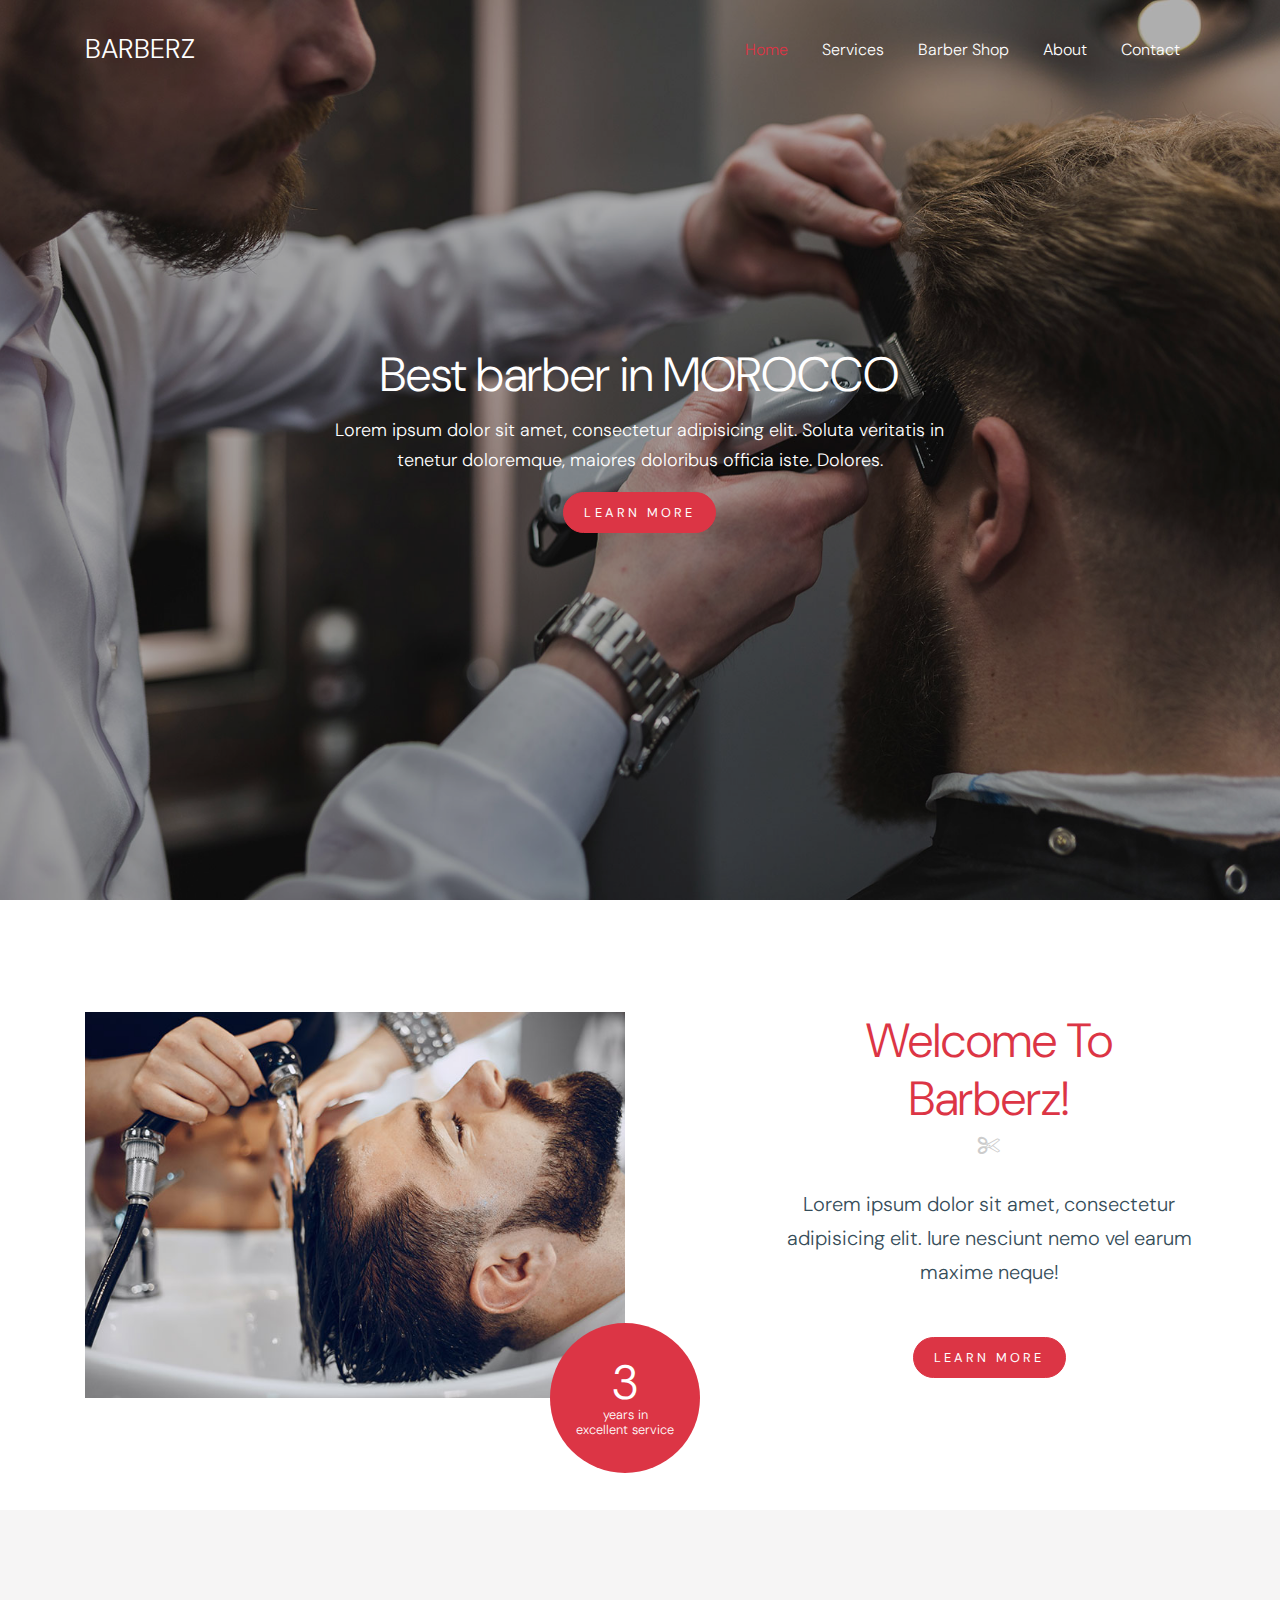
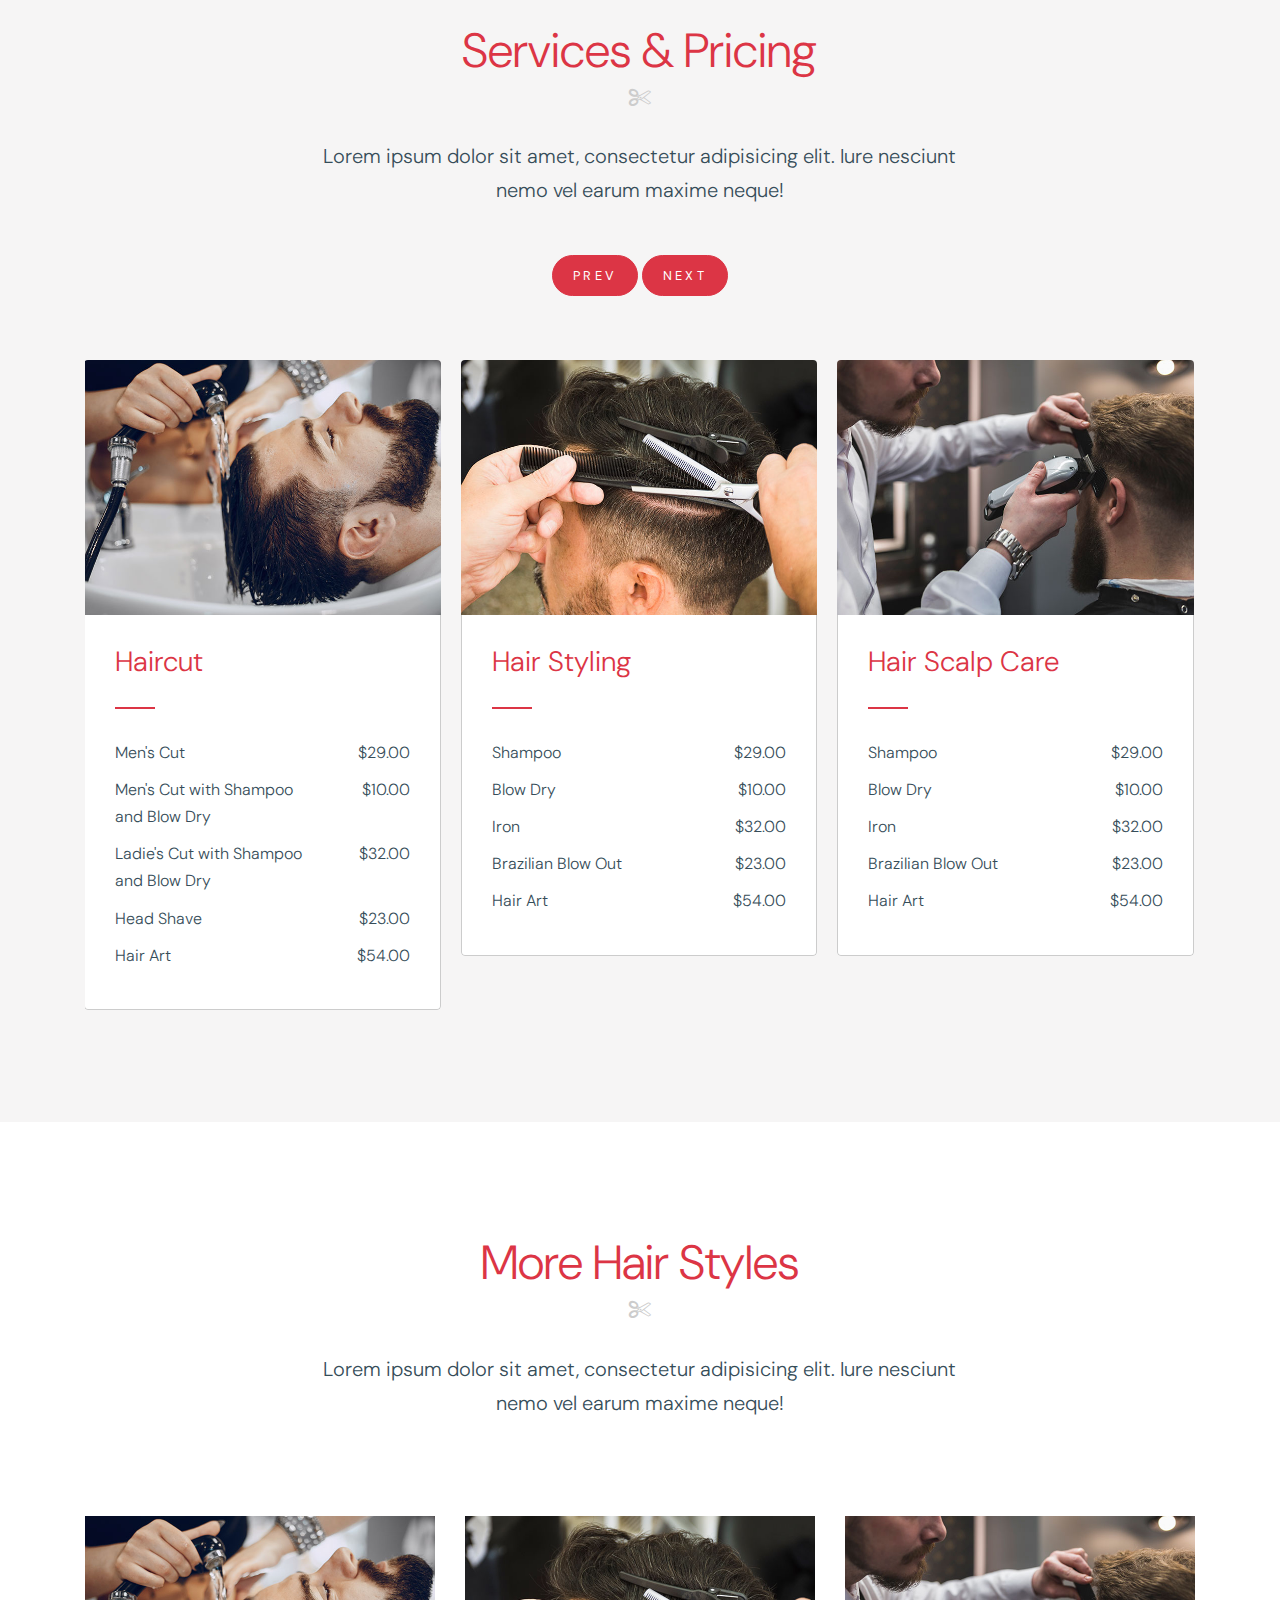
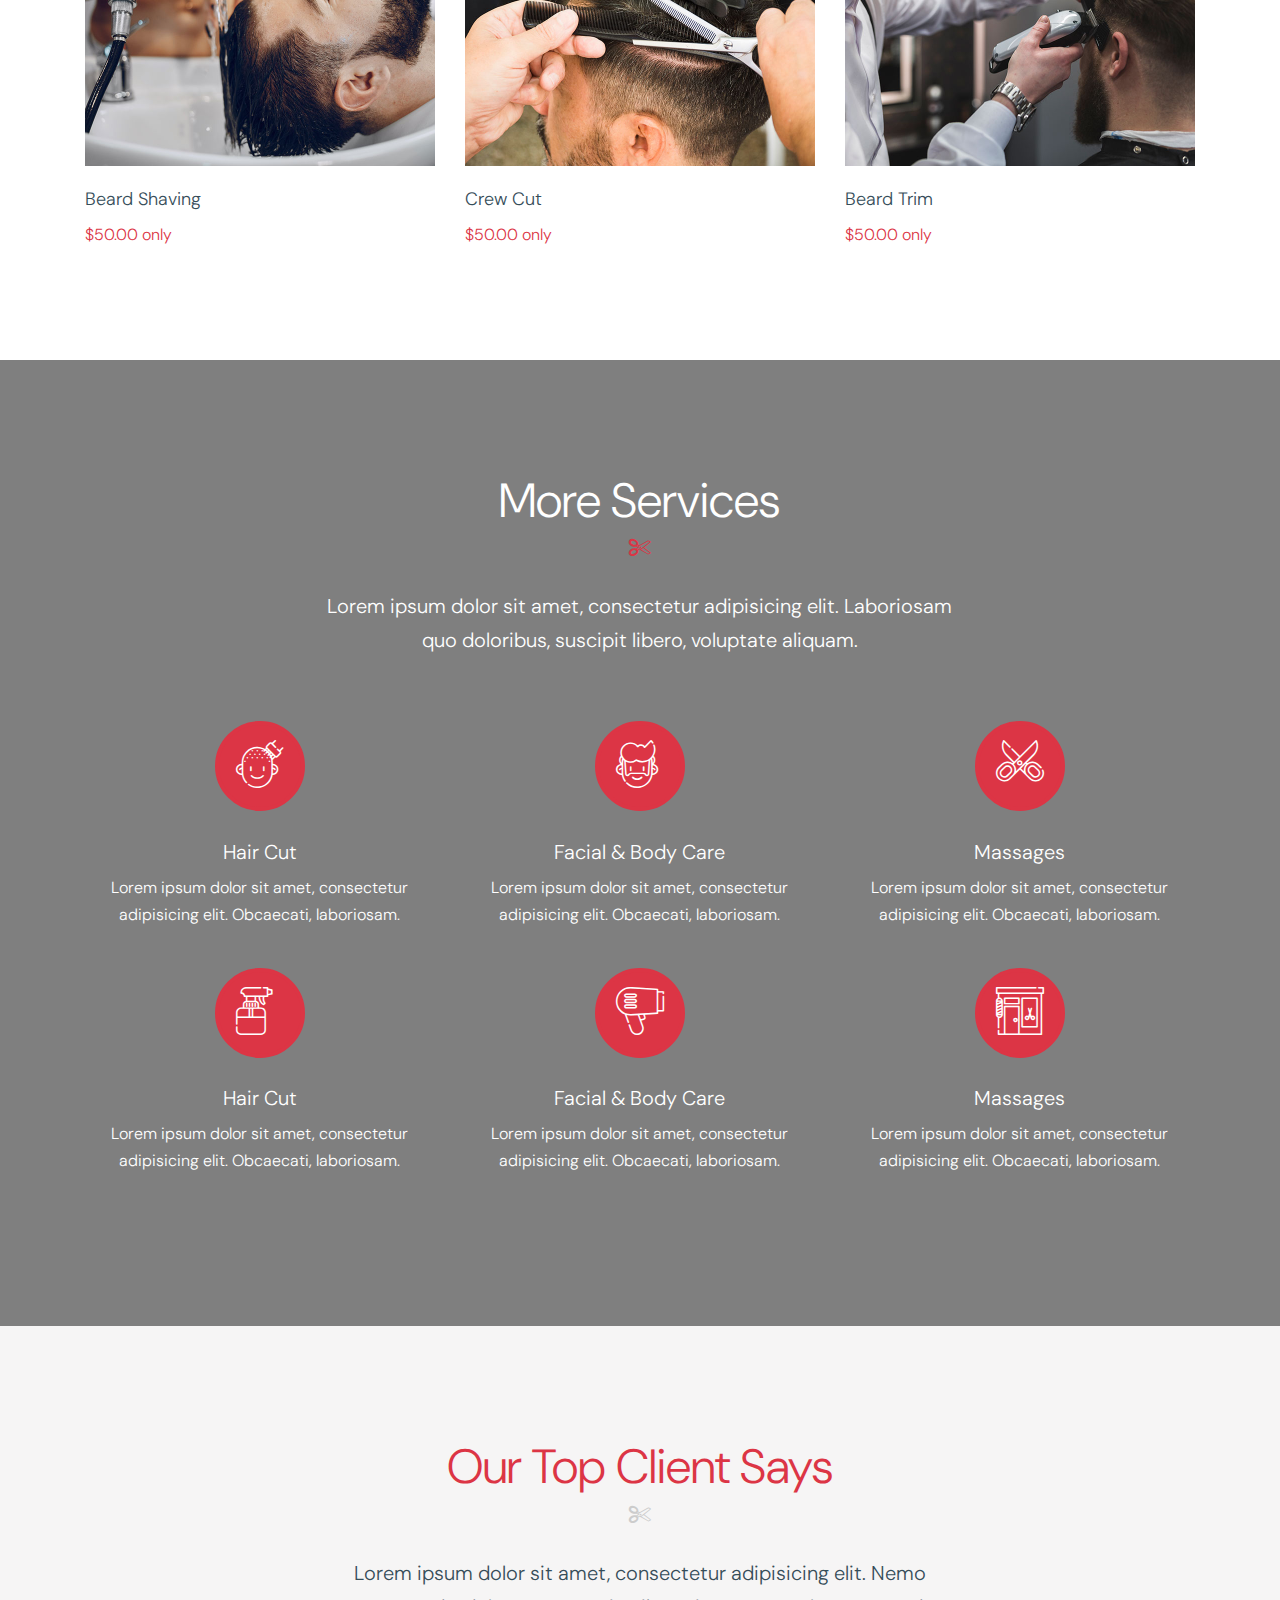
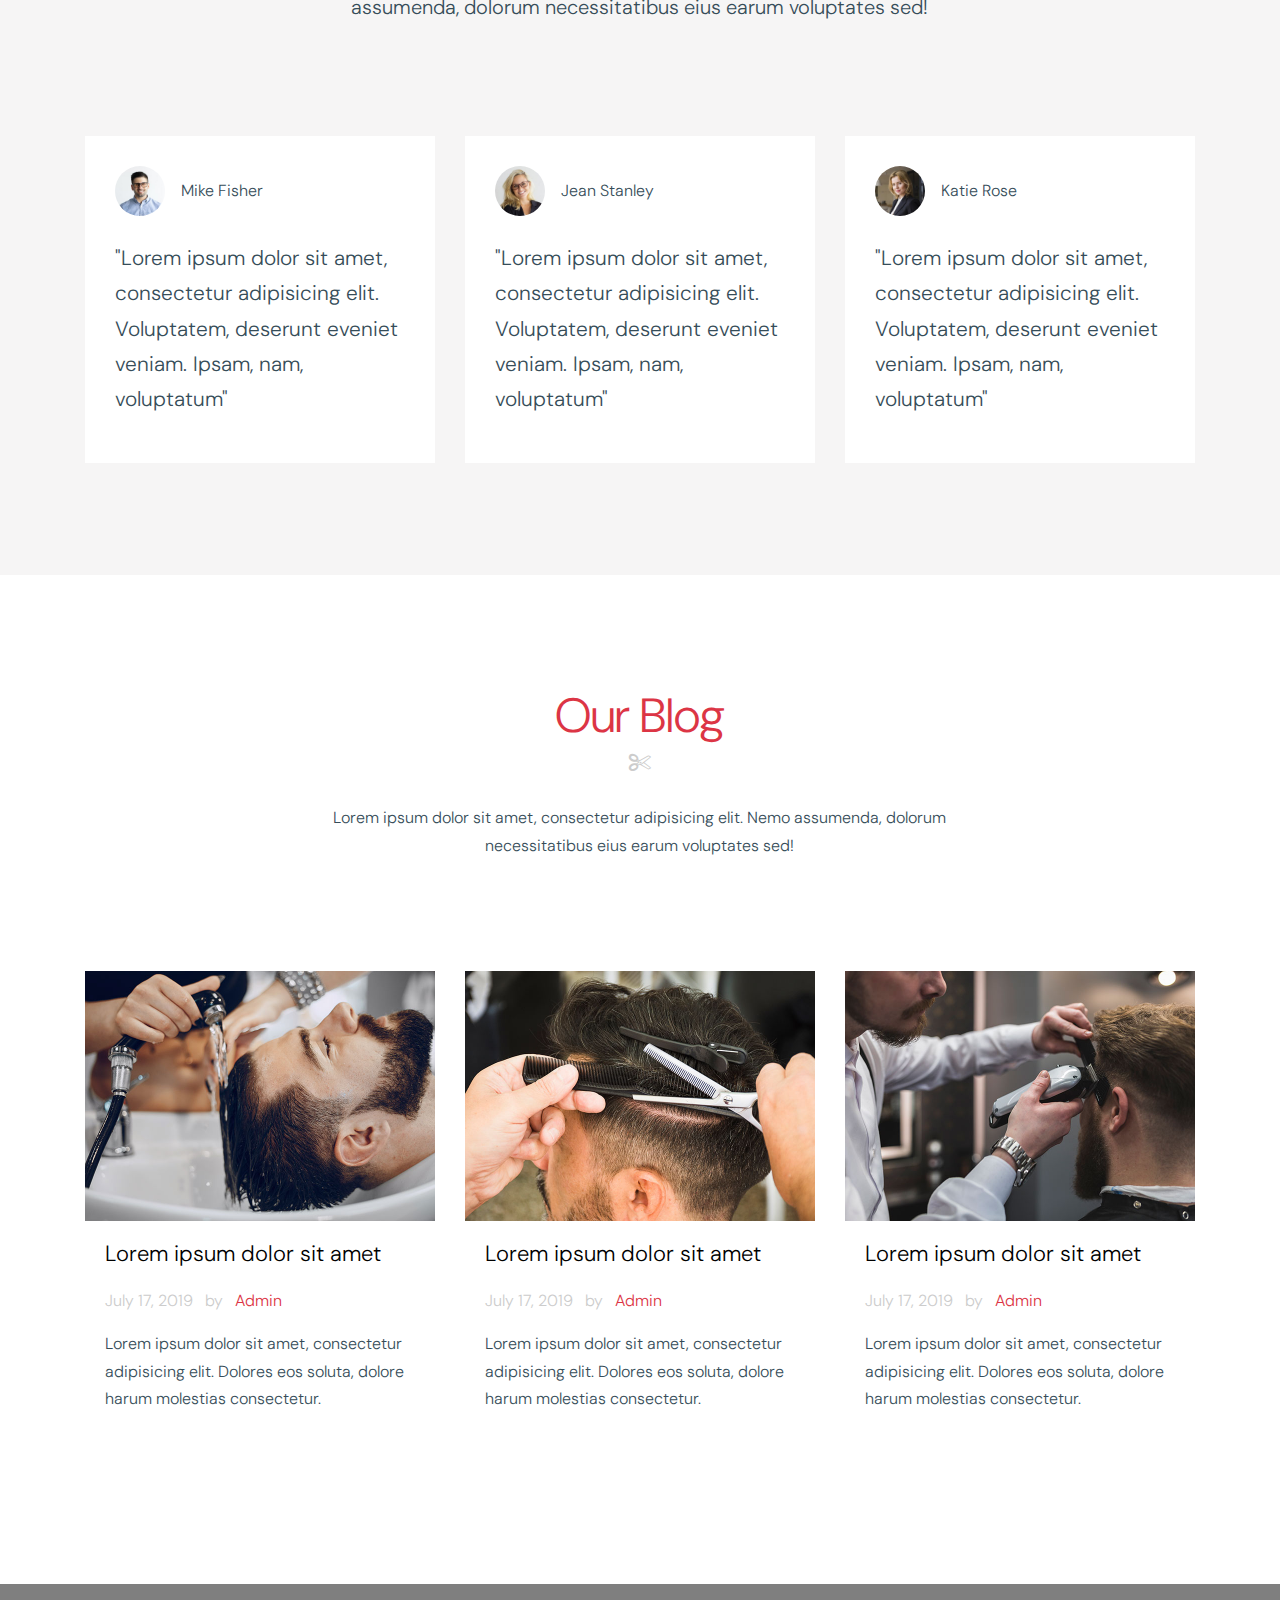
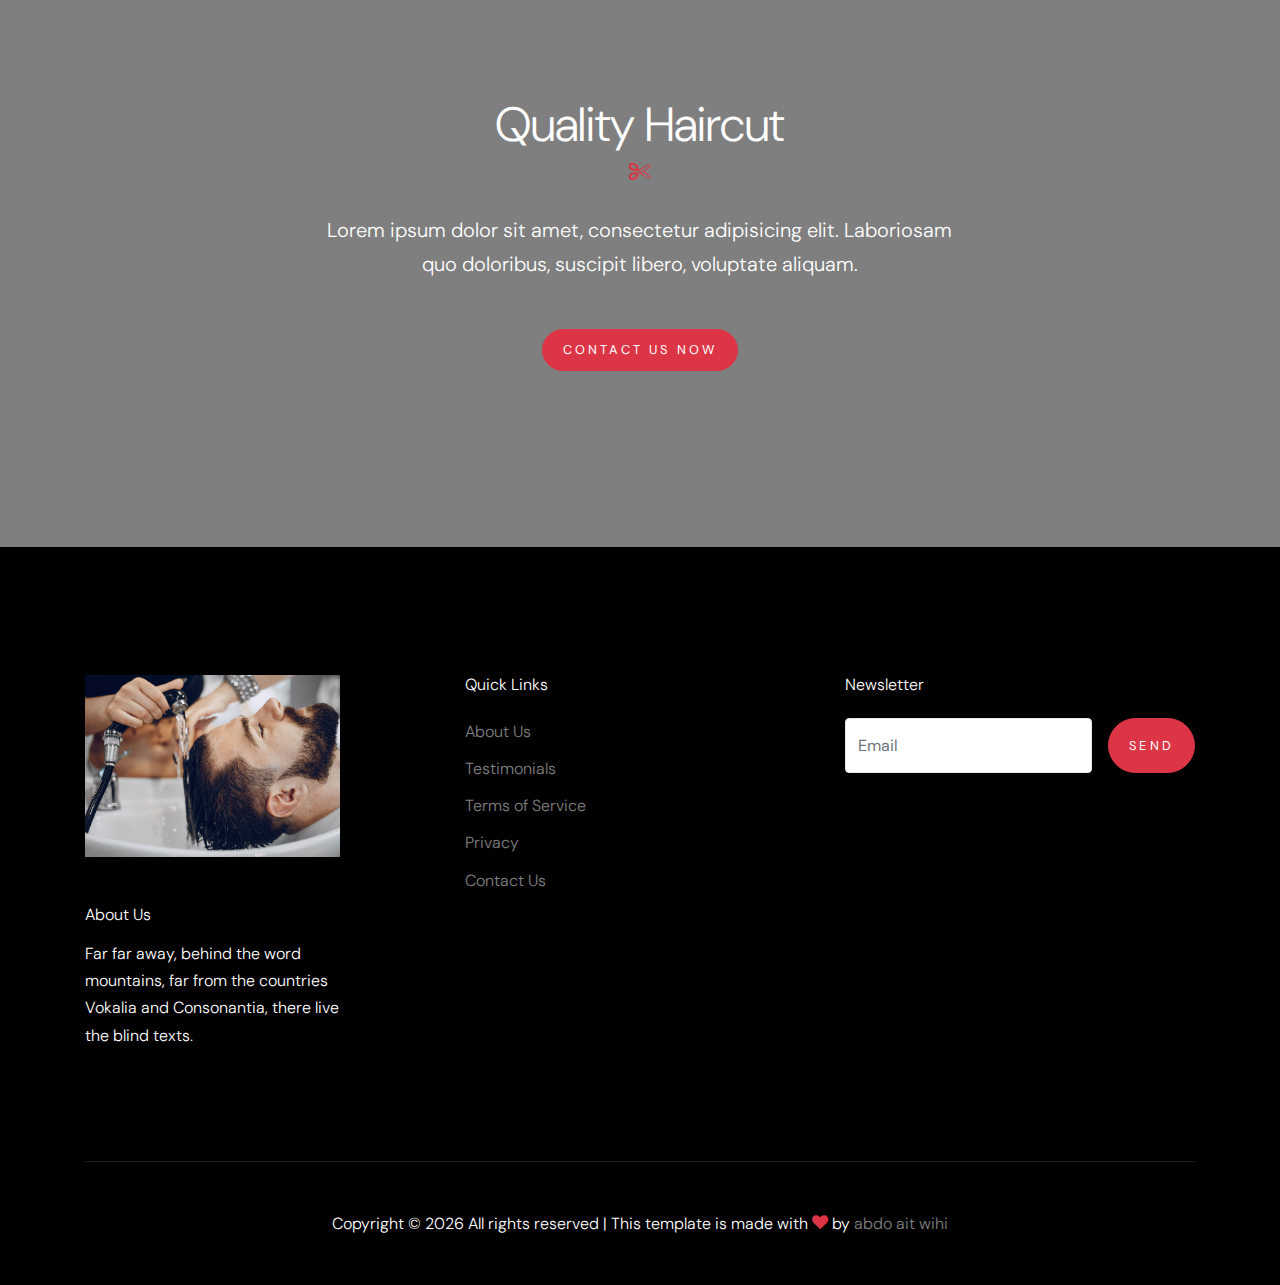
==== commit a0a24bbf: "added some styles" ====
--- a/index.html
+++ b/index.html
@@ -1,7 +1,7 @@
 <!DOCTYPE html>
 <html lang="en">
    <head>
-      <title>Barberz &mdash; Website Template by Colorlib</title>
+      <title>Website Template by Abdo ait wihi</title>
       <meta charset="utf-8" />
       <meta
          name="viewport"
--- a/css/style.css
+++ b/css/style.css
@@ -407,13 +407,13 @@
 }
 
 .site-footer {
-  padding: 4em 0;
+  padding: 4em 0 2rem;
   background: #000;
 }
 
 @media (min-width: 768px) {
   .site-footer {
-    padding: 8em 0;
+    padding: 8em 0 2rem;
   }
 }
 
@@ -2317,4 +2317,9 @@
   background-color: #5a4849;
   padding: 0rem 1rem;
 }
+
+.site-section-cover.overlay,
+.site-section {
+  background-attachment: fixed;
+}
 /*# sourceMappingURL=style.css.map */